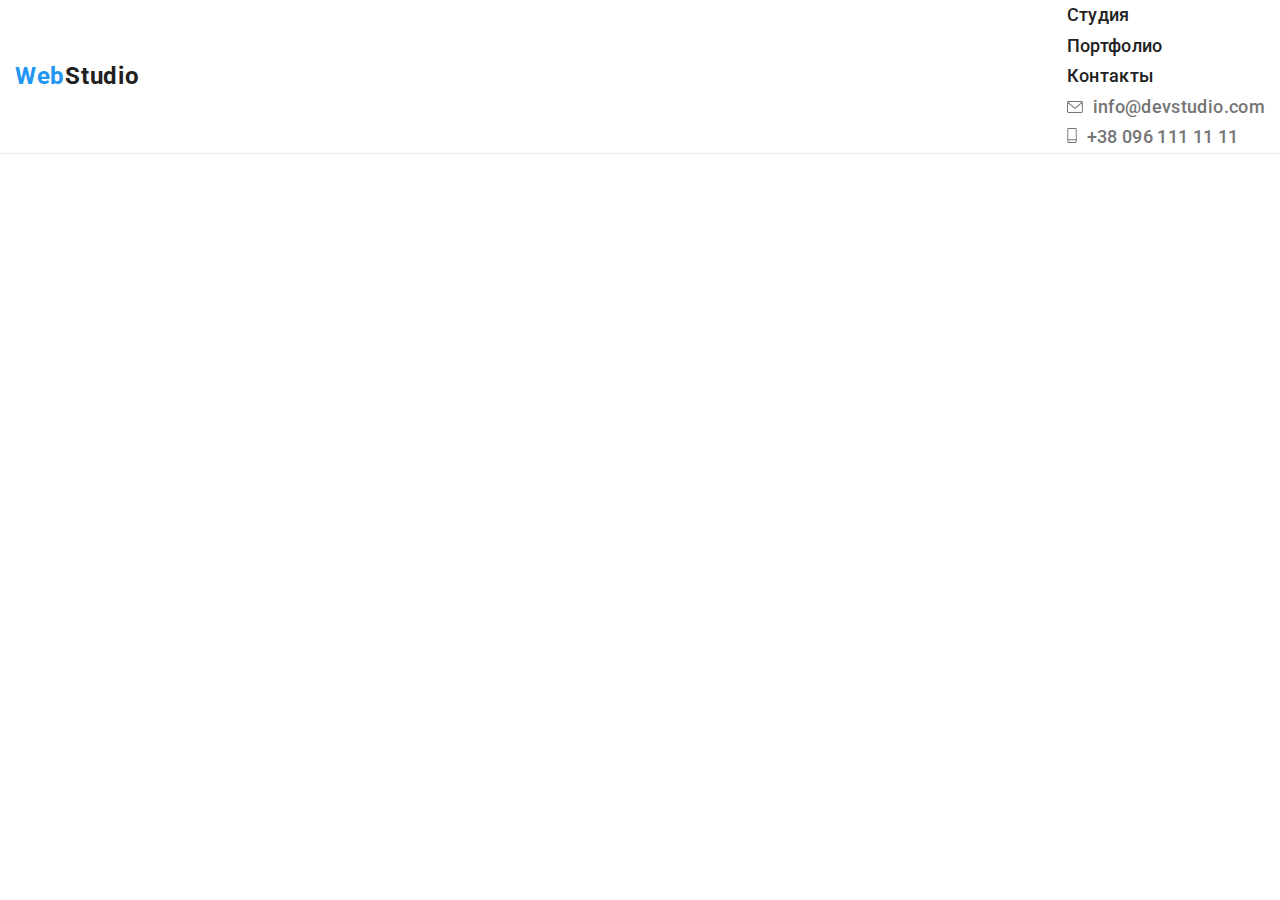
==== index.html @ 2a4f19fd "making mobile menu" ====
<!DOCTYPE html>
<html lang="en">
<head>
    <meta charset="UTF-8">
    <meta name="viewport" content="width=device-width, initial-scale=1.0">
    <link rel="preconnect" href="https://fonts.gstatic.com">
    <link rel="preconnect" href="https://fonts.gstatic.com">
    <link rel="preconnect" href="https://fonts.gstatic.com">
    <link
        href="https://fonts.googleapis.com/css2?family=Raleway:wght@700&family=Roboto:ital,wght@0,400;0,500;0,700;1,900&display=swap"
        rel="stylesheet">
    <link rel="stylesheet" href="./css/main.min.css">
    <title>WebStudio</title>
</head>
<body>
        <!--header-->
        <header class="header">
            <nav class="header-nav">
        
                <div class="container">
                        <a class="logo" href="/"><span>Web</span>Studio</a>
                        <button class="header-button is-open" type="button" aria-expanded="false" aria-controls="menu-container" data-menu-button>
                            <svg class="" width="24px" height="24px" aria-label="Переключатель мобильного меню">
                                <use class="icon-menu" href="./sprite.svg#icon-menu"></use>
                                <use class="icon-close" href="./sprite.svg#icon-close"></use>
                            </svg>
                        </button>
                    <div class="menu-container is-open" id="menu-container" data-menu>
                        <ul class="nav-list">
                            <li class="nav-list-item">
                                <a class="nav-list-link current" href="./index.html">Студия</a>
                            </li>
                            <li class="nav-list-item">
                                <a class="nav-list-link" href="./portfolio.html">Портфолио</a>
                            </li>
                            <li class="nav-list-item">
                                <a class="nav-list-link" href="">Контакты</a>
                            </li>
                        </ul>
            
                        <ul class="nav-contacts">
                            <li class="nav-contacts-item"> 
                                <a class="nav-contacts-link" href="mailto:info@devstudio.com">
                                    <svg class="link-mail" width="16px" height="12px">
                                    <use href="./sprite.svg#icon-mail"></use>
                                    </svg>info@devstudio.com</a>
                            </li>
                            <li class="nav-contacts-item"> 
                                <a class="nav-contacts-link" href="tel:+380961111111">
                                    <svg class="link-phone" width="10" height="15">
                                    <use href="./sprite.svg#icon-telephone"></use>
                                </svg>+38 096 111 11 11</a>
                            </li>
                        </ul>
                    </div>
                </div>
        
            </nav>
        </header>
        
        <main>
        
            <!--hero-->
        
            <section class="hero">
                <div class="wrapper-hero">
                    <h1 class="hero-title">Эффективные решения для вашего бизнеса</h1>
                    <button class="button" href="#" data-modal-open>Заказать услугу</button>
                </div>
            </section>

            <div class="backdrop is-hidden" data-modal>
                <div class="modal">
                    <button class="button-close" data-modal-close>
                        <svg class="icon-close">
                            <use href="./sprite.svg#icon-close"></use>
                        </svg>
                    </button>
                    <form class="form" action="#" autocomplete="off">
                        <h2>Оставьте свои данные, мы вам перезвоним</h2>
                        <div class="inputs">
                            <label class="label-form">
                                <span class="text-form">Имя</span>
                                <input class="input-form" type="text">
                                <svg width="18" height="18">
                                    <use href="./sprite.svg#icon-person-black"></use>
                                </svg>
                            </label>
                            <label class="label-form">
                                <span class="text-form">Телефон</span>
                                <input class="input-form" type="tel">
                                <svg width="18" height="18">
                                    <use href="./sprite.svg#icon-phone-black"></use>
                                </svg>
                            </label>
                            <label class="label-form">
                                <span class="text-form">Почта</span>
                                <input class="input-form" type="mail">
                                <svg width="18" height="18">
                                    <use href="./sprite.svg#icon-email-black"></use>
                                </svg>
                            </label>
                            <label class="label-form">
                                <span class="text-form">Комментарий</span>
                                <textarea class="input-form comment" name="comment" cols="45" rows="5" placeholder="Введите текст"></textarea>

                            </label>
                        </div>
                        <div class="checkbox">
                            <label class="lable-checkbox">
                                <input class="input-checkbox" type="checkbox" value="agree" name="checkbox">
                                <svg width="16" height="15">
                                    <use href="./sprite.svg#icon-border-check"></use>
                                </svg>
                                <span class="checkbox-text">Соглашаюсь с рассылкой и принимаю</span> 
                                <a class="checkbox-link" href=""> Условия договора</a>
                            </label>
                        </div>
                        <button class="button-modal"><span>Отправить</span></button>
                    </form>
                </div>
            </div>
        
            <!--advantages-->
        
            <section class="advantages">
                <div class="container">
                    <!-- <h2>Почему именно мы</h2> -->
                    <ul class="advantages-list">
                        <li class="advantages-item">
                            <div class="wrapper-icons">
                                <svg class="advantages-icon">
                                    <use href="./sprite.svg#icon-antenna"></use>
                                </svg>
                            </div>
                            <h3 class="advantages-title">Внимание к деталям</h3>
                            <p class="advantages-text">Идейные соображения, а также начало повседневной
                                работы по формированию позиции.
                            </p>
                        </li>
                        <li class="advantages-item">
                            <div class="wrapper-icons">
                                <svg class="advantages-icon">
                                    <use href="./sprite.svg#icon-clock"></use>
                                </svg>
                            </div>
                            <h3 class="advantages-title">Пунктуальность</h3>
                            <p class="advantages-text">Задача организации, в особенности же рамки и место
                                обучения кадров влечет за собой.
                            </p>
                        </li>
                        <li class="advantages-item">
                            <div class="wrapper-icons">
                                <svg class="advantages-icon">
                                    <use href="./sprite.svg#icon-diagram"></use>
                                </svg>
                            </div>
                            <h3 class="advantages-title">Планирование</h3>
                            <p class="advantages-text">Равным образом консультация с широким активом в
                                значительной степени обуславливает.
                            </p>
                        </li>
                        <li class="advantages-item">
                            <div class="wrapper-icons">
                                <svg class="advantages-icon">
                                    <use href="./sprite.svg#icon-astronaut"></use>
                                </svg>
                            </div>
                            <h3 class="advantages-title">Современные технологии</h3>
                            <p class="advantages-text">Значимость этих проблем настолько очевидна,
                                что реализация плановых заданий.
                            </p>
                        </li>
                    </ul>
                </div>
            </section>
        
            <!--activity-->
        
            <section class="activity">
                <div class="container">
                    <h2 class="title">Чем мы занимаемся</h2>
                    <ul class="activity-list">
                        <li class="activity-item">
                            <img src="./Images/work1.jpg" alt="" width="370">
                            <div class="activity-text">
                                <p>Десктопные приложения</p>
                            </div>
                        </li>
                        <li class="activity-item">
                            <img src="./Images/work2.jpg" alt="" width="370">
                            <div class="activity-text">
                                <p>Мобильные приложения</p>
                            </div>
                        </li>
                        <li class="activity-item">
                            <img src="./Images/work3.jpg" alt="" width="370">
                            <div class="activity-text">
                                <p>Десктопные приложения</p>
                            </div>
                        </li>
                    </ul>
                </div>
            </section>
        
            <!--team-->
        
            <section class="team">
                <div class="container">
                    <h2 class="title">Наша команда</h2>
                    <ul class="team-list">
                        <li class="team-item">
                            <img src="./Images/specialist1.jpg" alt="" width="270">
                            <h3 class="employee">Игорь Демьяненко</h3>
                            <p class="position">Product Designer</p>
                            <ul class="social-networks">
                                <li class="social-icons-wr">
                                    <a class="social-icons"  href="">
                                        <svg class="social-icon">
                                            <use href="./sprite.svg#icon-instagram"  width="20" height="20"></use>
                                        </svg>
                                    </a>
                                </li>
                                <li class="social-icons-wr">
                                    <a class="social-icons" href="">
                                        <svg class="social-icon">
                                            <use href="./sprite.svg#icon-twitter" width="20" height="20"></use>
                                        </svg>
                                    </a>
                                </li>
                                <li class="social-icons-wr">
                                <a class="social-icons" href="">
                                    <svg class="social-icon">
                                        <use href="./sprite.svg#icon-facebook" width="20" height="20"></use>
                                    </svg>
                                </a>
                                </li>
                                <li class="social-icons-wr">
                                    <a class="social-icons" href="">
                                        <svg class="social-icon">
                                            <use href="./sprite.svg#icon-linkedin" width="20" height="20"></use>
                                        </svg>
                                    </a>
                                </li>
                            </ul>
                        </li>
                        <li class="team-item">
                            <img src="./Images/specialist2.jpg" alt="" width="270">
                            <h3 class="employee">Ольга Репина</h3>
                            <p class="position">Frontend Developer</p>
                            <ul class="social-networks">
                                <li class="social-icons-wr">
                                    <a class="social-icons" href="">
                                        <svg class="social-icon">
                                            <use href="./sprite.svg#icon-instagram" width="20" height="20"></use>
                                        </svg>
                                    </a>
                                </li>
                                <li class="social-icons-wr">
                                    <a class="social-icons" href="">
                                        <svg class="social-icon">
                                            <use href="./sprite.svg#icon-twitter" width="20" height="20"></use>
                                        </svg>
                                    </a>
                                </li>
                                <li class="social-icons-wr">
                                    <a class="social-icons" href="">
                                        <svg class="social-icon">
                                            <use href="./sprite.svg#icon-facebook" width="20" height="20"></use>
                                        </svg>
                                    </a>
                                </li>
                                <li class="social-icons-wr">
                                    <a class="social-icons" href="">
                                        <svg class="social-icon">
                                            <use href="./sprite.svg#icon-linkedin" width="20" height="20"></use>
                                        </svg>
                                    </a>
                                </li>
                            </ul>
                        </li>
                        <li class="team-item">
                            <img src="./Images/specialist3.jpg" alt="" width="270">
                            <h3 class="employee">Николай Тарасов</h3>
                            <p class="position">Marketing</p>
                            <ul class="social-networks">
                                <li class="social-icons-wr">
                                    <a class="social-icons" href="">
                                        <svg class="social-icon">
                                            <use href="./sprite.svg#icon-instagram" width="20" height="20"></use>
                                        </svg>
                                    </a>
                                </li>
                                <li class="social-icons-wr">
                                    <a class="social-icons" href="">
                                        <svg class="social-icon">
                                            <use href="./sprite.svg#icon-twitter" width="20" height="20"></use>
                                        </svg>
                                    </a>
                                </li>
                                <li class="social-icons-wr">
                                    <a class="social-icons" href="">
                                        <svg class="social-icon">
                                            <use href="./sprite.svg#icon-facebook" width="20" height="20"></use>
                                        </svg>
                                    </a>
                                </li>
                                <li class="social-icons-wr">
                                    <a class="social-icons" href="">
                                        <svg class="social-icon">
                                            <use href="./sprite.svg#icon-linkedin" width="20" height="20"></use>
                                        </svg>
                                    </a>
                                </li>
                            </ul>
                        </li>
                        <li class="team-item">
                            <img src="./Images/specialist4.jpg" alt="" width="270">
                            <h3 class="employee">Михаил Ермаков</h3>
                            <p class="position">UI Designer</p>
                            <ul class="social-networks">
                                <li class="social-icons-wr">
                                    <a class="social-icons" href="">
                                        <svg class="social-icon">
                                            <use href="./sprite.svg#icon-instagram" width="20" height="20"></use>
                                        </svg>
                                    </a>
                                </li>
                                <li class="social-icons-wr">
                                    <a class="social-icons" href="">
                                        <svg class="social-icon">
                                            <use href="./sprite.svg#icon-twitter" width="20" height="20"></use>
                                        </svg>
                                    </a>
                                </li>
                                <li class="social-icons-wr">
                                    <a class="social-icons" href="">
                                        <svg class="social-icon">
                                            <use href="./sprite.svg#icon-facebook" width="20" height="20"></use>
                                        </svg>
                                    </a>
                                </li>
                                <li class="social-icons-wr">
                                    <a class="social-icons" href="">
                                        <svg class="social-icon">
                                            <use href="./sprite.svg#icon-linkedin" width="20" height="20"></use>
                                        </svg>
                                    </a>
                                </li>
                            </ul>
                        </li>
                    </ul>
                </div>
            </section>

            <!-- clients -->

            <section class="clients">
                <div class="container">
                    <h2 class="title">Постоянные клиенты</h2>
                    <ul class="clients-list">
                        <li class="clients-wrapper">
                            <a class="clients-icons" href="">
                                <svg class="clients-icon">
                                    <use href="./sprite.svg#icon-client-1"></use>
                                </svg>
                            </a>
                        </li>
                        <li class="clients-wrapper">
                            <a class="clients-icons" href="">
                                <svg class="clients-icon">
                                    <use href="./sprite.svg#icon-client-2"></use>
                                </svg>
                            </a>
                        </li>
                        <li class="clients-wrapper">
                            <a class="clients-icons" href="">
                                <svg class="clients-icon">
                                    <use href="./sprite.svg#icon-client-3"></use>
                                </svg>
                            </a>
                        </li>
                        <li class="clients-wrapper">
                            <a class="clients-icons" href="">
                                <svg class="clients-icon">
                                    <use href="./sprite.svg#icon-client-4"></use>
                                </svg>
                            </a>
                        </li>
                        <li class="clients-wrapper">
                            <a class="clients-icons" href="">
                                <svg class="clients-icon">
                                    <use href="./sprite.svg#icon-client-5"></use>
                                </svg>
                            </a>
                        </li>
                        <li class="clients-wrapper">
                            <a class="clients-icons" href="">
                                <svg class="clients-icon">
                                    <use href="./sprite.svg#icon-client-6"></use>
                                </svg>
                            </a>
                        </li>
                    </ul>
                </div>
            </section>
        </main>
        
        <!--Footer-->
        
        <footer class="footer">
            <div class="container footer-container">
                <div>
                    <a class="logo" href="/"><span>Web</span>Studio</a>
                    <address>
                        <ul>
                            <li class="footer-item">
                                <a class="physical-addr" href="https://goo.gl/maps/uuf63Y5LSHBS14dH9" target="blank">
                                    г. Киев, пр-т Леси Украинки, 26
                                </a>
                            </li>
                            <li class="footer-item">
                                <a class="connection" href="mailto:info@devstudio.com">info@devstudio.com</a>
                            </li>
                            <li class="footer-item">
                                <a class="connection" href="tel:+380961111111">+38 096 111 11 11</a>
                            </li>
                        </ul>
                    </address>
                </div>
                <div class="social-links">
                    <h3 class="ft-icons-title">присоединяйтесь</h3>
                    <ul class="social-networks ft-icons">
                        <li class="social-icons-wr">
                            <a class="social-icons " href="">
                                <svg class="social-icon">
                                    <use href="./sprite.svg#icon-instagram" width="20" height="20"></use>
                                </svg>
                            </a>
                        </li>
                        <li class="social-icons-wr">
                            <a class="social-icons" href="">
                                <svg class="social-icon">
                                    <use href="./sprite.svg#icon-twitter" width="20" height="20"></use>
                                </svg>
                            </a>
                        </li>
                        <li class="social-icons-wr">
                            <a class="social-icons" href="">
                                <svg class="social-icon">
                                    <use href="./sprite.svg#icon-facebook" width="20" height="20"></use>
                                </svg>
                            </a>
                        </li>
                        <li class="social-icons-wr">
                            <a class="social-icons" href="">
                                <svg class="social-icon">
                                    <use href="./sprite.svg#icon-linkedin" width="20" height="20"></use>
                                </svg>
                            </a>
                        </li>
                    </ul>
                </div>
                <div class="send">
                    <h2>Подпишитесь на рассылку</h2>
                    <form class="form-send">
                        <label>
                                <input class="input-send" type="mail" name="input-send" placeholder="E-mail" autocomplete="off">
                        </label>
                        <button class="button-send"><span>Подписаться</span>
                            <svg width="24px" height="24px">
                                <use href="./sprite.svg#icon-send"></use>
                            </svg>
                        </button> 
                    </form>
                </div>
             </div> <!--container -->
        </footer>
<script src="./js/header-menu.js"></script>        
<script src="./js/modal.js"></script>        
</body>
</html>
---- css/main.min.css ----
/*! modern-normalize v1.0.0 | MIT License | https://github.com/sindresorhus/modern-normalize */*,*::before,*::after{-webkit-box-sizing:border-box;box-sizing:border-box}:root{-moz-tab-size:4;-o-tab-size:4;tab-size:4}html{line-height:1.15;-webkit-text-size-adjust:100%}body{margin:0;padding:0}body{font-family:system-ui,-apple-system,"Segoe UI",Roboto,Helvetica,Arial,sans-serif,"Apple Color Emoji","Segoe UI Emoji"}hr{height:0;color:inherit}abbr[title]{-webkit-text-decoration:underline dotted;text-decoration:underline dotted}b,strong{font-weight:bolder}code,kbd,samp,pre{font-family:ui-monospace, SFMono-Regular, Consolas, "Liberation Mono", Menlo, monospace;font-size:1em}small{font-size:80%}sub,sup{font-size:75%;line-height:0;position:relative;vertical-align:baseline}sub{bottom:-0.25em}sup{top:-0.5em}table{text-indent:0;border-color:inherit}button,input,optgroup,select,textarea{font-family:inherit;font-size:100%;line-height:1.15;margin:0}button,select{text-transform:none}button,[type="button"],[type="reset"],[type="submit"]{-webkit-appearance:button}::-moz-focus-inner{border-style:none;padding:0}:-moz-focusring{outline:1px dotted ButtonText}:-moz-ui-invalid{box-shadow:none}legend{padding:0}progress{vertical-align:baseline}::-webkit-inner-spin-button,::-webkit-outer-spin-button{height:auto}[type="search"]{-webkit-appearance:textfield;outline-offset:-2px}::-webkit-search-decoration{-webkit-appearance:none}::-webkit-file-upload-button{-webkit-appearance:button;font:inherit}summary{display:list-item}.container{margin-left:auto;margin-right:auto;padding-left:15px;padding-right:15px}@media screen and (min-width: 480px){.container{width:480px}}a{text-decoration:none}ul{list-style:none;margin:0;padding:0}img{display:block}body{font-family:"Roboto", sans-serif}.header{border-bottom:1px solid #ececec}.header-nav{position:relative;display:-webkit-box;display:-ms-flexbox;display:flex;-webkit-box-align:center;-ms-flex-align:center;align-items:center}.logo{display:inline-block;padding-top:16px;padding-bottom:16px;font-weight:700;font-size:24px;line-height:1.2;letter-spacing:0.03em;color:#212121}.logo span{color:#2196f3}.header .container{display:-webkit-box;display:-ms-flexbox;display:flex;-webkit-box-pack:justify;-ms-flex-pack:justify;justify-content:space-between;-webkit-box-align:center;-ms-flex-align:center;align-items:center;width:100%}@media screen and (max-width: 767px){.header-button{display:-webkit-inline-box;display:-ms-inline-flexbox;display:inline-flex;margin:0 7px 0 0;padding:0;background-color:transparent;border:none}.header-button .icon-close{display:none}.header-button.is-open .icon-close{display:block}.header-button.is-open .icon-menu{display:none}.menu-container{display:none;position:absolute;left:50%;-webkit-transform:translateX(-50%);transform:translateX(-50%);top:100%;width:100%;-webkit-box-shadow:0px 4px 8px rgba(0,0,0,0.04),0px 2px 4px rgba(0,0,0,0.08),0px 1px 3px rgba(0,0,0,0.16);box-shadow:0px 4px 8px rgba(0,0,0,0.04),0px 2px 4px rgba(0,0,0,0.08),0px 1px 3px rgba(0,0,0,0.16)}.menu-container.is-open{display:block}.nav-list{padding-top:60px;padding-bottom:60px}.nav-contacts{padding-bottom:60px}.nav-contacts-item,.nav-list-item{display:-webkit-box;display:-ms-flexbox;display:flex;-webkit-box-pack:center;-ms-flex-pack:center;justify-content:center}.nav-list-item:not(:last-child){padding-bottom:40px}.nav-contacts-item:not(:last-child){padding-bottom:16px}.current::after{content:"";width:100%;height:4px;background-color:#2196f3;border-radius:2px}}@media screen and (min-width: 768px){.header-button{display:none}}.nav-list-link{font-weight:500;font-size:18px;line-height:1.7;letter-spacing:0.02em;color:#212121;-webkit-transition:color 250ms cubic-bezier(0.4, 0, 0.2, 1);transition:color 250ms cubic-bezier(0.4, 0, 0.2, 1)}.nav-contacts-link{font-weight:500;font-size:18px;line-height:1.7;letter-spacing:0.02em;color:#757575;-webkit-transition:color 250ms cubic-bezier(0.4, 0, 0.2, 1);transition:color 250ms cubic-bezier(0.4, 0, 0.2, 1)}.link-mail,.link-phone{margin-right:10px;fill:currentColor}.nav-list-item{position:relative}.nav-list-item:hover .nav-list-link,.nav-list-item:focus .nav-list-link{color:#2196f3}.nav-contacts-item:hover .nav-contacts-link,.nav-contacts-item:focus .nav-contacts-link{color:#2196f3}main{display:none}footer{display:none}
/*# sourceMappingURL=main.min.css.map */
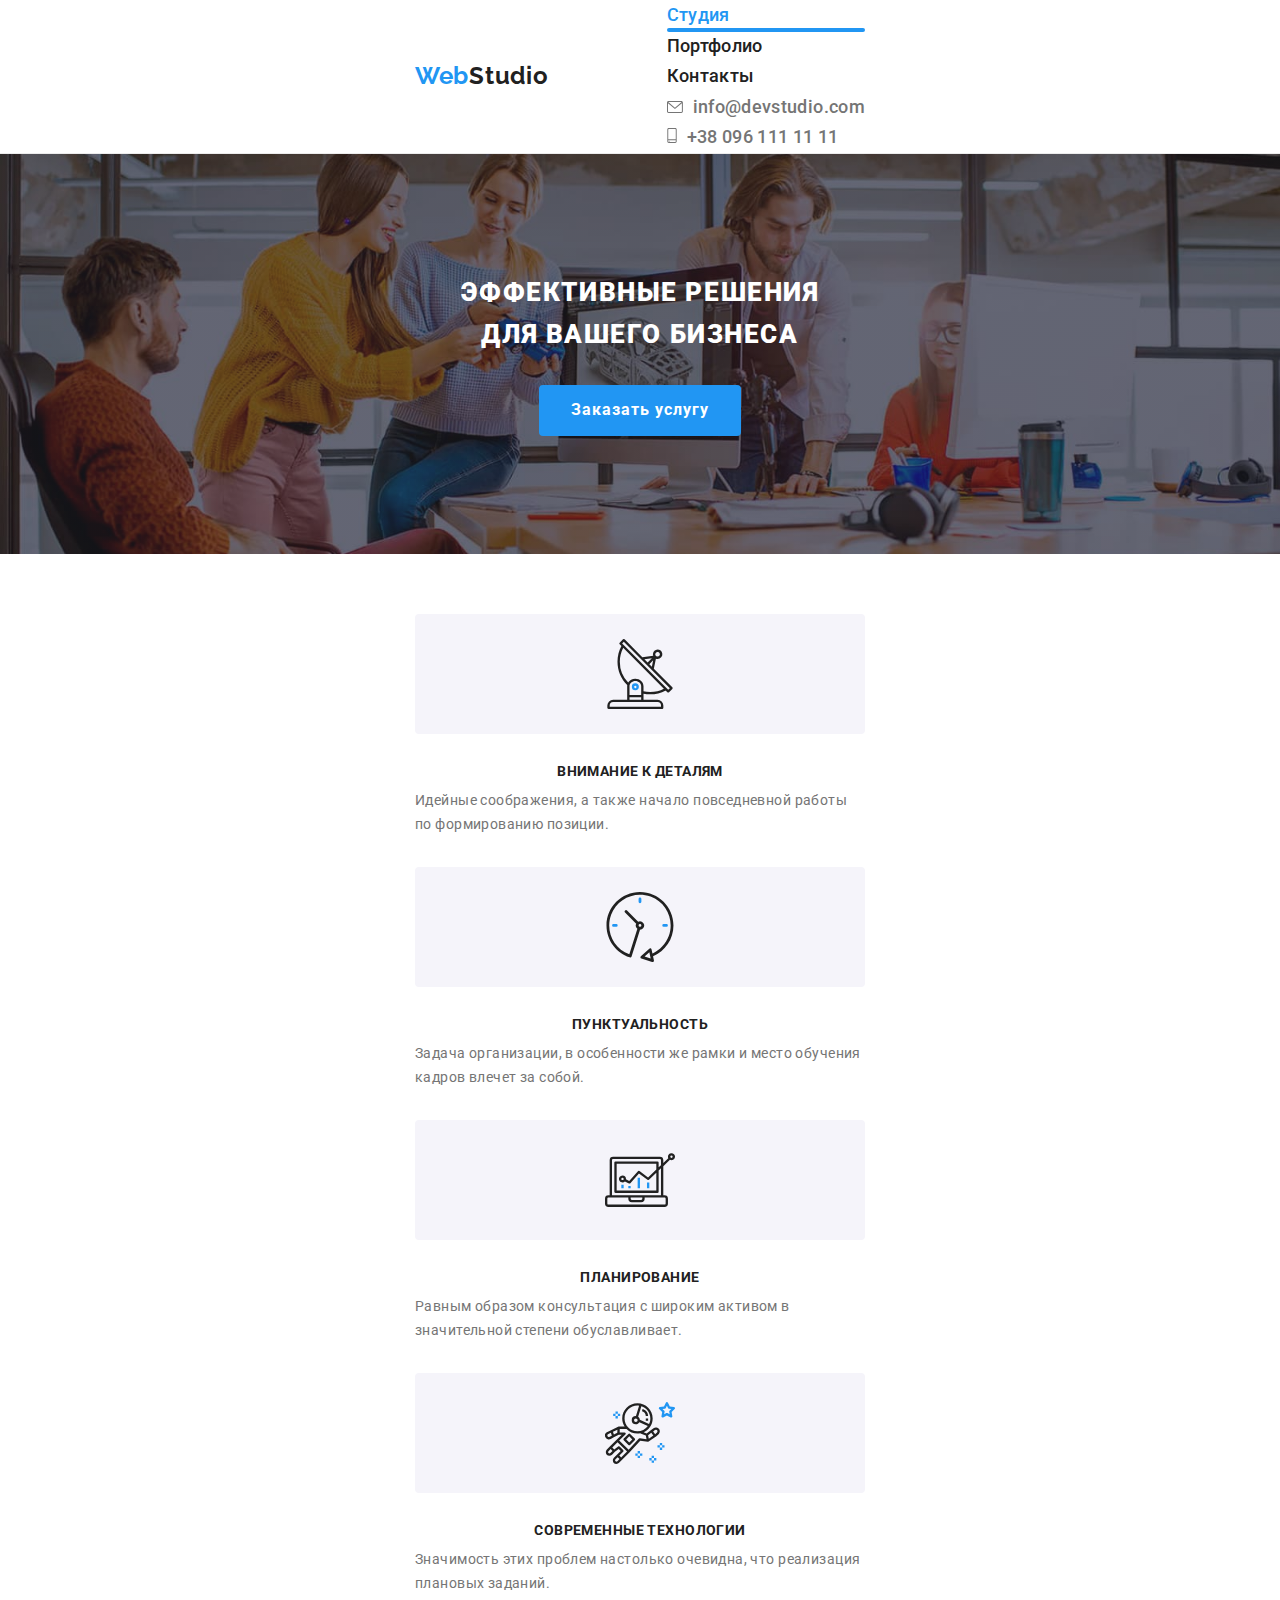
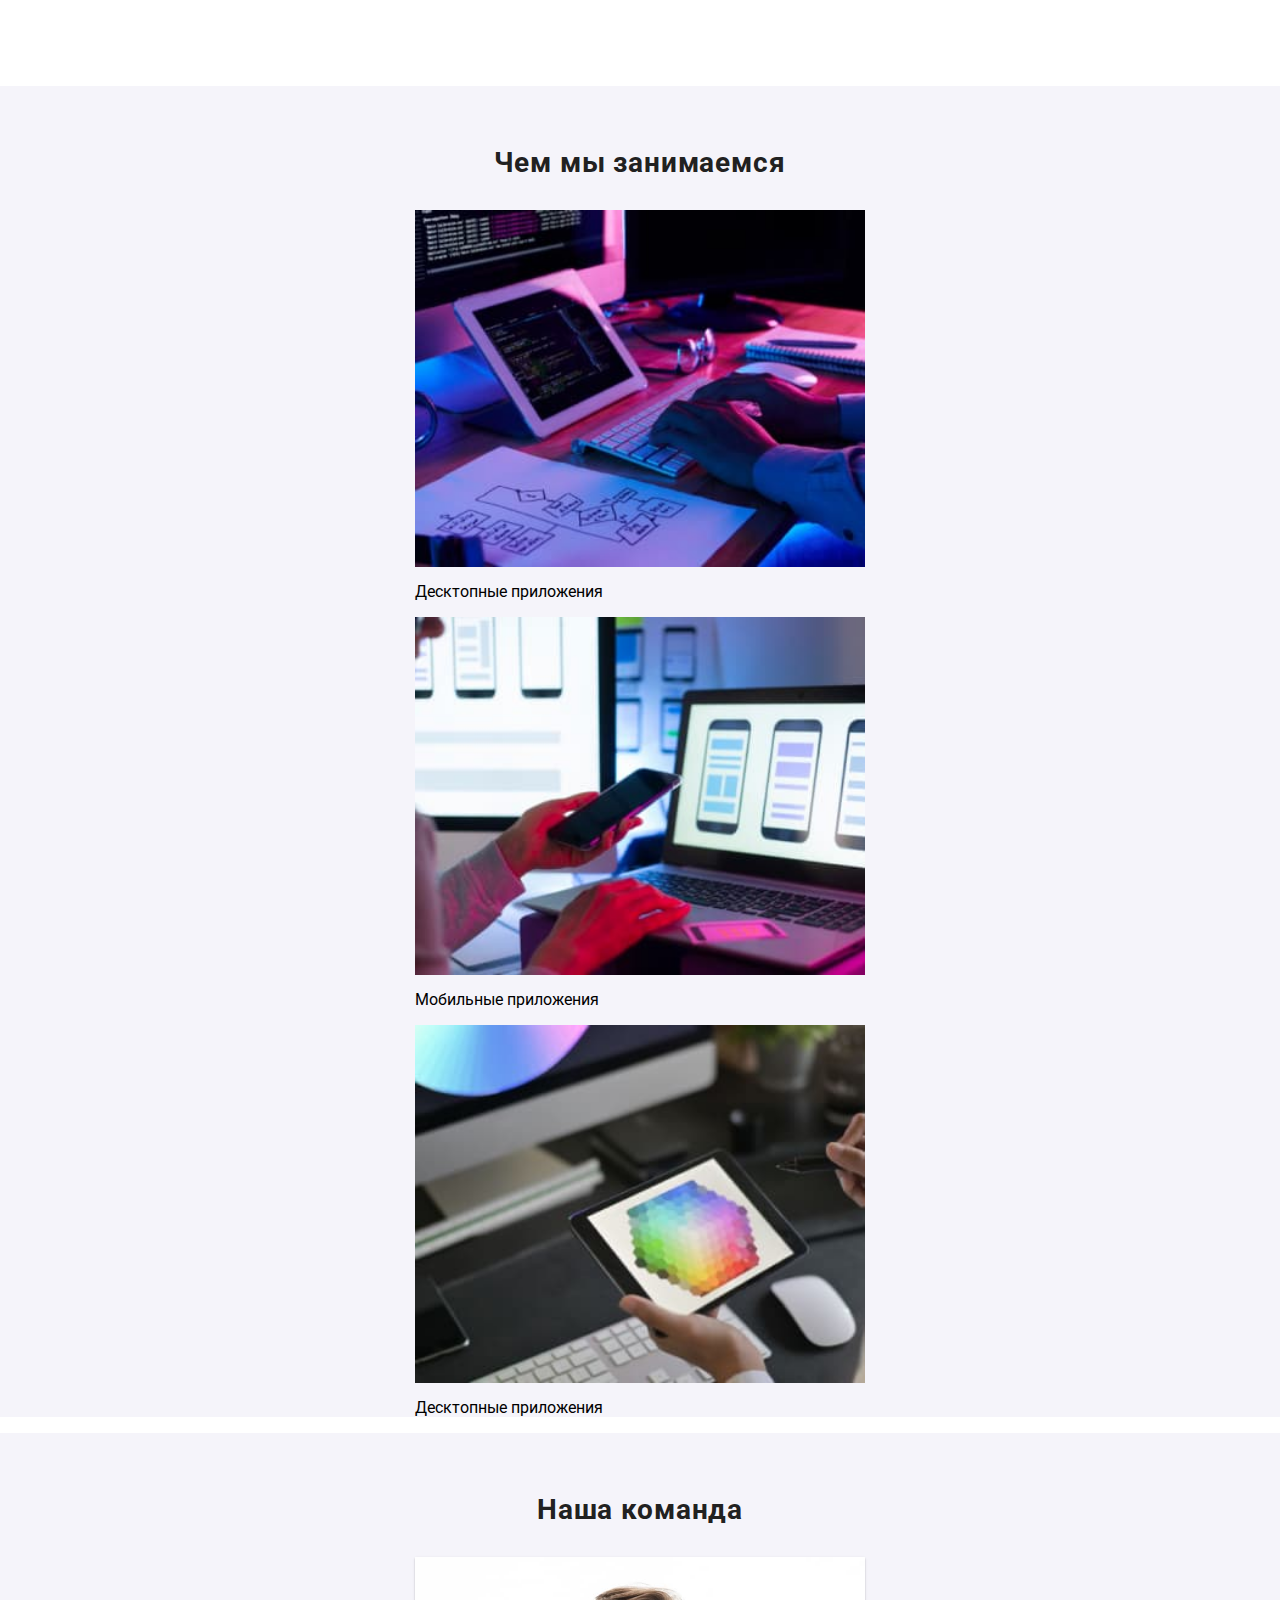
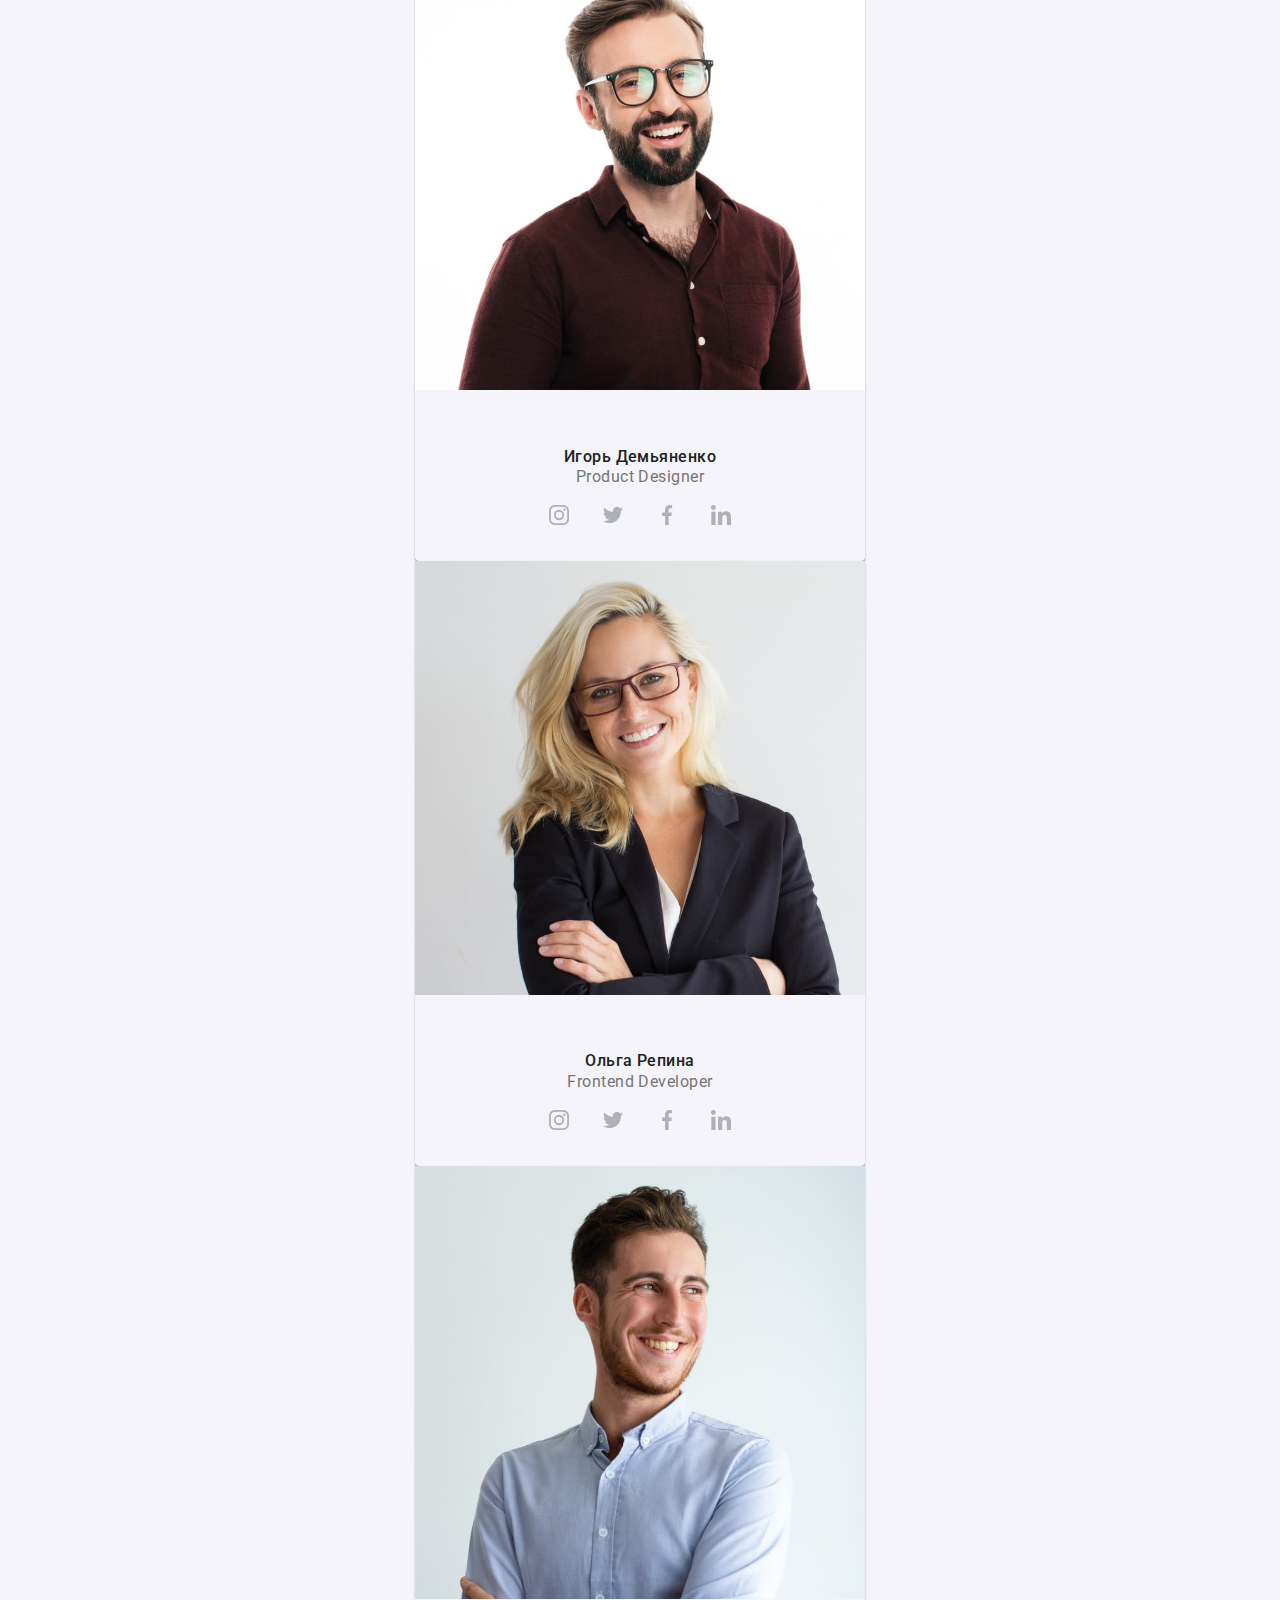
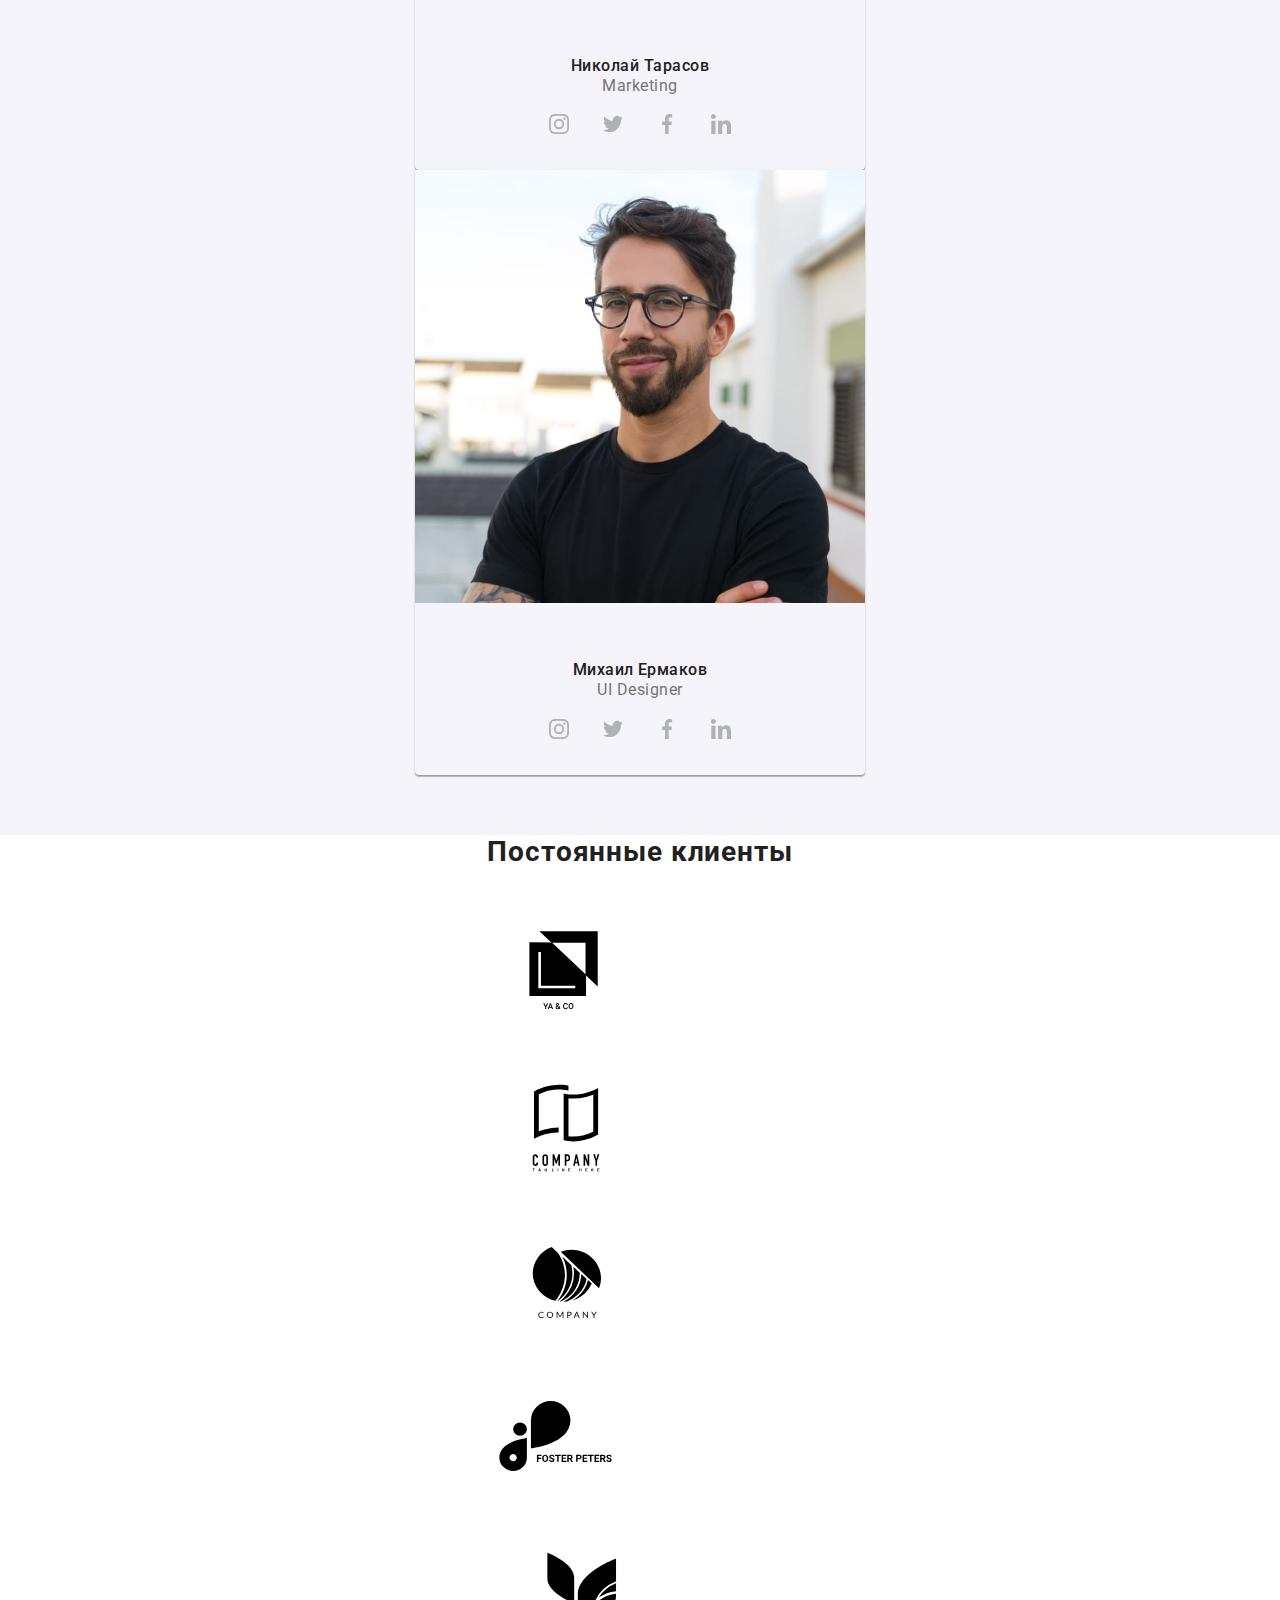
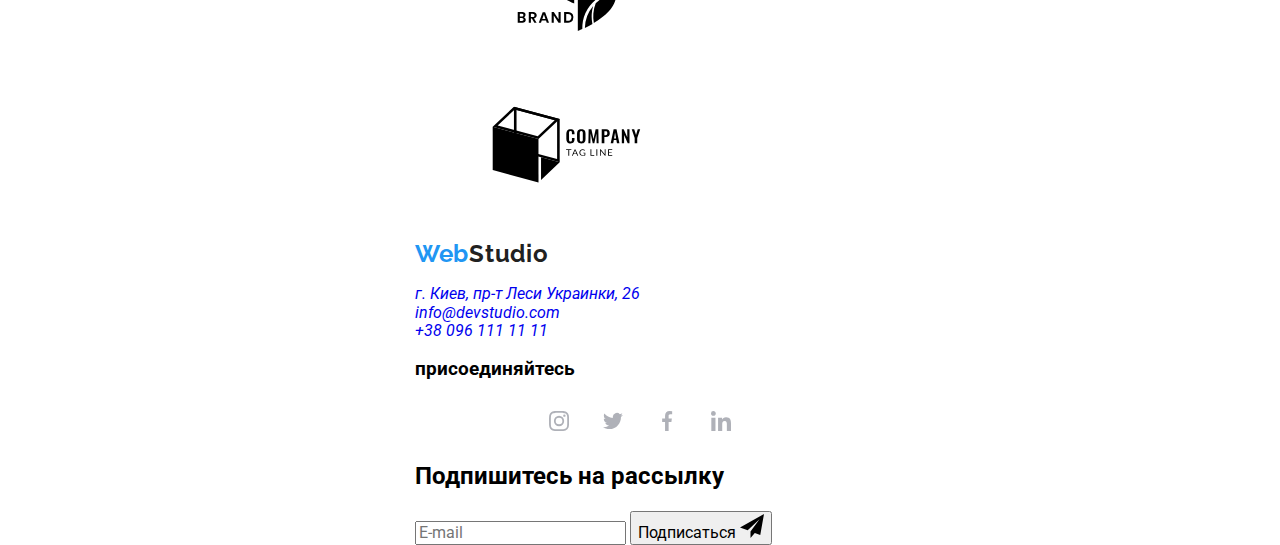
==== commit a3fda9c7: "making mobile version" ====
--- a/index.html
+++ b/index.html
@@ -15,47 +15,49 @@
 <body>
         <!--header-->
         <header class="header">
-            <nav class="header-nav">
-        
+            
                 <div class="container">
+                    <nav class="header-nav">
+
                         <a class="logo" href="/"><span>Web</span>Studio</a>
-                        <button class="header-button is-open" type="button" aria-expanded="false" aria-controls="menu-container" data-menu-button>
+                        <button class="header-button" type="button" aria-expanded="false" aria-controls="menu-container" data-menu-button>
                             <svg class="" width="24px" height="24px" aria-label="Переключатель мобильного меню">
                                 <use class="icon-menu" href="./sprite.svg#icon-menu"></use>
                                 <use class="icon-close" href="./sprite.svg#icon-close"></use>
                             </svg>
                         </button>
-                    <div class="menu-container is-open" id="menu-container" data-menu>
-                        <ul class="nav-list">
-                            <li class="nav-list-item">
-                                <a class="nav-list-link current" href="./index.html">Студия</a>
-                            </li>
-                            <li class="nav-list-item">
-                                <a class="nav-list-link" href="./portfolio.html">Портфолио</a>
-                            </li>
-                            <li class="nav-list-item">
-                                <a class="nav-list-link" href="">Контакты</a>
-                            </li>
-                        </ul>
-            
-                        <ul class="nav-contacts">
-                            <li class="nav-contacts-item"> 
-                                <a class="nav-contacts-link" href="mailto:info@devstudio.com">
-                                    <svg class="link-mail" width="16px" height="12px">
-                                    <use href="./sprite.svg#icon-mail"></use>
-                                    </svg>info@devstudio.com</a>
-                            </li>
-                            <li class="nav-contacts-item"> 
-                                <a class="nav-contacts-link" href="tel:+380961111111">
-                                    <svg class="link-phone" width="10" height="15">
-                                    <use href="./sprite.svg#icon-telephone"></use>
-                                </svg>+38 096 111 11 11</a>
-                            </li>
-                        </ul>
-                    </div>
-                </div>
-        
-            </nav>
+
+                        <div class="menu-container" id="menu-container" data-menu>
+                            <ul class="nav-list">
+                                <li class="nav-list-item">
+                                    <a class="nav-list-link current" href="./index.html">Студия</a>
+                                </li>
+                                <li class="nav-list-item">
+                                    <a class="nav-list-link" href="./portfolio.html">Портфолио</a>
+                                </li>
+                                <li class="nav-list-item">
+                                    <a class="nav-list-link" href="">Контакты</a>
+                                </li>
+                            </ul>
+                
+                            <ul class="nav-contacts">
+                                <li class="nav-contacts-item"> 
+                                    <a class="nav-contacts-link" href="mailto:info@devstudio.com">
+                                        <svg class="link-mail" width="16px" height="12px">
+                                        <use href="./sprite.svg#icon-mail"></use>
+                                        </svg>info@devstudio.com</a>
+                                </li>
+                                <li class="nav-contacts-item"> 
+                                    <a class="nav-contacts-link" href="tel:+380961111111">
+                                        <svg class="link-phone" width="10" height="15">
+                                        <use href="./sprite.svg#icon-telephone"></use>
+                                    </svg>+38 096 111 11 11</a>
+                                </li>
+                            </ul>
+                        </div>
+                    </nav>
+                </div> <!--container-->
+        
         </header>
         
         <main>
@@ -112,8 +114,8 @@
                                 <svg width="16" height="15">
                                     <use href="./sprite.svg#icon-border-check"></use>
                                 </svg>
-                                <span class="checkbox-text">Соглашаюсь с рассылкой и принимаю</span> 
-                                <a class="checkbox-link" href=""> Условия договора</a>
+                                <span class="checkbox-text">Соглашаюсь с рассылкой и принимаю
+                                <a class="checkbox-link" href=""> Условия договора</a></span>
                             </label>
                         </div>
                         <button class="button-modal"><span>Отправить</span></button>
@@ -128,7 +130,7 @@
                     <!-- <h2>Почему именно мы</h2> -->
                     <ul class="advantages-list">
                         <li class="advantages-item">
-                            <div class="wrapper-icons">
+                            <div class="advantages-wrapper-icons">
                                 <svg class="advantages-icon">
                                     <use href="./sprite.svg#icon-antenna"></use>
                                 </svg>
@@ -139,7 +141,7 @@
                             </p>
                         </li>
                         <li class="advantages-item">
-                            <div class="wrapper-icons">
+                            <div class="advantages-wrapper-icons">
                                 <svg class="advantages-icon">
                                     <use href="./sprite.svg#icon-clock"></use>
                                 </svg>
@@ -150,7 +152,7 @@
                             </p>
                         </li>
                         <li class="advantages-item">
-                            <div class="wrapper-icons">
+                            <div class="advantages-wrapper-icons">
                                 <svg class="advantages-icon">
                                     <use href="./sprite.svg#icon-diagram"></use>
                                 </svg>
@@ -161,7 +163,7 @@
                             </p>
                         </li>
                         <li class="advantages-item">
-                            <div class="wrapper-icons">
+                            <div class="advantages-wrapper-icons">
                                 <svg class="advantages-icon">
                                     <use href="./sprite.svg#icon-astronaut"></use>
                                 </svg>
@@ -179,7 +181,7 @@
         
             <section class="activity">
                 <div class="container">
-                    <h2 class="title">Чем мы занимаемся</h2>
+                    <h2 class="section-title">Чем мы занимаемся</h2>
                     <ul class="activity-list">
                         <li class="activity-item">
                             <img src="./Images/work1.jpg" alt="" width="370">
@@ -207,12 +209,14 @@
         
             <section class="team">
                 <div class="container">
-                    <h2 class="title">Наша команда</h2>
+                    <h2 class="section-title">Наша команда</h2>
                     <ul class="team-list">
                         <li class="team-item">
-                            <img src="./Images/specialist1.jpg" alt="" width="270">
-                            <h3 class="employee">Игорь Демьяненко</h3>
-                            <p class="position">Product Designer</p>
+                            <div class="team-thumb">
+                                <img class="team-photo" src="./Images/specialist1.jpg" alt="Игорь Демьяненко">
+                            </div>
+                            <h3 class="team-employee">Игорь Демьяненко</h3>
+                            <p class="team-position">Product Designer</p>
                             <ul class="social-networks">
                                 <li class="social-icons-wr">
                                     <a class="social-icons"  href="">
@@ -245,9 +249,11 @@
                             </ul>
                         </li>
                         <li class="team-item">
-                            <img src="./Images/specialist2.jpg" alt="" width="270">
-                            <h3 class="employee">Ольга Репина</h3>
-                            <p class="position">Frontend Developer</p>
+                            <div class="team-thumb">
+                                <img class="team-photo" src="./Images/specialist2.jpg" alt="Ольга Репина">
+                            </div>
+                            <h3 class="team-employee">Ольга Репина</h3>
+                            <p class="team-position">Frontend Developer</p>
                             <ul class="social-networks">
                                 <li class="social-icons-wr">
                                     <a class="social-icons" href="">
@@ -280,9 +286,11 @@
                             </ul>
                         </li>
                         <li class="team-item">
-                            <img src="./Images/specialist3.jpg" alt="" width="270">
-                            <h3 class="employee">Николай Тарасов</h3>
-                            <p class="position">Marketing</p>
+                            <div class="team-thumb">
+                                <img class="team-photo" src="./Images/specialist3.jpg" alt="Николай Тарасов">
+                            </div>
+                            <h3 class="team-employee">Николай Тарасов</h3>
+                            <p class="team-position">Marketing</p>
                             <ul class="social-networks">
                                 <li class="social-icons-wr">
                                     <a class="social-icons" href="">
@@ -315,9 +323,11 @@
                             </ul>
                         </li>
                         <li class="team-item">
-                            <img src="./Images/specialist4.jpg" alt="" width="270">
-                            <h3 class="employee">Михаил Ермаков</h3>
-                            <p class="position">UI Designer</p>
+                            <div class="team-thumb">
+                                <img class="team-photo" src="./Images/specialist4.jpg" alt="Михаил Ермаков">
+                            </div>
+                            <h3 class="team-employee">Михаил Ермаков</h3>
+                            <p class="team-position">UI Designer</p>
                             <ul class="social-networks">
                                 <li class="social-icons-wr">
                                     <a class="social-icons" href="">
@@ -357,7 +367,7 @@
 
             <section class="clients">
                 <div class="container">
-                    <h2 class="title">Постоянные клиенты</h2>
+                    <h2 class="section-title">Постоянные клиенты</h2>
                     <ul class="clients-list">
                         <li class="clients-wrapper">
                             <a class="clients-icons" href="">
--- a/css/main.min.css
+++ b/css/main.min.css
@@ -1,3 +1,3 @@
 /*! modern-normalize v1.0.0 | MIT License | https://github.com/sindresorhus/modern-normalize */*,*::before,*::after{-webkit-box-sizing:border-box;box-sizing:border-box}:root{-moz-tab-size:4;-o-tab-size:4;tab-size:4}html{line-height:1.15;-webkit-text-size-adjust:100%}body{margin:0;padding:0}body{font-family:system-ui,-apple-system,"Segoe UI",Roboto,Helvetica,Arial,sans-serif,"Apple Color Emoji","Segoe UI Emoji"}hr{height:0;color:inherit}abbr[title]{-webkit-text-decoration:underline dotted;text-decoration:underline dotted}b,strong{font-weight:bolder}code,kbd,samp,pre{font-family:ui-monospace, SFMono-Regular, Consolas, "Liberation Mono", Menlo,- monospace;font-size:1em}small{font-size:80%}sub,sup{font-size:75%;line-height:0;position:relative;vertical-align:baseline}sub{bottom:-0.25em}sup{top:-0.5em}table{text-indent:0;border-color:inherit}button,input,optgroup,select,textarea{font-family:inherit;font-size:100%;line-height:1.15;margin:0}button,select{text-transform:none}button,[type="button"],[type="reset"],[type="submit"]{-webkit-appearance:button}::-moz-focus-inner{border-style:none;padding:0}:-moz-focusring{outline:1px dotted ButtonText}:-moz-ui-invalid{box-shadow:none}legend{padding:0}progress{vertical-align:baseline}::-webkit-inner-spin-button,::-webkit-outer-spin-button{height:auto}[type="search"]{-webkit-appearance:textfield;outline-offset:-2px}::-webkit-search-decoration{-webkit-appearance:none}::-webkit-file-upload-button{-webkit-appearance:button;font:inherit}summary{display:list-item}.container{margin-left:auto;margin-right:auto;padding-left:15px;padding-right:15px}@media screen and (min-width: 480px){.container{width:480px}}a{text-decoration:none}ul{list-style:none;margin:0;padding:0}img{display:block}body{font-family:"Roboto", sans-serif}.header{border-bottom:1px solid #ececec}.header-nav{position:relative;display:-webkit-box;display:-ms-flexbox;display:flex;-webkit-box-align:center;-ms-flex-align:center;align-items:center}.logo{display:inline-block;padding-top:16px;padding-bottom:16px;font-weight:700;font-size:24px;line-height:1.2;letter-spacing:0.03em;color:#212121}.logo span{color:#2196f3}.header .container{display:-webkit-box;display:-ms-flexbox;display:flex;-webkit-box-pack:justify;-ms-flex-pack:justify;justify-content:space-between;-webkit-box-align:center;-ms-flex-align:center;align-items:center;width:100%}@media screen and (max-width: 767px){.header-button{display:-webkit-inline-box;display:-ms-inline-flexbox;display:inline-flex;margin:0 7px 0 0;padding:0;background-color:transparent;border:none}.header-button .icon-close{display:none}.header-button.is-open .icon-close{display:block}.header-button.is-open .icon-menu{display:none}.menu-container{display:none;position:absolute;left:50%;-webkit-transform:translateX(-50%);transform:translateX(-50%);top:100%;width:100%;-webkit-box-shadow:0px 4px 8px rgba(0,0,0,0.04),0px 2px 4px rgba(0,0,0,0.08),0px 1px 3px rgba(0,0,0,0.16);box-shadow:0px 4px 8px rgba(0,0,0,0.04),0px 2px 4px rgba(0,0,0,0.08),0px 1px 3px rgba(0,0,0,0.16)}.menu-container.is-open{display:block}.nav-list{padding-top:60px;padding-bottom:60px}.nav-contacts{padding-bottom:60px}.nav-contacts-item,.nav-list-item{display:-webkit-box;display:-ms-flexbox;display:flex;-webkit-box-pack:center;-ms-flex-pack:center;justify-content:center}.nav-list-item:not(:last-child){padding-bottom:40px}.nav-contacts-item:not(:last-child){padding-bottom:16px}.current::after{content:"";width:100%;height:4px;background-color:#2196f3;border-radius:2px}}@media screen and (min-width: 768px){.header-button{display:none}}.nav-list-link{font-weight:500;font-size:18px;line-height:1.7;letter-spacing:0.02em;color:#212121;-webkit-transition:color 250ms cubic-bezier(0.4, 0, 0.2, 1);transition:color 250ms cubic-bezier(0.4, 0, 0.2, 1)}.nav-contacts-link{font-weight:500;font-size:18px;line-height:1.7;letter-spacing:0.02em;color:#757575;-webkit-transition:color 250ms cubic-bezier(0.4, 0, 0.2, 1);transition:color 250ms cubic-bezier(0.4, 0, 0.2, 1)}.link-mail,.link-phone{margin-right:10px;fill:currentColor}.nav-list-item{position:relative}.nav-list-item:hover .nav-list-link,.nav-list-item:focus .nav-list-link{color:#2196f3}.nav-contacts-item:hover .nav-contacts-link,.nav-contacts-item:focus .nav-contacts-link{color:#2196f3}main{display:none}footer{display:none}
+ monospace;font-size:1em}small{font-size:80%}sub,sup{font-size:75%;line-height:0;position:relative;vertical-align:baseline}sub{bottom:-0.25em}sup{top:-0.5em}table{text-indent:0;border-color:inherit}button,input,optgroup,select,textarea{font-family:inherit;font-size:100%;line-height:1.15;margin:0}button,select{text-transform:none}button,[type="button"],[type="reset"],[type="submit"]{-webkit-appearance:button}::-moz-focus-inner{border-style:none;padding:0}:-moz-focusring{outline:1px dotted ButtonText}:-moz-ui-invalid{box-shadow:none}legend{padding:0}progress{vertical-align:baseline}::-webkit-inner-spin-button,::-webkit-outer-spin-button{height:auto}[type="search"]{-webkit-appearance:textfield;outline-offset:-2px}::-webkit-search-decoration{-webkit-appearance:none}::-webkit-file-upload-button{-webkit-appearance:button;font:inherit}summary{display:list-item}.container{margin-left:auto;margin-right:auto;padding-left:15px;padding-right:15px}@media screen and (min-width: 480px){.container{width:480px}}a{text-decoration:none}ul{list-style:none;margin:0;padding:0}img{display:block;width:100%;height:auto}body{font-family:"Roboto", sans-serif}body.modal-open{overflow:hidden}.section-title{margin-top:0;margin-bottom:30px;text-align:center;font-weight:700;font-size:28px;line-height:1.2;letter-spacing:0.03em;color:#212121}header{position:relative;border-bottom:1px solid #ececec}.header-nav{display:-webkit-box;display:-ms-flexbox;display:flex;-webkit-box-pack:justify;-ms-flex-pack:justify;justify-content:space-between;-webkit-box-align:center;-ms-flex-align:center;align-items:center}.logo{display:inline-block;padding-top:16px;padding-bottom:16px;font-family:"Raleway", sans-serif;font-weight:700;font-size:24px;line-height:1.2;letter-spacing:0.03em;color:#212121}.logo span{color:#2196f3}@media screen and (max-width: 767px){.header-button{display:-webkit-inline-box;display:-ms-inline-flexbox;display:inline-flex;margin:0 7px 0 0;padding:0;background-color:transparent;border:none}.header-button .icon-close{display:none}.header-button.is-open .icon-close{display:block}.header-button.is-open .icon-menu{display:none}.menu-container{display:none;position:absolute;left:0;top:100%;width:100%;background-color:#fff;-webkit-box-shadow:0px 4px 8px rgba(0,0,0,0.04),0px 2px 4px rgba(0,0,0,0.08),0px 1px 3px rgba(0,0,0,0.16);box-shadow:0px 4px 8px rgba(0,0,0,0.04),0px 2px 4px rgba(0,0,0,0.08),0px 1px 3px rgba(0,0,0,0.16)}.menu-container.is-open{display:block}.nav-list{padding-top:60px;padding-bottom:60px}.nav-contacts{padding-bottom:60px}.nav-contacts-item,.nav-list-item{display:-webkit-box;display:-ms-flexbox;display:flex;-webkit-box-pack:center;-ms-flex-pack:center;justify-content:center}.nav-list-item:not(:first-child){padding-top:40px}.nav-contacts-item:not(:last-child){padding-bottom:16px}.nav-list-link{position:relative}.current::after{position:absolute;bottom:-8px;left:0;content:""}}@media screen and (min-width: 768px){.header-button{display:none}}.nav-list-item{position:relative}.nav-list-link{font-weight:500;font-size:18px;line-height:1.7;letter-spacing:0.02em;color:#212121;-webkit-transition:color 250ms cubic-bezier(0.4, 0, 0.2, 1);transition:color 250ms cubic-bezier(0.4, 0, 0.2, 1)}.nav-list-link:hover,.nav-list-link:focus{color:#2196f3}.nav-contacts-link{font-weight:500;font-size:18px;line-height:1.7;letter-spacing:0.02em;color:#757575;-webkit-transition:color 250ms cubic-bezier(0.4, 0, 0.2, 1);transition:color 250ms cubic-bezier(0.4, 0, 0.2, 1)}.nav-contacts-link:hover,.nav-contacts-link:focus{color:#2196f3}.link-mail,.link-phone{margin-right:10px;fill:currentColor}.current{color:#2196f3}.current::after{position:absolute;left:0;content:"";width:100%;height:4px;background-color:#2196f3;border-radius:2px}@media screen and (min-width: 768px){.current::after{bottom:-1px}}.hero{margin-right:auto;margin-left:auto;padding-top:118px;padding-bottom:118px;height:400px;max-width:1600px;background-color:#2f303a;background-image:-webkit-gradient(linear, left top, right top, from(rgba(47,48,58,0.4)), to(rgba(47,48,58,0.4))),url(../Images/hero.jpg);background-image:linear-gradient(to right, rgba(47,48,58,0.4), rgba(47,48,58,0.4)),url(../Images/hero.jpg);background-size:cover;background-position:center}.wrapper-hero{margin-left:auto;margin-right:auto;max-width:360px;text-align:center}.hero-title{margin-top:0;margin-bottom:30px;font-weight:900;font-size:26px;line-height:1.6;letter-spacing:0.06em;text-transform:uppercase;color:#fff}.hero .button{display:inline-block;margin-left:auto;margin-right:auto;padding:10px 32px;border-radius:4px;border:none;font-weight:700;font-size:16px;line-height:1.9;letter-spacing:0.06em;color:#fff;background-color:#2196f3}.hero .button:hover,.hero .button:focus{cursor:pointer}.backdrop{position:fixed;top:0;left:0;width:100%;height:100%;background:rgba(0,0,0,0.2);-webkit-transition-property:opacity;transition-property:opacity;-webkit-transition-duration:250ms;transition-duration:250ms;-webkit-transition-timing-function:cubic-bezier(0.4, 0, 0.2, 1);transition-timing-function:cubic-bezier(0.4, 0, 0.2, 1);overflow-y:scroll;padding:94px 15px}.modal{position:relative;padding:40px;background:#fff;-webkit-box-shadow:0px 1px 3px rgba(0,0,0,0.12),0px 1px 1px rgba(0,0,0,0.14),0px 2px 1px rgba(0,0,0,0.2);box-shadow:0px 1px 3px rgba(0,0,0,0.12),0px 1px 1px rgba(0,0,0,0.14),0px 2px 1px rgba(0,0,0,0.2);border-radius:4px}@media screen and (min-width: 480px){.modal{position:absolute;top:50%;left:50%;-webkit-transform:translate(-50%, -50%);transform:translate(-50%, -50%);padding:40px;max-width:450px;overflow-y:scroll}}@media screen and (min-width: 768px){.modal{overflow-y:scroll}}.is-hidden{opacity:0;pointer-events:none}.button-close{position:absolute;top:8px;right:8px;width:30px;height:30px;padding:0;display:-webkit-box;display:-ms-flexbox;display:flex;-webkit-box-pack:center;-ms-flex-pack:center;justify-content:center;-webkit-box-align:center;-ms-flex-align:center;align-items:center;background-color:#fff;border-radius:50%;border:1px solid rgba(0,0,0,0.1)}.icon-close{width:18px;height:18px;background-color:#fff}.button-close:hover .icon-close,.button-close:focus .icon-close{fill:#2196f3}.inputs{margin-bottom:20px}.form{display:-webkit-box;display:-ms-flexbox;display:flex;-webkit-box-orient:vertical;-webkit-box-direction:normal;-ms-flex-direction:column;flex-direction:column}.form h2{margin-bottom:12px;font-weight:700;font-size:20px;line-height:1.5;text-align:center;letter-spacing:0.03em;color:#212121}.label-form{position:relative;display:-webkit-box;display:-ms-flexbox;display:flex;-webkit-box-orient:vertical;-webkit-box-direction:normal;-ms-flex-direction:column;flex-direction:column}.label-form:not(:last-child){margin-bottom:10px}.text-form{margin-bottom:4px;font-weight:500;font-size:12px;line-height:1.2;letter-spacing:0.01em;color:#757575}.input-form{padding-top:12px;padding-bottom:12px;padding-left:42px;border:1px solid rgba(33,33,33,0.2);-webkit-box-sizing:border-box;box-sizing:border-box;border-radius:4px;cursor:pointer;font-size:16px;-webkit-transition-duration:250ms;transition-duration:250ms;-webkit-transition-timing-function:cubic-bezier(0.4, 0, 0.2, 1);transition-timing-function:cubic-bezier(0.4, 0, 0.2, 1)}.input-form:focus{border-color:#2196f3;outline:none;cursor:pointer;-webkit-transition-duration:250ms;transition-duration:250ms;-webkit-transition-timing-function:cubic-bezier(0.4, 0, 0.2, 1);transition-timing-function:cubic-bezier(0.4, 0, 0.2, 1)}.input-form:focus ~ svg{fill:#2196f3;cursor:pointer;-webkit-transition-duration:250ms;transition-duration:250ms;-webkit-transition-timing-function:cubic-bezier(0.4, 0, 0.2, 1);transition-timing-function:cubic-bezier(0.4, 0, 0.2, 1)}.label-form svg{position:absolute;bottom:14px;left:15px;fill:#212121}.comment{padding:12px 16px;max-width:370px;max-height:120px;resize:none}.checkbox{-ms-flex-item-align:center;-ms-grid-row-align:center;align-self:center;margin-bottom:30px}.lable-checkbox{display:-webkit-box;display:-ms-flexbox;display:flex;-webkit-box-align:center;-ms-flex-align:center;align-items:center}.input-checkbox{-webkit-appearance:none;-moz-appearance:none;appearance:none;cursor:pointer}.input-checkbox svg{display:inline-block;-webkit-transition-duration:250ms;transition-duration:250ms;-webkit-transition-timing-function:cubic-bezier(0.4, 0, 0.2, 1);transition-timing-function:cubic-bezier(0.4, 0, 0.2, 1)}.input-checkbox:checked+svg{background-image:url(../Images/Icons/icon-check.svg);background-color:#2196f3;background-size:contain;background-origin:border-box;fill:transparent;border-radius:2px;-webkit-transition-duration:250ms;transition-duration:250ms;-webkit-transition-timing-function:cubic-bezier(0.4, 0, 0.2, 1);transition-timing-function:cubic-bezier(0.4, 0, 0.2, 1)}.checkbox-text{margin-left:8px;font-weight:400;font-size:12px;line-height:1.2x;letter-spacing:0.03em;color:#757575}.checkbox-link{font-weight:400;font-size:12px;line-height:1.2x;letter-spacing:0.03em;color:#2196f3;text-decoration:underline}.button-modal{display:-webkit-box;display:-ms-flexbox;display:flex;-webkit-box-align:center;-ms-flex-align:center;align-items:center;-webkit-box-pack:center;-ms-flex-pack:center;justify-content:center;margin:0 auto;padding:10px 0;width:200px;height:50px;background-color:#2196f3;-webkit-box-shadow:0px 4px 4px rgba(0,0,0,0.15);box-shadow:0px 4px 4px rgba(0,0,0,0.15);border-radius:4px;border:none;cursor:pointer}.button-modal span{font-weight:700;font-size:16px;line-height:1.9px;letter-spacing:0.06em;color:#fff}.button-modal:focus,.button-modal:hover{background-color:#188ce8}.advantages{padding-top:60px;padding-bottom:60px}.advantages-item{margin-bottom:30px}.advantages-wrapper-icons{display:-webkit-box;display:-ms-flexbox;display:flex;-webkit-box-pack:center;-ms-flex-pack:center;justify-content:center;-webkit-box-align:center;-ms-flex-align:center;align-items:center;margin-bottom:30px;height:120px;border-radius:4px;background-color:#f5f4fa}.advantages-icon{display:inline-block;height:70px;width:70px}.advantages-title{margin-top:0;margin-bottom:10px;text-align:center;font-weight:700;font-size:14px;line-height:1.1;letter-spacing:0.03em;text-transform:uppercase;color:#212121}.advantages-text{margin-top:0;margin-bottom:0;font-weight:normal;font-size:14px;line-height:1.7;letter-spacing:0.03em;color:#757575}@media screen and (max-width: 767px){.activity{display:none}}.activity{padding-top:60px;background-color:#f5f4fa}.team{padding-top:60px;padding-bottom:60px;background-color:#f5f4fa}.team-item{padding-bottom:24px;-webkit-box-shadow:0px 1px 3px rgba(0,0,0,0.12),0px 1px 1px rgba(0,0,0,0.14),0px 2px 1px rgba(0,0,0,0.2);box-shadow:0px 1px 3px rgba(0,0,0,0.12),0px 1px 1px rgba(0,0,0,0.14),0px 2px 1px rgba(0,0,0,0.2);border-radius:0px 0px 4px 4px}@media screen and (max-width: 767px){.team-item:not(:last-child){margin-bottom:30px}}.team-thumb{margin-bottom:30px;max-width:450px;height:460px}.team-employee{margin-top:0;margin-bottom:10px;text-align:center;font-weight:500;font-size:16px;line-height:1.2;letter-spacing:0.03em;color:#212121}.team-position{margin-top:0;margin-bottom:16px;text-align:center;font-weight:400;font-size:16px;line-height:1.2px;letter-spacing:0.03em;color:#757575}.social-networks{display:-webkit-box;display:-ms-flexbox;display:flex;-webkit-box-pack:center;-ms-flex-pack:center;justify-content:center}.social-icons{display:-webkit-box;display:-ms-flexbox;display:flex;-webkit-box-pack:center;-ms-flex-pack:center;justify-content:center;-webkit-box-align:center;-ms-flex-align:center;align-items:center;width:44px;height:44px;border-radius:50%;color:#afb1b8;-webkit-transition:background-color 250ms cubic-bezier(0.4, 0, 0.2, 1),color 250ms cubic-bezier(0.4, 0, 0.2, 1);transition:background-color 250ms cubic-bezier(0.4, 0, 0.2, 1),color 250ms cubic-bezier(0.4, 0, 0.2, 1)}.social-icons:hover,.social-icons:focus{background-color:#2196f3;color:#fff}.social-icons-wr:not(:last-child){margin-right:10px}.social-icon{width:20px;height:20px;fill:currentColor}
 /*# sourceMappingURL=main.min.css.map */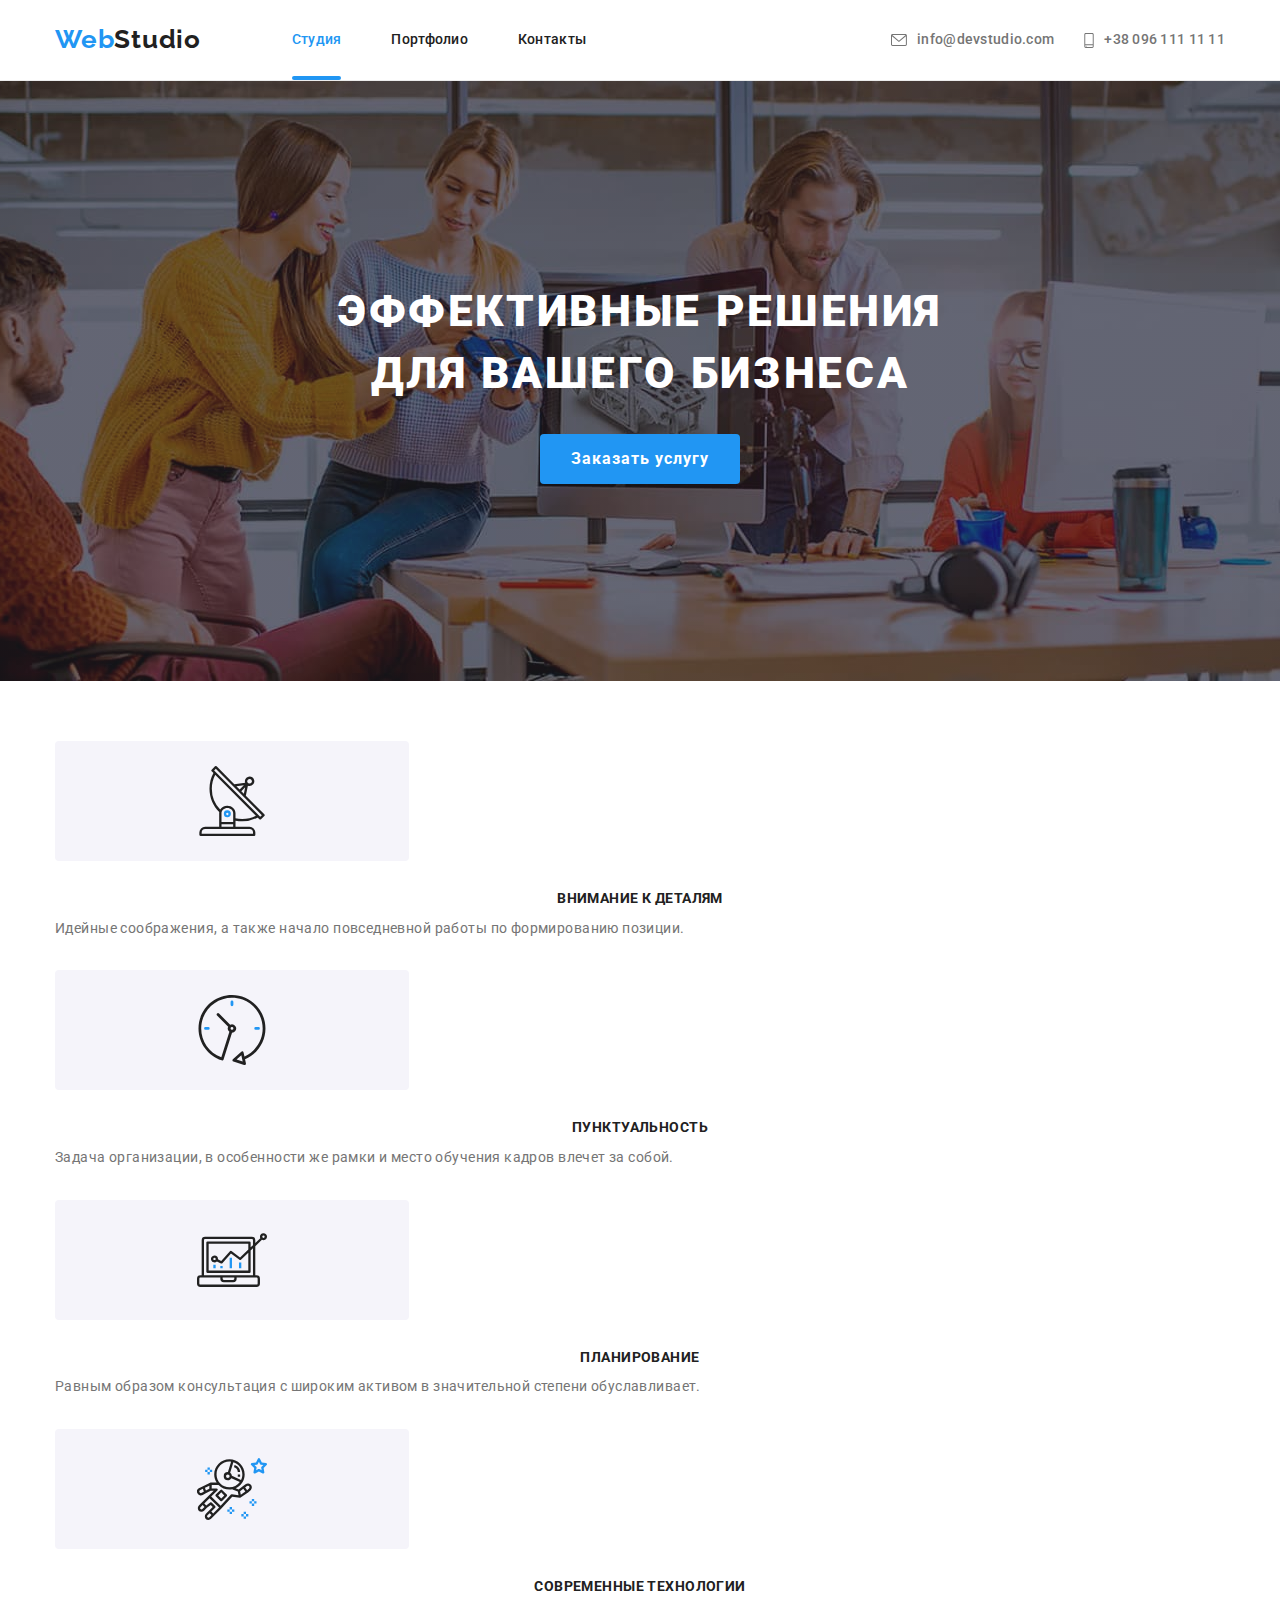
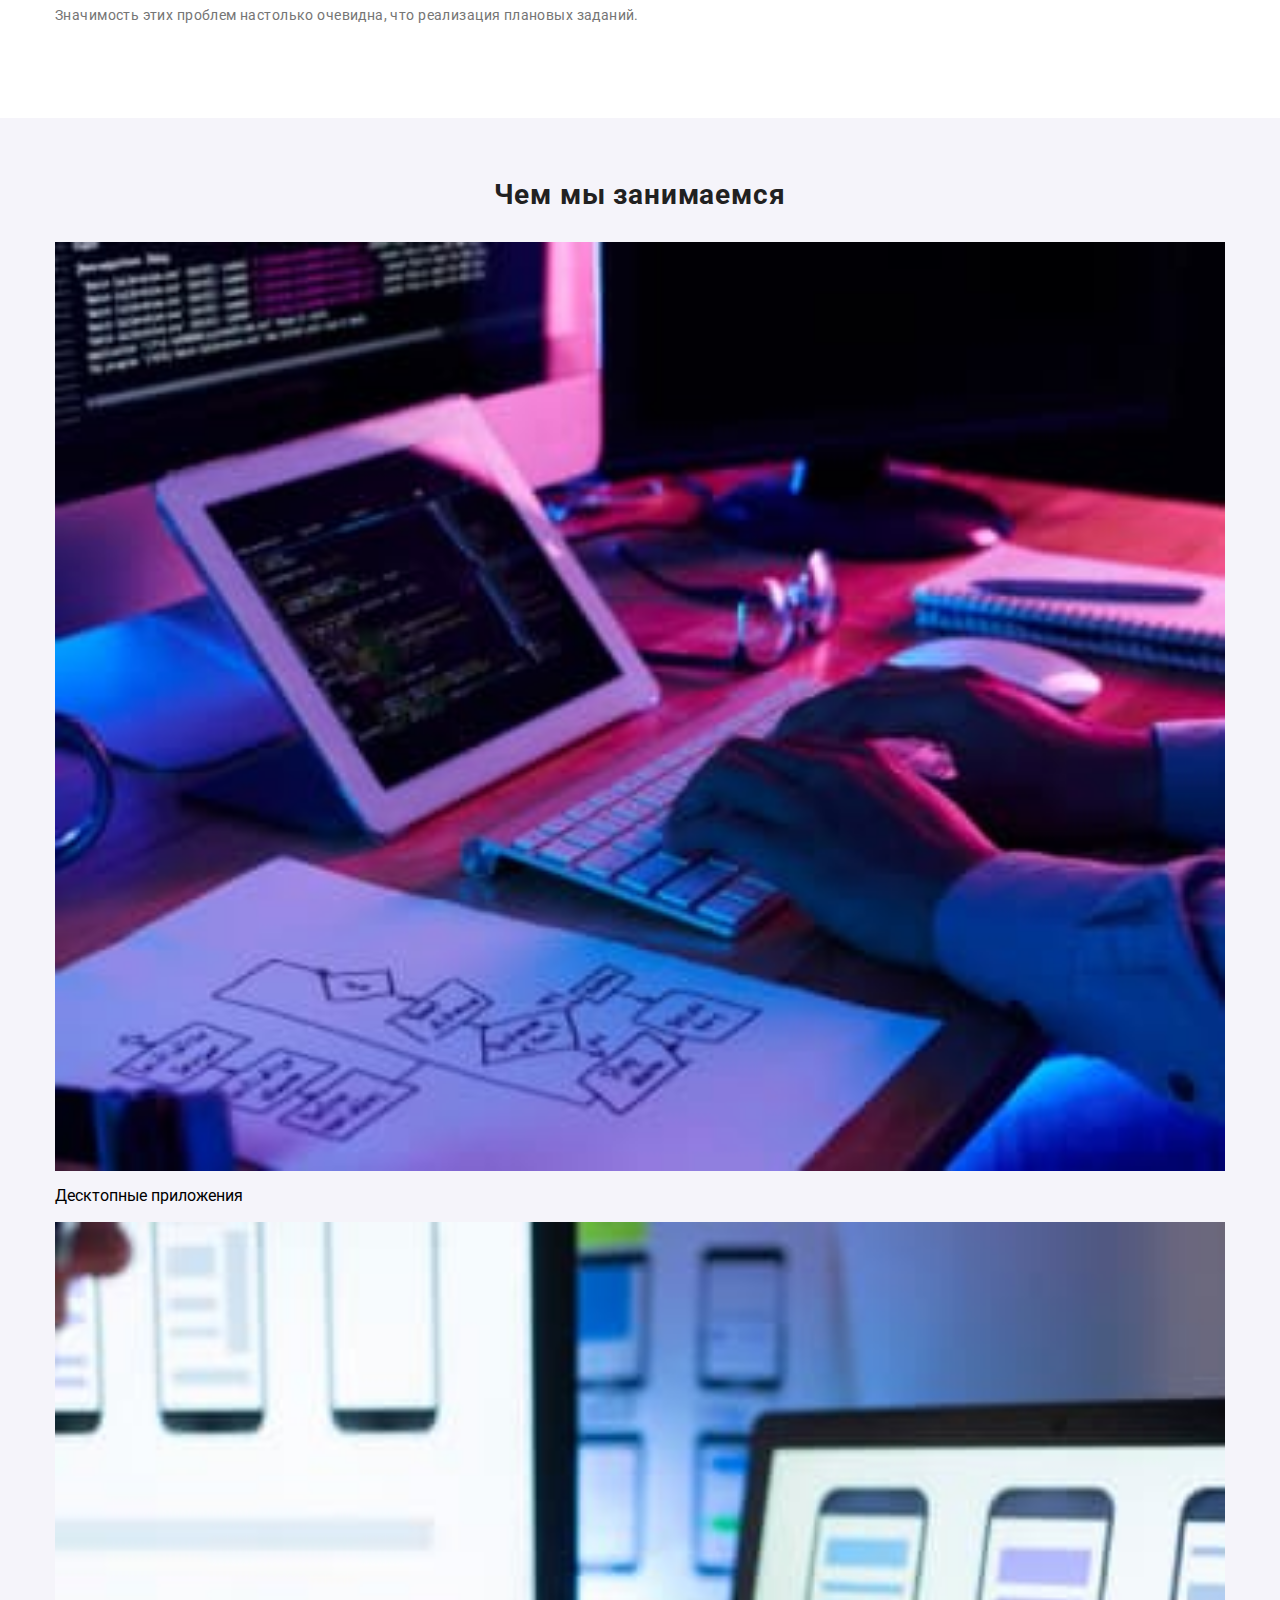
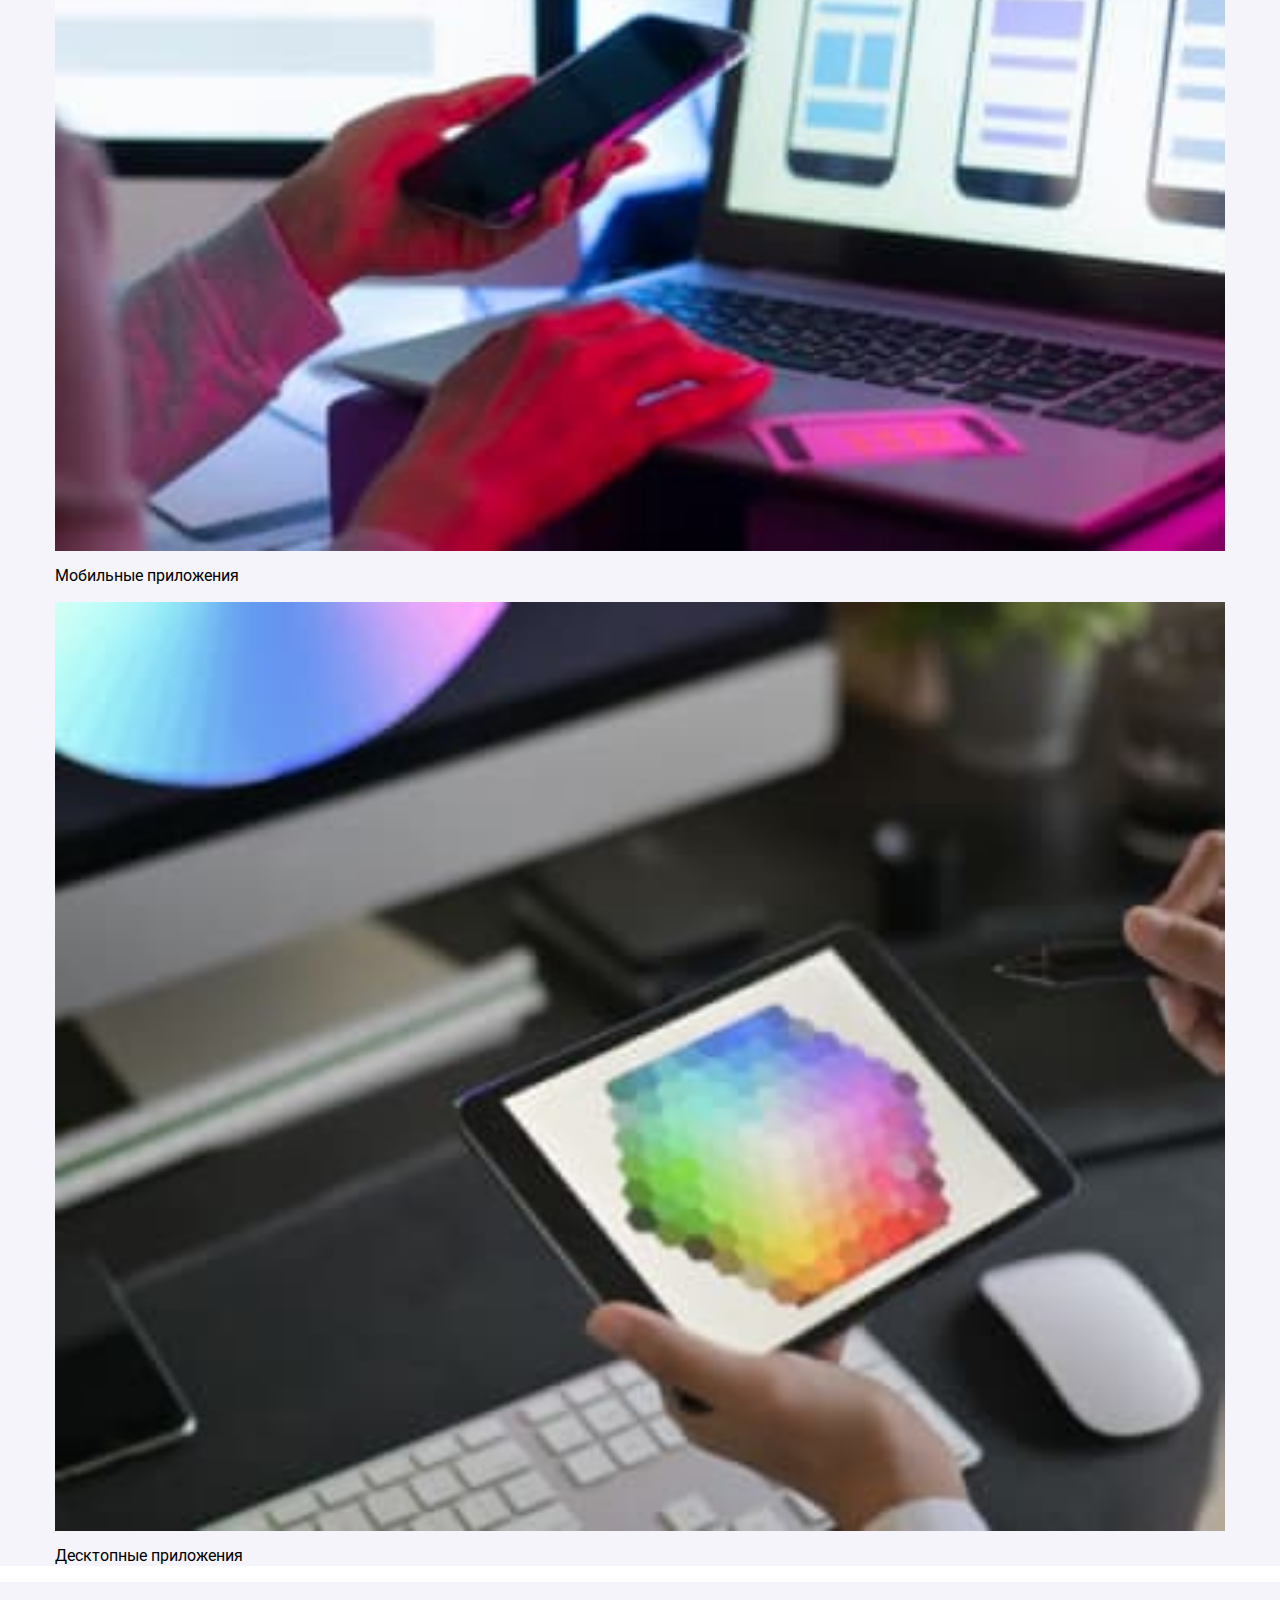
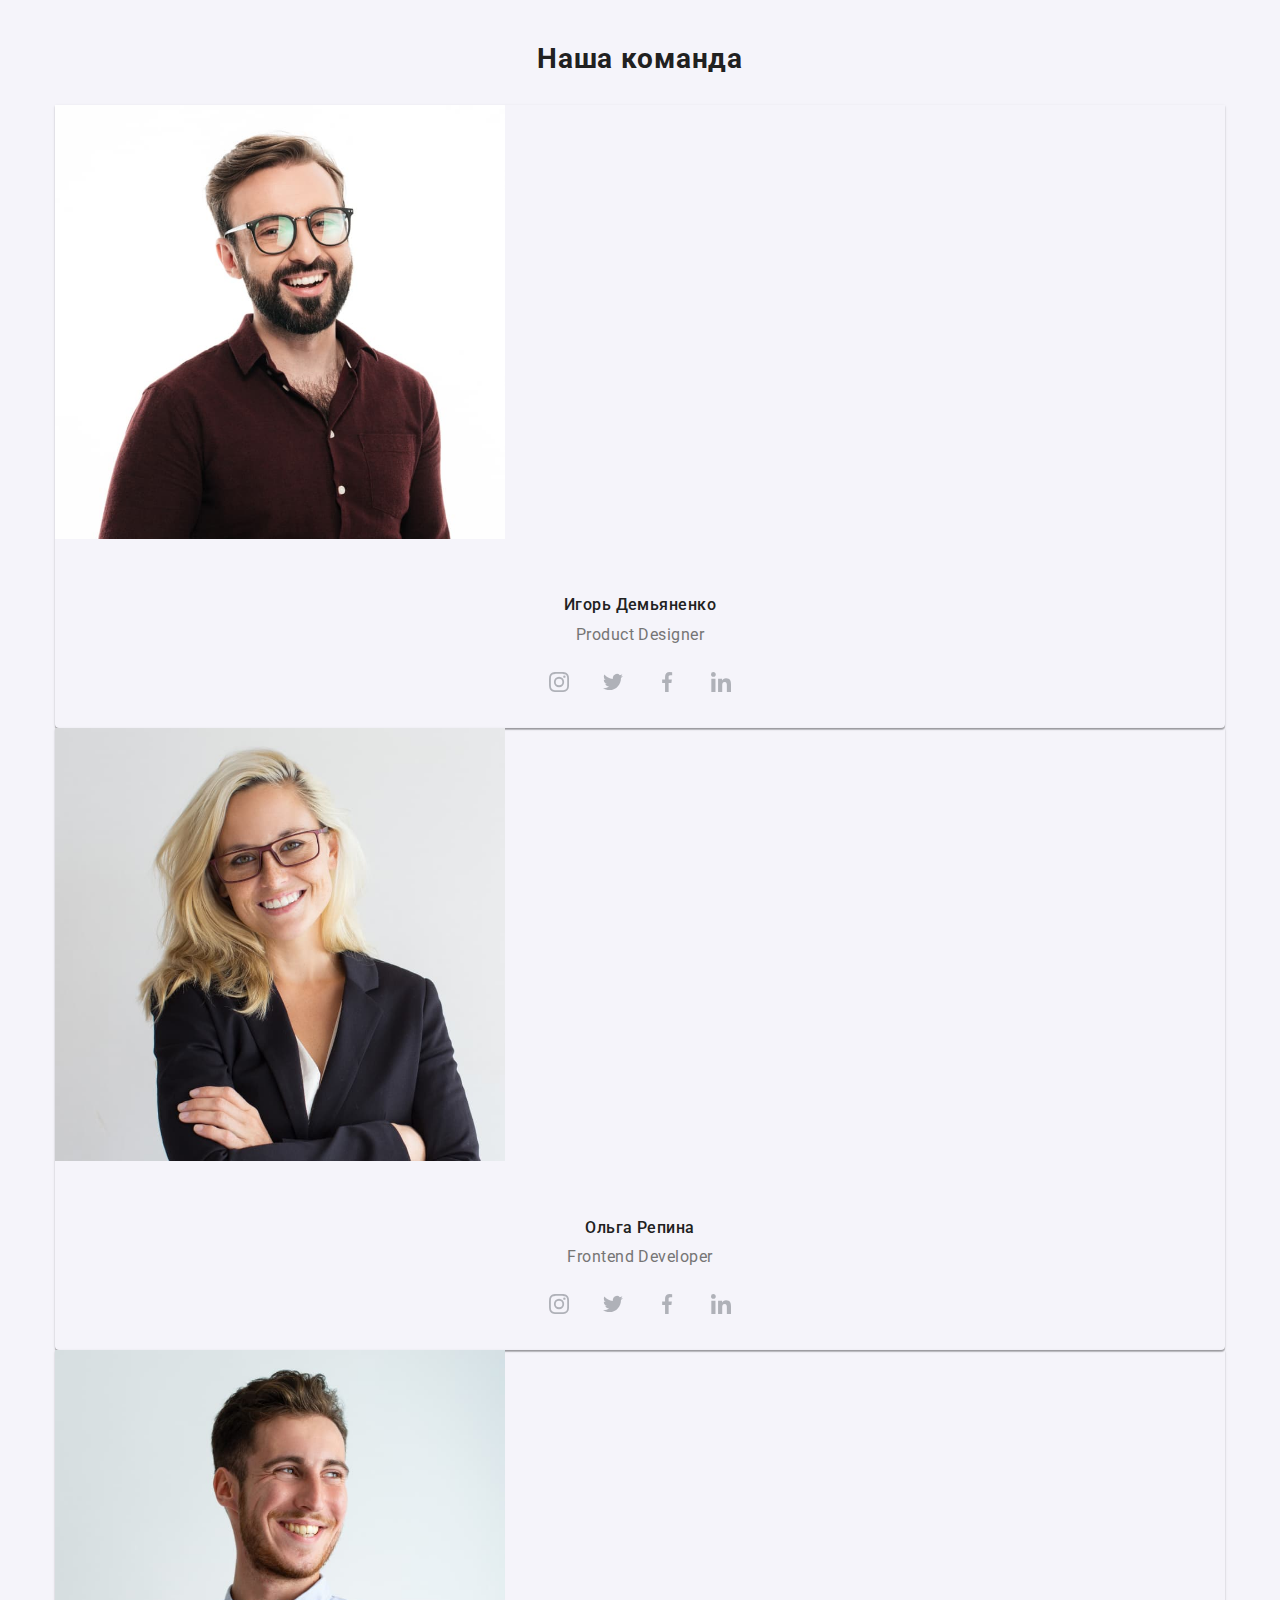
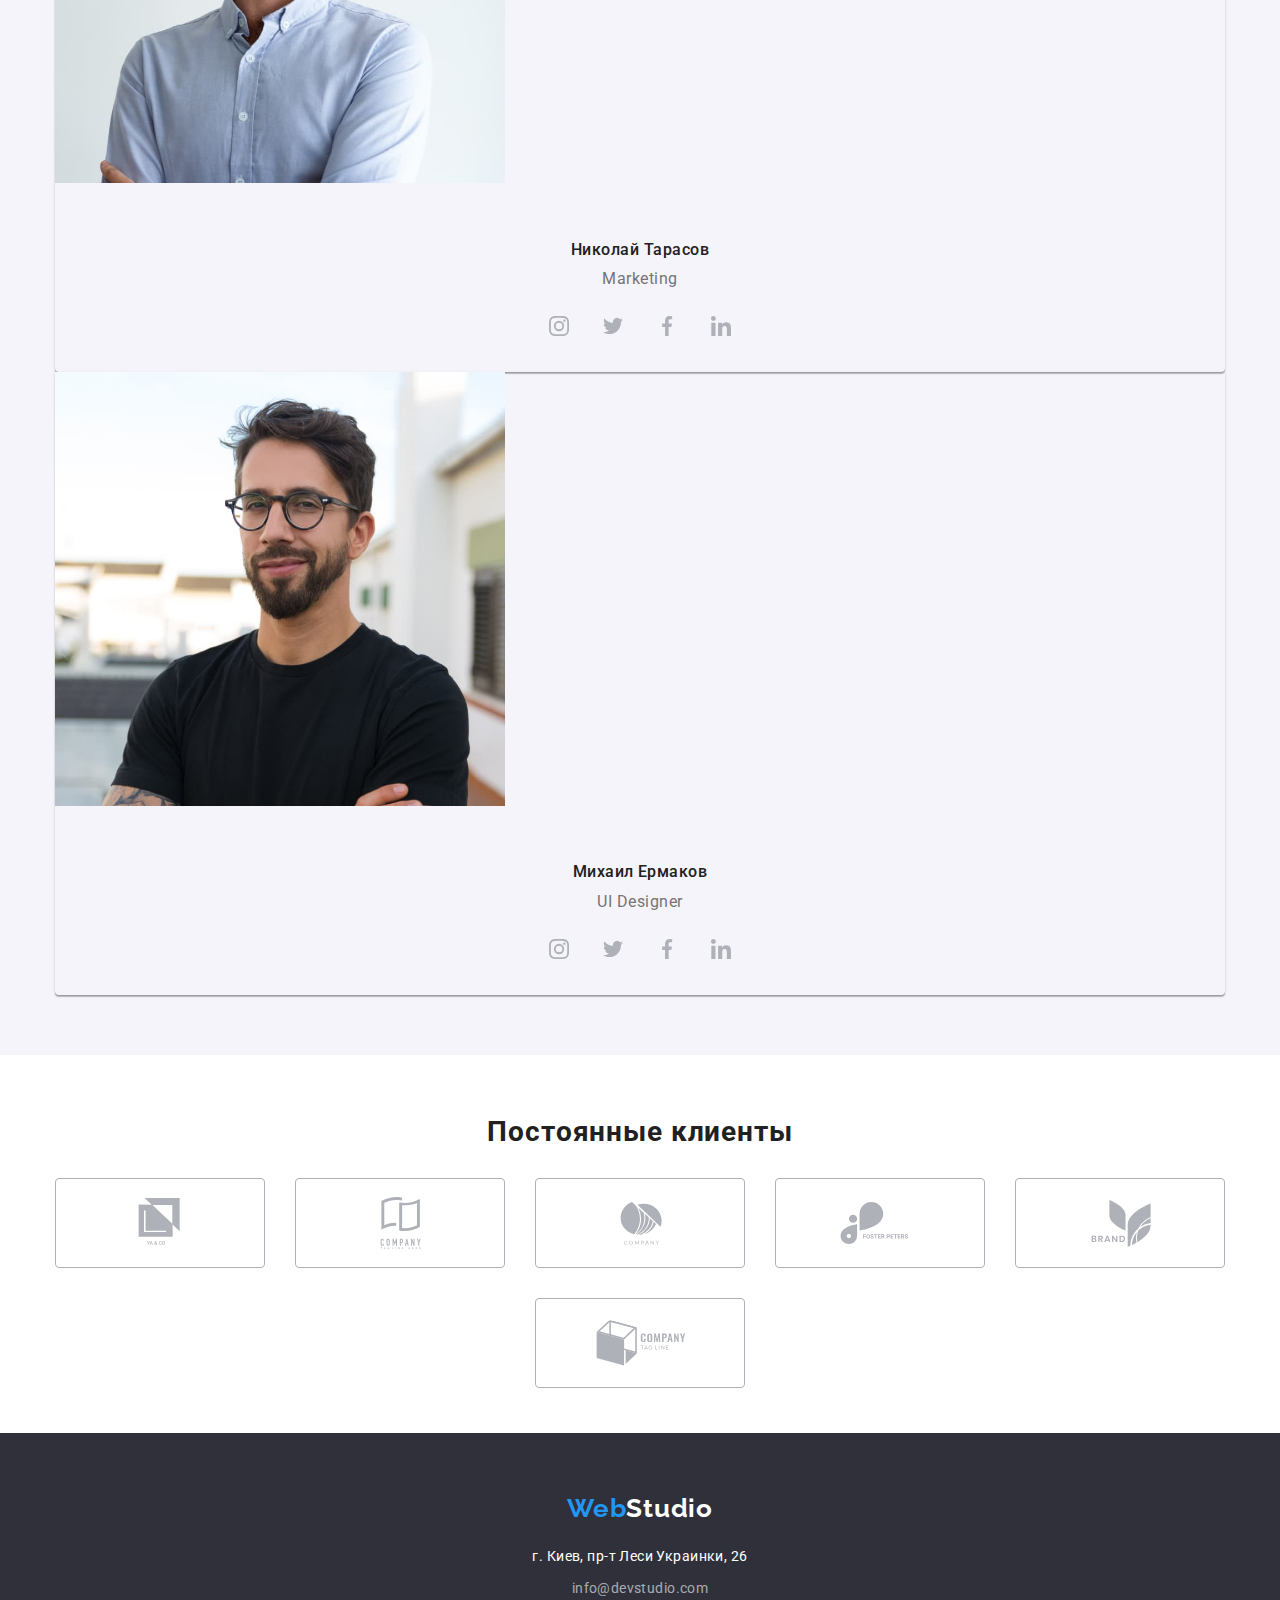
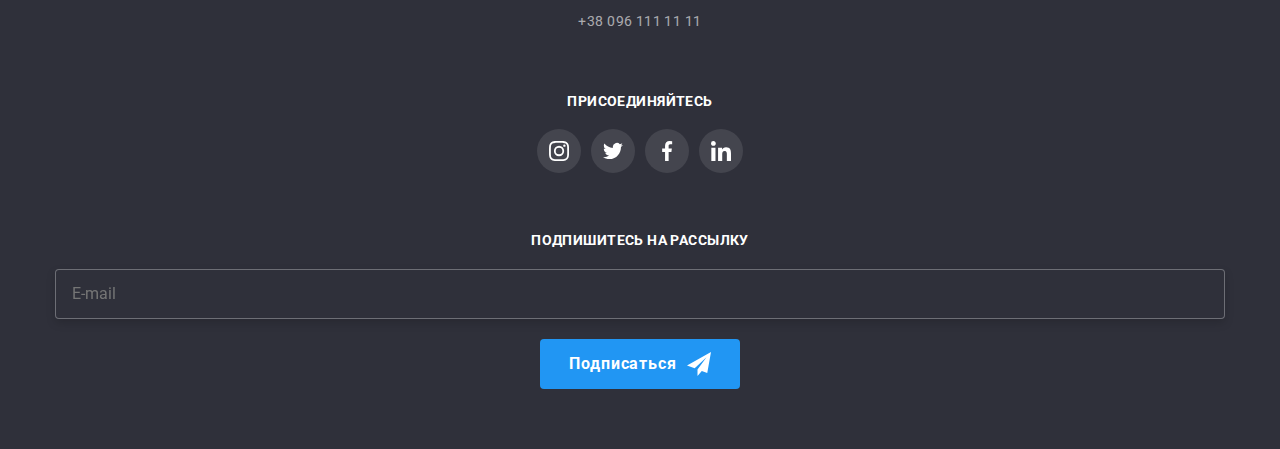
==== commit 9d9965de: "making tablet and desktop" ====
--- a/index.html
+++ b/index.html
@@ -67,7 +67,7 @@
             <section class="hero">
                 <div class="wrapper-hero">
                     <h1 class="hero-title">Эффективные решения для вашего бизнеса</h1>
-                    <button class="button" href="#" data-modal-open>Заказать услугу</button>
+                    <button class="main-button" href="#" data-modal-open>Заказать услугу</button>
                 </div>
             </section>
 
@@ -118,7 +118,7 @@
                                 <a class="checkbox-link" href=""> Условия договора</a></span>
                             </label>
                         </div>
-                        <button class="button-modal"><span>Отправить</span></button>
+                        <button class="main-button">Отправить</button>
                     </form>
                 </div>
             </div>
@@ -424,21 +424,21 @@
                     <a class="logo" href="/"><span>Web</span>Studio</a>
                     <address>
                         <ul>
-                            <li class="footer-item">
+                            <li class="footer-addr-item">
                                 <a class="physical-addr" href="https://goo.gl/maps/uuf63Y5LSHBS14dH9" target="blank">
                                     г. Киев, пр-т Леси Украинки, 26
                                 </a>
                             </li>
-                            <li class="footer-item">
+                            <li class="footer-addr-item">
                                 <a class="connection" href="mailto:info@devstudio.com">info@devstudio.com</a>
                             </li>
-                            <li class="footer-item">
+                            <li class="footer-addr-item">
                                 <a class="connection" href="tel:+380961111111">+38 096 111 11 11</a>
                             </li>
                         </ul>
                     </address>
                 </div>
-                <div class="social-links">
+                <div class="ft-social-links">
                     <h3 class="ft-icons-title">присоединяйтесь</h3>
                     <ul class="social-networks ft-icons">
                         <li class="social-icons-wr">
@@ -477,7 +477,7 @@
                         <label>
                                 <input class="input-send" type="mail" name="input-send" placeholder="E-mail" autocomplete="off">
                         </label>
-                        <button class="button-send"><span>Подписаться</span>
+                        <button class="main-button"><span>Подписаться</span>
                             <svg width="24px" height="24px">
                                 <use href="./sprite.svg#icon-send"></use>
                             </svg>
--- a/css/main.min.css
+++ b/css/main.min.css
@@ -1,3 +1,3 @@
 /*! modern-normalize v1.0.0 | MIT License | https://github.com/sindresorhus/modern-normalize */*,*::before,*::after{-webkit-box-sizing:border-box;box-sizing:border-box}:root{-moz-tab-size:4;-o-tab-size:4;tab-size:4}html{line-height:1.15;-webkit-text-size-adjust:100%}body{margin:0;padding:0}body{font-family:system-ui,-apple-system,"Segoe UI",Roboto,Helvetica,Arial,sans-serif,"Apple Color Emoji","Segoe UI Emoji"}hr{height:0;color:inherit}abbr[title]{-webkit-text-decoration:underline dotted;text-decoration:underline dotted}b,strong{font-weight:bolder}code,kbd,samp,pre{font-family:ui-monospace, SFMono-Regular, Consolas, "Liberation Mono", Menlo,- monospace;font-size:1em}small{font-size:80%}sub,sup{font-size:75%;line-height:0;position:relative;vertical-align:baseline}sub{bottom:-0.25em}sup{top:-0.5em}table{text-indent:0;border-color:inherit}button,input,optgroup,select,textarea{font-family:inherit;font-size:100%;line-height:1.15;margin:0}button,select{text-transform:none}button,[type="button"],[type="reset"],[type="submit"]{-webkit-appearance:button}::-moz-focus-inner{border-style:none;padding:0}:-moz-focusring{outline:1px dotted ButtonText}:-moz-ui-invalid{box-shadow:none}legend{padding:0}progress{vertical-align:baseline}::-webkit-inner-spin-button,::-webkit-outer-spin-button{height:auto}[type="search"]{-webkit-appearance:textfield;outline-offset:-2px}::-webkit-search-decoration{-webkit-appearance:none}::-webkit-file-upload-button{-webkit-appearance:button;font:inherit}summary{display:list-item}.container{margin-left:auto;margin-right:auto;padding-left:15px;padding-right:15px}@media screen and (min-width: 480px){.container{width:480px}}a{text-decoration:none}ul{list-style:none;margin:0;padding:0}img{display:block;width:100%;height:auto}body{font-family:"Roboto", sans-serif}body.modal-open{overflow:hidden}.section-title{margin-top:0;margin-bottom:30px;text-align:center;font-weight:700;font-size:28px;line-height:1.2;letter-spacing:0.03em;color:#212121}header{position:relative;border-bottom:1px solid #ececec}.header-nav{display:-webkit-box;display:-ms-flexbox;display:flex;-webkit-box-pack:justify;-ms-flex-pack:justify;justify-content:space-between;-webkit-box-align:center;-ms-flex-align:center;align-items:center}.logo{display:inline-block;padding-top:16px;padding-bottom:16px;font-family:"Raleway", sans-serif;font-weight:700;font-size:24px;line-height:1.2;letter-spacing:0.03em;color:#212121}.logo span{color:#2196f3}@media screen and (max-width: 767px){.header-button{display:-webkit-inline-box;display:-ms-inline-flexbox;display:inline-flex;margin:0 7px 0 0;padding:0;background-color:transparent;border:none}.header-button .icon-close{display:none}.header-button.is-open .icon-close{display:block}.header-button.is-open .icon-menu{display:none}.menu-container{display:none;position:absolute;left:0;top:100%;width:100%;background-color:#fff;-webkit-box-shadow:0px 4px 8px rgba(0,0,0,0.04),0px 2px 4px rgba(0,0,0,0.08),0px 1px 3px rgba(0,0,0,0.16);box-shadow:0px 4px 8px rgba(0,0,0,0.04),0px 2px 4px rgba(0,0,0,0.08),0px 1px 3px rgba(0,0,0,0.16)}.menu-container.is-open{display:block}.nav-list{padding-top:60px;padding-bottom:60px}.nav-contacts{padding-bottom:60px}.nav-contacts-item,.nav-list-item{display:-webkit-box;display:-ms-flexbox;display:flex;-webkit-box-pack:center;-ms-flex-pack:center;justify-content:center}.nav-list-item:not(:first-child){padding-top:40px}.nav-contacts-item:not(:last-child){padding-bottom:16px}.nav-list-link{position:relative}.current::after{position:absolute;bottom:-8px;left:0;content:""}}@media screen and (min-width: 768px){.header-button{display:none}}.nav-list-item{position:relative}.nav-list-link{font-weight:500;font-size:18px;line-height:1.7;letter-spacing:0.02em;color:#212121;-webkit-transition:color 250ms cubic-bezier(0.4, 0, 0.2, 1);transition:color 250ms cubic-bezier(0.4, 0, 0.2, 1)}.nav-list-link:hover,.nav-list-link:focus{color:#2196f3}.nav-contacts-link{font-weight:500;font-size:18px;line-height:1.7;letter-spacing:0.02em;color:#757575;-webkit-transition:color 250ms cubic-bezier(0.4, 0, 0.2, 1);transition:color 250ms cubic-bezier(0.4, 0, 0.2, 1)}.nav-contacts-link:hover,.nav-contacts-link:focus{color:#2196f3}.link-mail,.link-phone{margin-right:10px;fill:currentColor}.current{color:#2196f3}.current::after{position:absolute;left:0;content:"";width:100%;height:4px;background-color:#2196f3;border-radius:2px}@media screen and (min-width: 768px){.current::after{bottom:-1px}}.hero{margin-right:auto;margin-left:auto;padding-top:118px;padding-bottom:118px;height:400px;max-width:1600px;background-color:#2f303a;background-image:-webkit-gradient(linear, left top, right top, from(rgba(47,48,58,0.4)), to(rgba(47,48,58,0.4))),url(../Images/hero.jpg);background-image:linear-gradient(to right, rgba(47,48,58,0.4), rgba(47,48,58,0.4)),url(../Images/hero.jpg);background-size:cover;background-position:center}.wrapper-hero{margin-left:auto;margin-right:auto;max-width:360px;text-align:center}.hero-title{margin-top:0;margin-bottom:30px;font-weight:900;font-size:26px;line-height:1.6;letter-spacing:0.06em;text-transform:uppercase;color:#fff}.hero .button{display:inline-block;margin-left:auto;margin-right:auto;padding:10px 32px;border-radius:4px;border:none;font-weight:700;font-size:16px;line-height:1.9;letter-spacing:0.06em;color:#fff;background-color:#2196f3}.hero .button:hover,.hero .button:focus{cursor:pointer}.backdrop{position:fixed;top:0;left:0;width:100%;height:100%;background:rgba(0,0,0,0.2);-webkit-transition-property:opacity;transition-property:opacity;-webkit-transition-duration:250ms;transition-duration:250ms;-webkit-transition-timing-function:cubic-bezier(0.4, 0, 0.2, 1);transition-timing-function:cubic-bezier(0.4, 0, 0.2, 1);overflow-y:scroll;padding:94px 15px}.modal{position:relative;padding:40px;background:#fff;-webkit-box-shadow:0px 1px 3px rgba(0,0,0,0.12),0px 1px 1px rgba(0,0,0,0.14),0px 2px 1px rgba(0,0,0,0.2);box-shadow:0px 1px 3px rgba(0,0,0,0.12),0px 1px 1px rgba(0,0,0,0.14),0px 2px 1px rgba(0,0,0,0.2);border-radius:4px}@media screen and (min-width: 480px){.modal{position:absolute;top:50%;left:50%;-webkit-transform:translate(-50%, -50%);transform:translate(-50%, -50%);padding:40px;max-width:450px;overflow-y:scroll}}@media screen and (min-width: 768px){.modal{overflow-y:scroll}}.is-hidden{opacity:0;pointer-events:none}.button-close{position:absolute;top:8px;right:8px;width:30px;height:30px;padding:0;display:-webkit-box;display:-ms-flexbox;display:flex;-webkit-box-pack:center;-ms-flex-pack:center;justify-content:center;-webkit-box-align:center;-ms-flex-align:center;align-items:center;background-color:#fff;border-radius:50%;border:1px solid rgba(0,0,0,0.1)}.icon-close{width:18px;height:18px;background-color:#fff}.button-close:hover .icon-close,.button-close:focus .icon-close{fill:#2196f3}.inputs{margin-bottom:20px}.form{display:-webkit-box;display:-ms-flexbox;display:flex;-webkit-box-orient:vertical;-webkit-box-direction:normal;-ms-flex-direction:column;flex-direction:column}.form h2{margin-bottom:12px;font-weight:700;font-size:20px;line-height:1.5;text-align:center;letter-spacing:0.03em;color:#212121}.label-form{position:relative;display:-webkit-box;display:-ms-flexbox;display:flex;-webkit-box-orient:vertical;-webkit-box-direction:normal;-ms-flex-direction:column;flex-direction:column}.label-form:not(:last-child){margin-bottom:10px}.text-form{margin-bottom:4px;font-weight:500;font-size:12px;line-height:1.2;letter-spacing:0.01em;color:#757575}.input-form{padding-top:12px;padding-bottom:12px;padding-left:42px;border:1px solid rgba(33,33,33,0.2);-webkit-box-sizing:border-box;box-sizing:border-box;border-radius:4px;cursor:pointer;font-size:16px;-webkit-transition-duration:250ms;transition-duration:250ms;-webkit-transition-timing-function:cubic-bezier(0.4, 0, 0.2, 1);transition-timing-function:cubic-bezier(0.4, 0, 0.2, 1)}.input-form:focus{border-color:#2196f3;outline:none;cursor:pointer;-webkit-transition-duration:250ms;transition-duration:250ms;-webkit-transition-timing-function:cubic-bezier(0.4, 0, 0.2, 1);transition-timing-function:cubic-bezier(0.4, 0, 0.2, 1)}.input-form:focus ~ svg{fill:#2196f3;cursor:pointer;-webkit-transition-duration:250ms;transition-duration:250ms;-webkit-transition-timing-function:cubic-bezier(0.4, 0, 0.2, 1);transition-timing-function:cubic-bezier(0.4, 0, 0.2, 1)}.label-form svg{position:absolute;bottom:14px;left:15px;fill:#212121}.comment{padding:12px 16px;max-width:370px;max-height:120px;resize:none}.checkbox{-ms-flex-item-align:center;-ms-grid-row-align:center;align-self:center;margin-bottom:30px}.lable-checkbox{display:-webkit-box;display:-ms-flexbox;display:flex;-webkit-box-align:center;-ms-flex-align:center;align-items:center}.input-checkbox{-webkit-appearance:none;-moz-appearance:none;appearance:none;cursor:pointer}.input-checkbox svg{display:inline-block;-webkit-transition-duration:250ms;transition-duration:250ms;-webkit-transition-timing-function:cubic-bezier(0.4, 0, 0.2, 1);transition-timing-function:cubic-bezier(0.4, 0, 0.2, 1)}.input-checkbox:checked+svg{background-image:url(../Images/Icons/icon-check.svg);background-color:#2196f3;background-size:contain;background-origin:border-box;fill:transparent;border-radius:2px;-webkit-transition-duration:250ms;transition-duration:250ms;-webkit-transition-timing-function:cubic-bezier(0.4, 0, 0.2, 1);transition-timing-function:cubic-bezier(0.4, 0, 0.2, 1)}.checkbox-text{margin-left:8px;font-weight:400;font-size:12px;line-height:1.2x;letter-spacing:0.03em;color:#757575}.checkbox-link{font-weight:400;font-size:12px;line-height:1.2x;letter-spacing:0.03em;color:#2196f3;text-decoration:underline}.button-modal{display:-webkit-box;display:-ms-flexbox;display:flex;-webkit-box-align:center;-ms-flex-align:center;align-items:center;-webkit-box-pack:center;-ms-flex-pack:center;justify-content:center;margin:0 auto;padding:10px 0;width:200px;height:50px;background-color:#2196f3;-webkit-box-shadow:0px 4px 4px rgba(0,0,0,0.15);box-shadow:0px 4px 4px rgba(0,0,0,0.15);border-radius:4px;border:none;cursor:pointer}.button-modal span{font-weight:700;font-size:16px;line-height:1.9px;letter-spacing:0.06em;color:#fff}.button-modal:focus,.button-modal:hover{background-color:#188ce8}.advantages{padding-top:60px;padding-bottom:60px}.advantages-item{margin-bottom:30px}.advantages-wrapper-icons{display:-webkit-box;display:-ms-flexbox;display:flex;-webkit-box-pack:center;-ms-flex-pack:center;justify-content:center;-webkit-box-align:center;-ms-flex-align:center;align-items:center;margin-bottom:30px;height:120px;border-radius:4px;background-color:#f5f4fa}.advantages-icon{display:inline-block;height:70px;width:70px}.advantages-title{margin-top:0;margin-bottom:10px;text-align:center;font-weight:700;font-size:14px;line-height:1.1;letter-spacing:0.03em;text-transform:uppercase;color:#212121}.advantages-text{margin-top:0;margin-bottom:0;font-weight:normal;font-size:14px;line-height:1.7;letter-spacing:0.03em;color:#757575}@media screen and (max-width: 767px){.activity{display:none}}.activity{padding-top:60px;background-color:#f5f4fa}.team{padding-top:60px;padding-bottom:60px;background-color:#f5f4fa}.team-item{padding-bottom:24px;-webkit-box-shadow:0px 1px 3px rgba(0,0,0,0.12),0px 1px 1px rgba(0,0,0,0.14),0px 2px 1px rgba(0,0,0,0.2);box-shadow:0px 1px 3px rgba(0,0,0,0.12),0px 1px 1px rgba(0,0,0,0.14),0px 2px 1px rgba(0,0,0,0.2);border-radius:0px 0px 4px 4px}@media screen and (max-width: 767px){.team-item:not(:last-child){margin-bottom:30px}}.team-thumb{margin-bottom:30px;max-width:450px;height:460px}.team-employee{margin-top:0;margin-bottom:10px;text-align:center;font-weight:500;font-size:16px;line-height:1.2;letter-spacing:0.03em;color:#212121}.team-position{margin-top:0;margin-bottom:16px;text-align:center;font-weight:400;font-size:16px;line-height:1.2px;letter-spacing:0.03em;color:#757575}.social-networks{display:-webkit-box;display:-ms-flexbox;display:flex;-webkit-box-pack:center;-ms-flex-pack:center;justify-content:center}.social-icons{display:-webkit-box;display:-ms-flexbox;display:flex;-webkit-box-pack:center;-ms-flex-pack:center;justify-content:center;-webkit-box-align:center;-ms-flex-align:center;align-items:center;width:44px;height:44px;border-radius:50%;color:#afb1b8;-webkit-transition:background-color 250ms cubic-bezier(0.4, 0, 0.2, 1),color 250ms cubic-bezier(0.4, 0, 0.2, 1);transition:background-color 250ms cubic-bezier(0.4, 0, 0.2, 1),color 250ms cubic-bezier(0.4, 0, 0.2, 1)}.social-icons:hover,.social-icons:focus{background-color:#2196f3;color:#fff}.social-icons-wr:not(:last-child){margin-right:10px}.social-icon{width:20px;height:20px;fill:currentColor}
+ monospace;font-size:1em}small{font-size:80%}sub,sup{font-size:75%;line-height:0;position:relative;vertical-align:baseline}sub{bottom:-0.25em}sup{top:-0.5em}table{text-indent:0;border-color:inherit}button,input,optgroup,select,textarea{font-family:inherit;font-size:100%;line-height:1.15;margin:0}button,select{text-transform:none}button,[type="button"],[type="reset"],[type="submit"]{-webkit-appearance:button}::-moz-focus-inner{border-style:none;padding:0}:-moz-focusring{outline:1px dotted ButtonText}:-moz-ui-invalid{box-shadow:none}legend{padding:0}progress{vertical-align:baseline}::-webkit-inner-spin-button,::-webkit-outer-spin-button{height:auto}[type="search"]{-webkit-appearance:textfield;outline-offset:-2px}::-webkit-search-decoration{-webkit-appearance:none}::-webkit-file-upload-button{-webkit-appearance:button;font:inherit}summary{display:list-item}.container{margin-left:auto;margin-right:auto;padding-left:15px;padding-right:15px}@media screen and (min-width: 480px){.container{width:480px}}@media screen and (min-width: 768px){.container{width:768px}}@media screen and (min-width: 1200px){.container{width:1200px}}a{text-decoration:none}ul{list-style:none;margin:0;padding:0}img{display:block;width:100%;height:auto}body{font-family:"Roboto", sans-serif}body.modal-open{overflow:hidden}.section-title{margin-top:0;margin-bottom:30px;text-align:center;font-weight:700;font-size:28px;line-height:1.2;letter-spacing:0.03em;color:#212121}.main-button{display:inline-block;width:200px;height:50px;border-radius:4px;border:none;font-weight:700;font-size:16px;line-height:1.9;letter-spacing:0.06em;color:#fff;background-color:#2196f3;cursor:pointer}.main-button:focus,.main-button:hover{background-color:#188ce8}header{position:relative;border-bottom:1px solid #ececec}.header-nav{display:-webkit-box;display:-ms-flexbox;display:flex;-webkit-box-pack:justify;-ms-flex-pack:justify;justify-content:space-between;-webkit-box-align:center;-ms-flex-align:center;align-items:center}.logo{display:inline-block;font-family:"Raleway", sans-serif;font-weight:700;font-size:24px;line-height:1.2;letter-spacing:0.03em;color:#212121}.logo span{color:#2196f3}@media screen and (max-width: 767px){.header{height:60px}.logo{padding-top:16px;padding-bottom:16px}.header-button{display:-webkit-inline-box;display:-ms-inline-flexbox;display:inline-flex;margin:0 7px 0 0;padding:0;background-color:transparent;border:none}.header-button .icon-close{display:none}.header-button.is-open .icon-close{display:block}.header-button.is-open .icon-menu{display:none}.menu-container{display:none;position:absolute;left:0;top:100%;width:100%;background-color:#fff;-webkit-box-shadow:0px 4px 8px rgba(0,0,0,0.04),0px 2px 4px rgba(0,0,0,0.08),0px 1px 3px rgba(0,0,0,0.16);box-shadow:0px 4px 8px rgba(0,0,0,0.04),0px 2px 4px rgba(0,0,0,0.08),0px 1px 3px rgba(0,0,0,0.16)}.menu-container.is-open{display:block}.nav-list{padding-top:60px;padding-bottom:60px}.nav-contacts{padding-bottom:60px}.nav-contacts-item,.nav-list-item{display:-webkit-box;display:-ms-flexbox;display:flex;-webkit-box-pack:center;-ms-flex-pack:center;justify-content:center}.nav-list-item:not(:first-child){padding-top:40px}.nav-contacts-item:not(:last-child){padding-bottom:16px}.nav-list-link{position:relative}.current::after{position:absolute;bottom:-8px;left:0;content:""}}@media screen and (min-width: 768px){.logo{padding-top:26px;padding-bottom:26px}.header-button{display:none}.menu-container{display:-webkit-box;display:-ms-flexbox;display:flex}.nav-list{display:-webkit-box;display:-ms-flexbox;display:flex;-webkit-box-align:center;-ms-flex-align:center;align-items:center;margin-right:84px}}@media screen and (min-width: 1200px){.logo{padding-top:24px;padding-bottom:25px;font-size:26px}.nav-list{margin-right:305px}.nav-contacts{display:-webkit-box;display:-ms-flexbox;display:flex}.nav-contacts-item:not(:last-child){margin-right:30px}}.nav-list-item{position:relative}@media screen and (min-width: 768px){.nav-list-item:not(:last-child){margin-right:50px}}.nav-list-link{position:relative;font-weight:500;font-size:18px;line-height:1.7;letter-spacing:0.02em;color:#212121;-webkit-transition:color 250ms cubic-bezier(0.4, 0, 0.2, 1);transition:color 250ms cubic-bezier(0.4, 0, 0.2, 1)}.nav-list-link:hover,.nav-list-link:focus{color:#2196f3}@media screen and (min-width: 768px){.nav-list-link{font-size:14px;padding-top:32px;padding-bottom:32px}}.nav-contacts-link{display:-webkit-box;display:-ms-flexbox;display:flex;-webkit-box-align:center;-ms-flex-align:center;align-items:center;font-weight:500;font-size:18px;line-height:1.7;letter-spacing:0.02em;color:#757575;-webkit-transition:color 250ms cubic-bezier(0.4, 0, 0.2, 1);transition:color 250ms cubic-bezier(0.4, 0, 0.2, 1)}.nav-contacts-link:hover,.nav-contacts-link:focus{color:#2196f3}@media screen and (min-width: 768px){.nav-contacts-link{font-size:12px}}@media screen and (min-width: 1200px){.nav-contacts-link{font-size:14px}}.link-mail,.link-phone{margin-right:10px;fill:currentColor}.current{color:#2196f3}.current::after{position:absolute;left:0;content:"";width:100%;height:4px;background-color:#2196f3;border-radius:2px}@media screen and (min-width: 768px){.current::after{bottom:-1px}}.hero{margin-right:auto;margin-left:auto;padding-top:118px;padding-bottom:118px;height:400px;max-width:1600px;background-color:#2f303a;background-image:-webkit-gradient(linear, left top, right top, from(rgba(47,48,58,0.4)), to(rgba(47,48,58,0.4))),url(../Images/hero.jpg);background-image:linear-gradient(to right, rgba(47,48,58,0.4), rgba(47,48,58,0.4)),url(../Images/hero.jpg);background-size:cover;background-position:center}@media screen and (min-width: 1200px){.hero{padding-top:200px;padding-bottom:200px;height:600px}}.wrapper-hero{margin-left:auto;margin-right:auto;max-width:360px;text-align:center}@media screen and (min-width: 1200px){.wrapper-hero{max-width:696px}}.hero-title{margin-top:0;margin-bottom:30px;font-weight:900;font-size:26px;line-height:1.6;letter-spacing:0.06em;text-transform:uppercase;color:#fff}@media screen and (min-width: 1200px){.hero-title{font-size:44px;line-height:1.4}}.backdrop{position:fixed;top:0;left:0;width:100%;height:100%;background:rgba(0,0,0,0.2);-webkit-transition-property:opacity;transition-property:opacity;-webkit-transition-duration:250ms;transition-duration:250ms;-webkit-transition-timing-function:cubic-bezier(0.4, 0, 0.2, 1);transition-timing-function:cubic-bezier(0.4, 0, 0.2, 1);overflow-y:scroll;padding:94px 15px}.modal{position:relative;padding:40px;background:#fff;-webkit-box-shadow:0px 1px 3px rgba(0,0,0,0.12),0px 1px 1px rgba(0,0,0,0.14),0px 2px 1px rgba(0,0,0,0.2);box-shadow:0px 1px 3px rgba(0,0,0,0.12),0px 1px 1px rgba(0,0,0,0.14),0px 2px 1px rgba(0,0,0,0.2);border-radius:4px}@media screen and (min-width: 480px){.modal{position:absolute;top:50%;left:50%;-webkit-transform:translate(-50%, -50%);transform:translate(-50%, -50%);padding:40px;width:450px;overflow-y:scroll}}@media screen and (min-width: 1200px){.modal{width:528px}}.is-hidden{opacity:0;pointer-events:none}.button-close{position:absolute;top:8px;right:8px;width:30px;height:30px;padding:0;display:-webkit-box;display:-ms-flexbox;display:flex;-webkit-box-pack:center;-ms-flex-pack:center;justify-content:center;-webkit-box-align:center;-ms-flex-align:center;align-items:center;background-color:#fff;border-radius:50%;border:1px solid rgba(0,0,0,0.1)}.icon-close{width:18px;height:18px;background-color:#fff}.button-close:hover .icon-close,.button-close:focus .icon-close{fill:#2196f3}.inputs{margin-bottom:20px}.form{display:-webkit-box;display:-ms-flexbox;display:flex;-webkit-box-orient:vertical;-webkit-box-direction:normal;-ms-flex-direction:column;flex-direction:column}.form h2{margin-bottom:12px;font-weight:700;font-size:20px;line-height:1.5;text-align:center;letter-spacing:0.03em;color:#212121}.label-form{position:relative;display:-webkit-box;display:-ms-flexbox;display:flex;-webkit-box-orient:vertical;-webkit-box-direction:normal;-ms-flex-direction:column;flex-direction:column}.label-form:not(:last-child){margin-bottom:10px}.text-form{margin-bottom:4px;font-weight:500;font-size:12px;line-height:1.2;letter-spacing:0.01em;color:#757575}.input-form{padding-top:12px;padding-bottom:12px;padding-left:42px;border:1px solid rgba(33,33,33,0.2);-webkit-box-sizing:border-box;box-sizing:border-box;border-radius:4px;cursor:pointer;font-size:16px;-webkit-transition-duration:250ms;transition-duration:250ms;-webkit-transition-timing-function:cubic-bezier(0.4, 0, 0.2, 1);transition-timing-function:cubic-bezier(0.4, 0, 0.2, 1)}.input-form:focus{border-color:#2196f3;outline:none;cursor:pointer;-webkit-transition-duration:250ms;transition-duration:250ms;-webkit-transition-timing-function:cubic-bezier(0.4, 0, 0.2, 1);transition-timing-function:cubic-bezier(0.4, 0, 0.2, 1)}.input-form:focus ~ svg{fill:#2196f3;cursor:pointer;-webkit-transition-duration:250ms;transition-duration:250ms;-webkit-transition-timing-function:cubic-bezier(0.4, 0, 0.2, 1);transition-timing-function:cubic-bezier(0.4, 0, 0.2, 1)}.label-form svg{position:absolute;bottom:14px;left:15px;fill:#212121}.comment{padding:12px 16px;width:100%;max-height:120px;resize:none}.checkbox{-ms-flex-item-align:center;-ms-grid-row-align:center;align-self:center;margin-bottom:30px}.lable-checkbox{display:-webkit-box;display:-ms-flexbox;display:flex;-webkit-box-align:center;-ms-flex-align:center;align-items:center}.input-checkbox{-webkit-appearance:none;-moz-appearance:none;appearance:none;cursor:pointer}.input-checkbox svg{display:inline-block;-webkit-transition-duration:250ms;transition-duration:250ms;-webkit-transition-timing-function:cubic-bezier(0.4, 0, 0.2, 1);transition-timing-function:cubic-bezier(0.4, 0, 0.2, 1)}.input-checkbox:checked+svg{background-image:url(../Images/Icons/icon-check.svg);background-color:#2196f3;background-size:contain;background-origin:border-box;fill:transparent;border-radius:2px;-webkit-transition-duration:250ms;transition-duration:250ms;-webkit-transition-timing-function:cubic-bezier(0.4, 0, 0.2, 1);transition-timing-function:cubic-bezier(0.4, 0, 0.2, 1)}.checkbox-text{margin-left:8px;font-weight:400;font-size:12px;line-height:1.2;letter-spacing:0.03em;color:#757575}@media screen and (min-width: 1200px){.checkbox-text{font-size:14px;line-height:1.7}}.checkbox-link{font-weight:400;font-size:12px;line-height:1.2;letter-spacing:0.03em;color:#2196f3;text-decoration:underline}@media screen and (min-width: 1200px){.checkbox-link{font-size:14px;line-height:1.7}}.form .main-button{margin:0 auto}.advantages{padding-top:60px;padding-bottom:60px}.advantages-item{margin-bottom:30px}.advantages-wrapper-icons{display:-webkit-box;display:-ms-flexbox;display:flex;-webkit-box-pack:center;-ms-flex-pack:center;justify-content:center;-webkit-box-align:center;-ms-flex-align:center;align-items:center;margin-bottom:30px;width:354px;height:120px;border-radius:4px;background-color:#f5f4fa}.advantages-icon{display:inline-block;height:70px;width:70px}.advantages-title{margin-top:0;margin-bottom:10px;text-align:center;font-weight:700;font-size:14px;line-height:1.1;letter-spacing:0.03em;text-transform:uppercase;color:#212121}.advantages-text{margin-top:0;margin-bottom:0;font-weight:normal;font-size:14px;line-height:1.7;letter-spacing:0.03em;color:#757575}@media screen and (min-width: 768){.advantages-list{display:-webkit-box;display:-ms-flexbox;display:flex;-webkit-box-pack:justify;-ms-flex-pack:justify;justify-content:space-between;-ms-flex-wrap:wrap;flex-wrap:wrap;margin:-15px}.advantages-item{margin:15px;width:354px}}@media screen and (max-width: 767px){.activity{display:none}}.activity{padding-top:60px;background-color:#f5f4fa}.team{padding-top:60px;padding-bottom:60px;background-color:#f5f4fa}.team-item{padding-bottom:24px;-webkit-box-shadow:0px 1px 3px rgba(0,0,0,0.12),0px 1px 1px rgba(0,0,0,0.14),0px 2px 1px rgba(0,0,0,0.2);box-shadow:0px 1px 3px rgba(0,0,0,0.12),0px 1px 1px rgba(0,0,0,0.14),0px 2px 1px rgba(0,0,0,0.2);border-radius:0px 0px 4px 4px}@media screen and (max-width: 767px){.team-item:not(:last-child){margin-bottom:30px}}.team-thumb{margin-bottom:30px;max-width:450px;height:460px}.team-employee{margin-top:0;margin-bottom:10px;text-align:center;font-weight:500;font-size:16px;line-height:1.2;letter-spacing:0.03em;color:#212121}.team-position{margin-top:0;margin-bottom:16px;text-align:center;font-weight:400;font-size:16px;line-height:1.2;letter-spacing:0.03em;color:#757575}.social-networks{display:-webkit-box;display:-ms-flexbox;display:flex;-webkit-box-pack:center;-ms-flex-pack:center;justify-content:center}.social-icons{display:-webkit-box;display:-ms-flexbox;display:flex;-webkit-box-pack:center;-ms-flex-pack:center;justify-content:center;-webkit-box-align:center;-ms-flex-align:center;align-items:center;width:44px;height:44px;border-radius:50%;color:#afb1b8;-webkit-transition:background-color 250ms cubic-bezier(0.4, 0, 0.2, 1),color 250ms cubic-bezier(0.4, 0, 0.2, 1);transition:background-color 250ms cubic-bezier(0.4, 0, 0.2, 1),color 250ms cubic-bezier(0.4, 0, 0.2, 1)}.social-icons:hover,.social-icons:focus{background-color:#2196f3;color:#fff}.social-icons-wr:not(:last-child){margin-right:10px}.social-icon{width:20px;height:20px;fill:currentColor}.clients{padding-top:60px;padding-bottom:60px}.clients-list{display:-webkit-box;display:-ms-flexbox;display:flex;-webkit-box-pack:center;-ms-flex-pack:center;justify-content:center;-ms-flex-wrap:wrap;flex-wrap:wrap;margin:-15px}.clients-wrapper{margin:15px}.clients-wrapper:nth-last-child(-n+2){margin-bottom:0}.clients-icons{display:-webkit-box;display:-ms-flexbox;display:flex;-webkit-box-pack:center;-ms-flex-pack:center;justify-content:center;-webkit-box-align:center;-ms-flex-align:center;align-items:center;width:210px;height:90px;color:#afb1b8;border:1px solid;border-radius:4px;-webkit-transition:color 250ms cubic-bezier(0.4, 0, 0.2, 1);transition:color 250ms cubic-bezier(0.4, 0, 0.2, 1)}.clients-icons:hover,.clients-icons:focus{color:#2196f3}.clients-icon{width:100%;height:90px;fill:currentColor}.footer{padding-top:60px;padding-bottom:60px;background-color:#2f303a}.footer .logo{padding:0;margin-bottom:20px;display:block;text-align:center;color:#fff}.footer-addr-item:not(:last-child){margin-bottom:9px}.physical-addr{display:block;text-align:center;font-style:normal;font-weight:400;font-size:14px;line-height:1.7;letter-spacing:0.03em;color:#fff}.connection{display:block;text-align:center;font-style:normal;font-weight:400;font-size:14px;line-height:1.7;letter-spacing:0.03em;color:rgba(255,255,255,0.6)}.ft-icons{-webkit-box-pack:center;-ms-flex-pack:center;justify-content:center}.ft-social-links{padding-top:60px}.ft-icons-title{margin-top:0;margin-bottom:20px;text-align:center;font-weight:bold;font-size:14px;line-height:1.1;letter-spacing:0.03em;text-transform:uppercase;color:#fff}.ft-icons .social-icons{background:rgba(255,255,255,0.1);color:#fff}.ft-icons .social-icons:hover,.ft-icons .social-icons:focus{background-color:#2196f3}.ft-icons .social-icon{fill:currentColor}.send{padding-top:60px}.send h2{margin-top:0;margin-bottom:20px;font-weight:700;font-size:14px;line-height:1.1;text-align:center;letter-spacing:0.03em;text-transform:uppercase;color:#fff}.input-send{margin-bottom:20px;padding:15px 16px;width:100%;height:50px;color:#fff;background-color:#2f303a;border:1px solid rgba(255,255,255,0.3);-webkit-box-sizing:border-box;box-sizing:border-box;-webkit-filter:drop-shadow(0px 4px 4px rgba(0,0,0,0.15));filter:drop-shadow(0px 4px 4px rgba(0,0,0,0.15));border-radius:4px;-webkit-transition-duration:250ms;transition-duration:250ms;-webkit-transition-timing-function:cubic-bezier(0.4, 0, 0.2, 1);transition-timing-function:cubic-bezier(0.4, 0, 0.2, 1)}.input-send:focus{border-color:#2196f3;outline:none;cursor:pointer;-webkit-transition-duration:250ms;transition-duration:250ms;-webkit-transition-timing-function:cubic-bezier(0.4, 0, 0.2, 1);transition-timing-function:cubic-bezier(0.4, 0, 0.2, 1)}.form-send .main-button{display:-webkit-box;display:-ms-flexbox;display:flex;-webkit-box-align:center;-ms-flex-align:center;align-items:center;-webkit-box-pack:center;-ms-flex-pack:center;justify-content:center;margin-left:auto;margin-right:auto;fill:currentColor}.form-send .main-button span{margin-right:10px}
 /*# sourceMappingURL=main.min.css.map */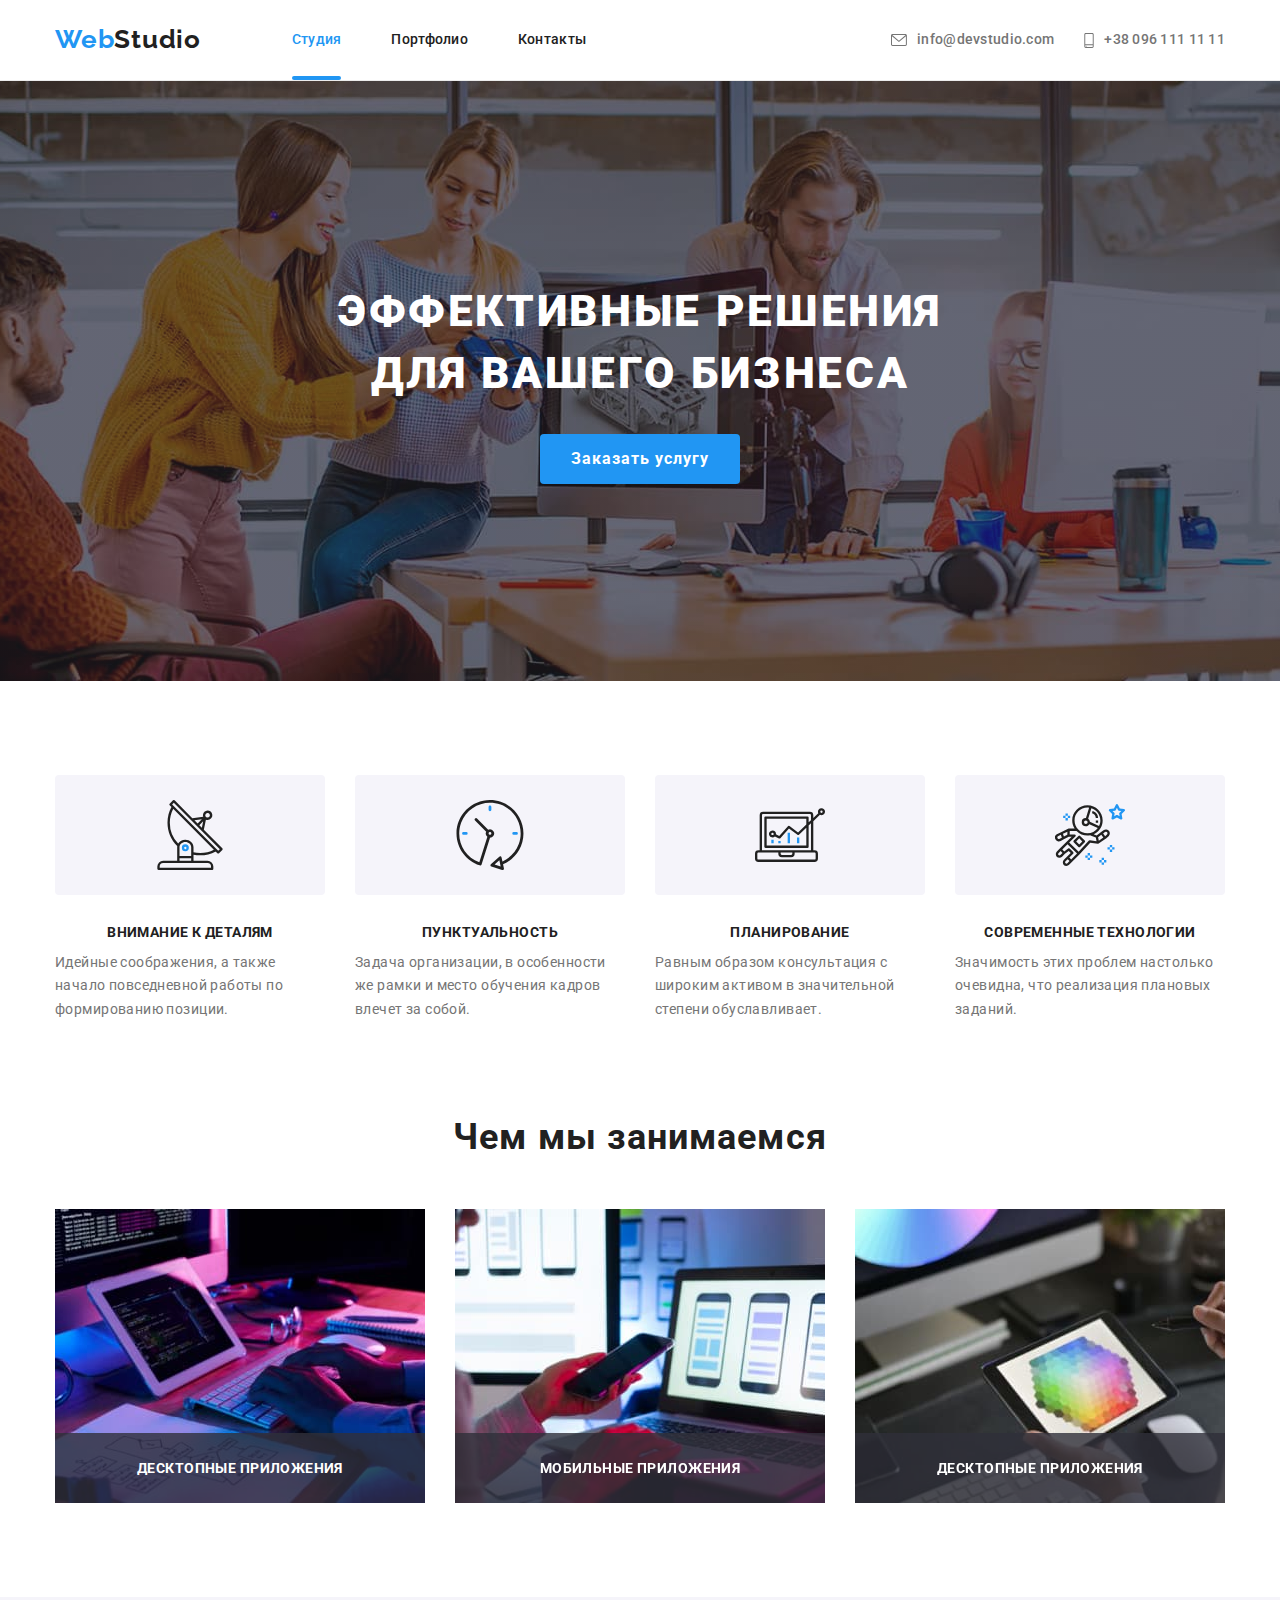
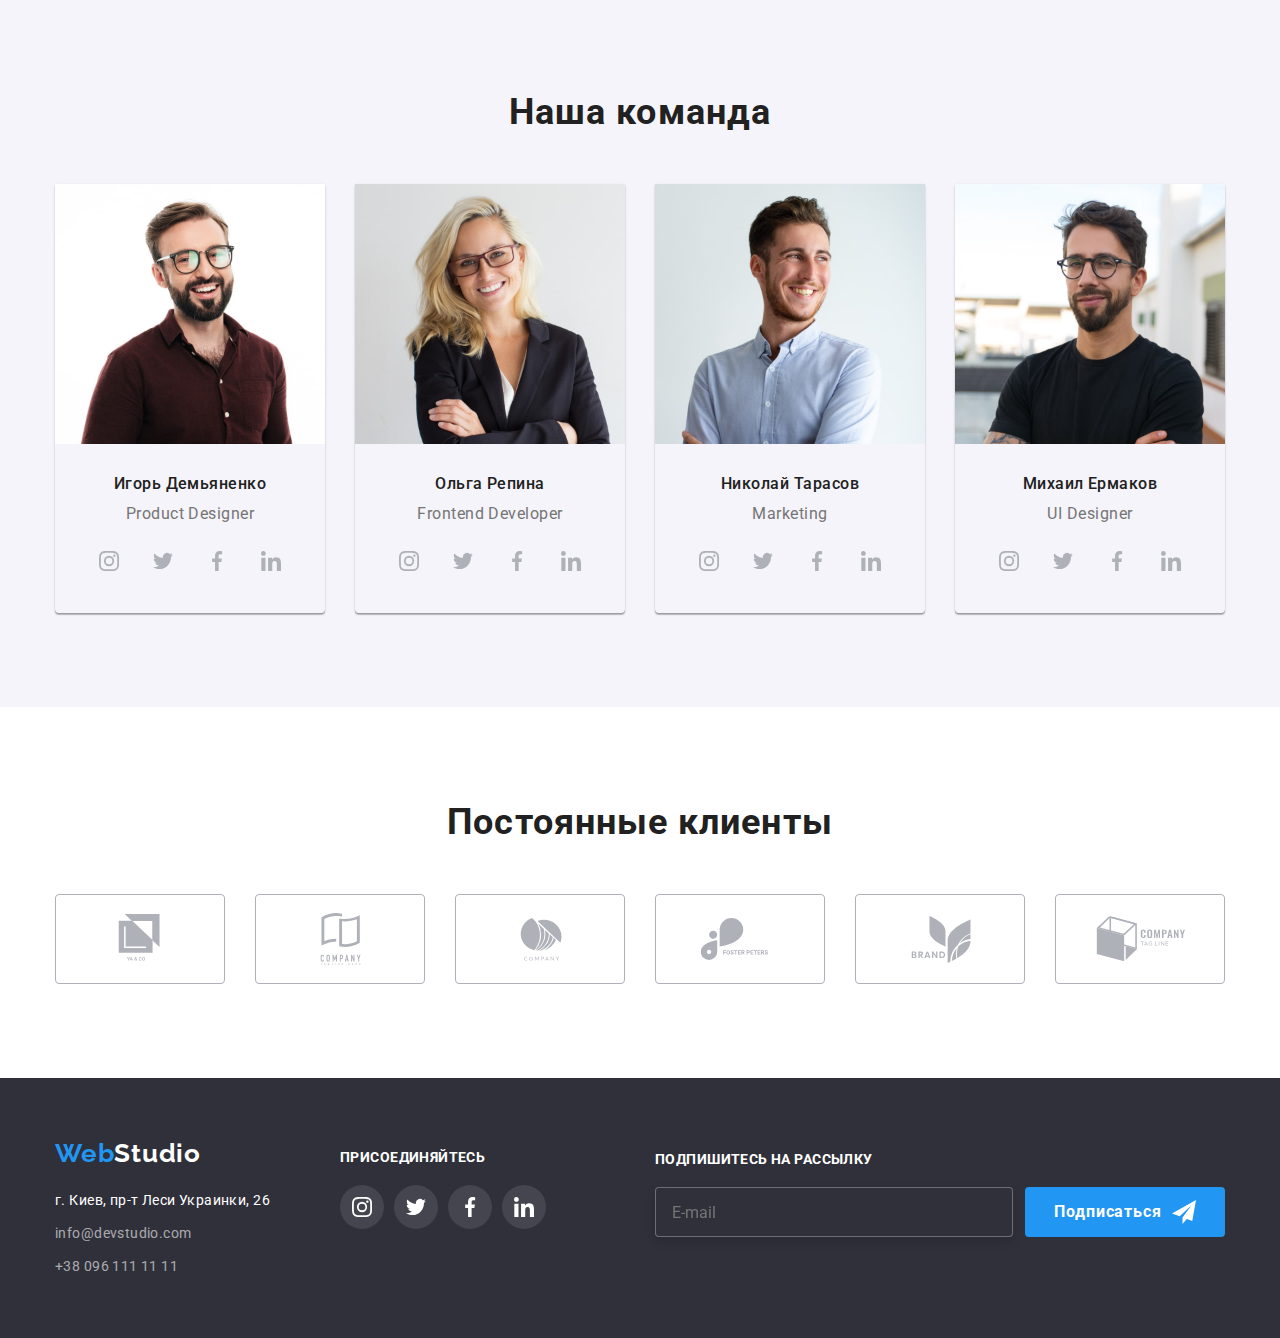
==== commit 9926b8d8: "complated part first" ====
--- a/index.html
+++ b/index.html
@@ -420,56 +420,58 @@
         
         <footer class="footer">
             <div class="container footer-container">
-                <div>
-                    <a class="logo" href="/"><span>Web</span>Studio</a>
-                    <address>
-                        <ul>
-                            <li class="footer-addr-item">
-                                <a class="physical-addr" href="https://goo.gl/maps/uuf63Y5LSHBS14dH9" target="blank">
-                                    г. Киев, пр-т Леси Украинки, 26
+                <div class="ft-wrapper-items">
+                    <div> 
+                        <a class="logo" href="/"><span>Web</span>Studio</a>
+                        <address>
+                            <ul>
+                                <li class="footer-addr-item">
+                                    <a class="physical-addr" href="https://goo.gl/maps/uuf63Y5LSHBS14dH9" target="blank">
+                                        г. Киев, пр-т Леси Украинки, 26
+                                    </a>
+                                </li>
+                                <li class="footer-addr-item">
+                                    <a class="connection" href="mailto:info@devstudio.com">info@devstudio.com</a>
+                                </li>
+                                <li class="footer-addr-item">
+                                    <a class="connection" href="tel:+380961111111">+38 096 111 11 11</a>
+                                </li>
+                            </ul>
+                        </address>
+                    </div>
+                    <div class="ft-social-links">
+                        <h3 class="ft-icons-title">присоединяйтесь</h3>
+                        <ul class="social-networks ft-icons">
+                            <li class="social-icons-wr">
+                                <a class="social-icons " href="">
+                                    <svg class="social-icon">
+                                        <use href="./sprite.svg#icon-instagram" width="20" height="20"></use>
+                                    </svg>
                                 </a>
                             </li>
-                            <li class="footer-addr-item">
-                                <a class="connection" href="mailto:info@devstudio.com">info@devstudio.com</a>
+                            <li class="social-icons-wr">
+                                <a class="social-icons" href="">
+                                    <svg class="social-icon">
+                                        <use href="./sprite.svg#icon-twitter" width="20" height="20"></use>
+                                    </svg>
+                                </a>
                             </li>
-                            <li class="footer-addr-item">
-                                <a class="connection" href="tel:+380961111111">+38 096 111 11 11</a>
+                            <li class="social-icons-wr">
+                                <a class="social-icons" href="">
+                                    <svg class="social-icon">
+                                        <use href="./sprite.svg#icon-facebook" width="20" height="20"></use>
+                                    </svg>
+                                </a>
+                            </li>
+                            <li class="social-icons-wr">
+                                <a class="social-icons" href="">
+                                    <svg class="social-icon">
+                                        <use href="./sprite.svg#icon-linkedin" width="20" height="20"></use>
+                                    </svg>
+                                </a>
                             </li>
                         </ul>
-                    </address>
-                </div>
-                <div class="ft-social-links">
-                    <h3 class="ft-icons-title">присоединяйтесь</h3>
-                    <ul class="social-networks ft-icons">
-                        <li class="social-icons-wr">
-                            <a class="social-icons " href="">
-                                <svg class="social-icon">
-                                    <use href="./sprite.svg#icon-instagram" width="20" height="20"></use>
-                                </svg>
-                            </a>
-                        </li>
-                        <li class="social-icons-wr">
-                            <a class="social-icons" href="">
-                                <svg class="social-icon">
-                                    <use href="./sprite.svg#icon-twitter" width="20" height="20"></use>
-                                </svg>
-                            </a>
-                        </li>
-                        <li class="social-icons-wr">
-                            <a class="social-icons" href="">
-                                <svg class="social-icon">
-                                    <use href="./sprite.svg#icon-facebook" width="20" height="20"></use>
-                                </svg>
-                            </a>
-                        </li>
-                        <li class="social-icons-wr">
-                            <a class="social-icons" href="">
-                                <svg class="social-icon">
-                                    <use href="./sprite.svg#icon-linkedin" width="20" height="20"></use>
-                                </svg>
-                            </a>
-                        </li>
-                    </ul>
+                    </div>
                 </div>
                 <div class="send">
                     <h2>Подпишитесь на рассылку</h2>
--- a/css/main.min.css
+++ b/css/main.min.css
@@ -1,3 +1,3 @@
 /*! modern-normalize v1.0.0 | MIT License | https://github.com/sindresorhus/modern-normalize */*,*::before,*::after{-webkit-box-sizing:border-box;box-sizing:border-box}:root{-moz-tab-size:4;-o-tab-size:4;tab-size:4}html{line-height:1.15;-webkit-text-size-adjust:100%}body{margin:0;padding:0}body{font-family:system-ui,-apple-system,"Segoe UI",Roboto,Helvetica,Arial,sans-serif,"Apple Color Emoji","Segoe UI Emoji"}hr{height:0;color:inherit}abbr[title]{-webkit-text-decoration:underline dotted;text-decoration:underline dotted}b,strong{font-weight:bolder}code,kbd,samp,pre{font-family:ui-monospace, SFMono-Regular, Consolas, "Liberation Mono", Menlo,- monospace;font-size:1em}small{font-size:80%}sub,sup{font-size:75%;line-height:0;position:relative;vertical-align:baseline}sub{bottom:-0.25em}sup{top:-0.5em}table{text-indent:0;border-color:inherit}button,input,optgroup,select,textarea{font-family:inherit;font-size:100%;line-height:1.15;margin:0}button,select{text-transform:none}button,[type="button"],[type="reset"],[type="submit"]{-webkit-appearance:button}::-moz-focus-inner{border-style:none;padding:0}:-moz-focusring{outline:1px dotted ButtonText}:-moz-ui-invalid{box-shadow:none}legend{padding:0}progress{vertical-align:baseline}::-webkit-inner-spin-button,::-webkit-outer-spin-button{height:auto}[type="search"]{-webkit-appearance:textfield;outline-offset:-2px}::-webkit-search-decoration{-webkit-appearance:none}::-webkit-file-upload-button{-webkit-appearance:button;font:inherit}summary{display:list-item}.container{margin-left:auto;margin-right:auto;padding-left:15px;padding-right:15px}@media screen and (min-width: 480px){.container{width:480px}}@media screen and (min-width: 768px){.container{width:768px}}@media screen and (min-width: 1200px){.container{width:1200px}}a{text-decoration:none}ul{list-style:none;margin:0;padding:0}img{display:block;width:100%;height:auto}body{font-family:"Roboto", sans-serif}body.modal-open{overflow:hidden}.section-title{margin-top:0;margin-bottom:30px;text-align:center;font-weight:700;font-size:28px;line-height:1.2;letter-spacing:0.03em;color:#212121}.main-button{display:inline-block;width:200px;height:50px;border-radius:4px;border:none;font-weight:700;font-size:16px;line-height:1.9;letter-spacing:0.06em;color:#fff;background-color:#2196f3;cursor:pointer}.main-button:focus,.main-button:hover{background-color:#188ce8}header{position:relative;border-bottom:1px solid #ececec}.header-nav{display:-webkit-box;display:-ms-flexbox;display:flex;-webkit-box-pack:justify;-ms-flex-pack:justify;justify-content:space-between;-webkit-box-align:center;-ms-flex-align:center;align-items:center}.logo{display:inline-block;font-family:"Raleway", sans-serif;font-weight:700;font-size:24px;line-height:1.2;letter-spacing:0.03em;color:#212121}.logo span{color:#2196f3}@media screen and (max-width: 767px){.header{height:60px}.logo{padding-top:16px;padding-bottom:16px}.header-button{display:-webkit-inline-box;display:-ms-inline-flexbox;display:inline-flex;margin:0 7px 0 0;padding:0;background-color:transparent;border:none}.header-button .icon-close{display:none}.header-button.is-open .icon-close{display:block}.header-button.is-open .icon-menu{display:none}.menu-container{display:none;position:absolute;left:0;top:100%;width:100%;background-color:#fff;-webkit-box-shadow:0px 4px 8px rgba(0,0,0,0.04),0px 2px 4px rgba(0,0,0,0.08),0px 1px 3px rgba(0,0,0,0.16);box-shadow:0px 4px 8px rgba(0,0,0,0.04),0px 2px 4px rgba(0,0,0,0.08),0px 1px 3px rgba(0,0,0,0.16)}.menu-container.is-open{display:block}.nav-list{padding-top:60px;padding-bottom:60px}.nav-contacts{padding-bottom:60px}.nav-contacts-item,.nav-list-item{display:-webkit-box;display:-ms-flexbox;display:flex;-webkit-box-pack:center;-ms-flex-pack:center;justify-content:center}.nav-list-item:not(:first-child){padding-top:40px}.nav-contacts-item:not(:last-child){padding-bottom:16px}.nav-list-link{position:relative}.current::after{position:absolute;bottom:-8px;left:0;content:""}}@media screen and (min-width: 768px){.logo{padding-top:26px;padding-bottom:26px}.header-button{display:none}.menu-container{display:-webkit-box;display:-ms-flexbox;display:flex}.nav-list{display:-webkit-box;display:-ms-flexbox;display:flex;-webkit-box-align:center;-ms-flex-align:center;align-items:center;margin-right:84px}}@media screen and (min-width: 1200px){.logo{padding-top:24px;padding-bottom:25px;font-size:26px}.nav-list{margin-right:305px}.nav-contacts{display:-webkit-box;display:-ms-flexbox;display:flex}.nav-contacts-item:not(:last-child){margin-right:30px}}.nav-list-item{position:relative}@media screen and (min-width: 768px){.nav-list-item:not(:last-child){margin-right:50px}}.nav-list-link{position:relative;font-weight:500;font-size:18px;line-height:1.7;letter-spacing:0.02em;color:#212121;-webkit-transition:color 250ms cubic-bezier(0.4, 0, 0.2, 1);transition:color 250ms cubic-bezier(0.4, 0, 0.2, 1)}.nav-list-link:hover,.nav-list-link:focus{color:#2196f3}@media screen and (min-width: 768px){.nav-list-link{font-size:14px;padding-top:32px;padding-bottom:32px}}.nav-contacts-link{display:-webkit-box;display:-ms-flexbox;display:flex;-webkit-box-align:center;-ms-flex-align:center;align-items:center;font-weight:500;font-size:18px;line-height:1.7;letter-spacing:0.02em;color:#757575;-webkit-transition:color 250ms cubic-bezier(0.4, 0, 0.2, 1);transition:color 250ms cubic-bezier(0.4, 0, 0.2, 1)}.nav-contacts-link:hover,.nav-contacts-link:focus{color:#2196f3}@media screen and (min-width: 768px){.nav-contacts-link{font-size:12px}}@media screen and (min-width: 1200px){.nav-contacts-link{font-size:14px}}.link-mail,.link-phone{margin-right:10px;fill:currentColor}.current{color:#2196f3}.current::after{position:absolute;left:0;content:"";width:100%;height:4px;background-color:#2196f3;border-radius:2px}@media screen and (min-width: 768px){.current::after{bottom:-1px}}.hero{margin-right:auto;margin-left:auto;padding-top:118px;padding-bottom:118px;height:400px;max-width:1600px;background-color:#2f303a;background-image:-webkit-gradient(linear, left top, right top, from(rgba(47,48,58,0.4)), to(rgba(47,48,58,0.4))),url(../Images/hero.jpg);background-image:linear-gradient(to right, rgba(47,48,58,0.4), rgba(47,48,58,0.4)),url(../Images/hero.jpg);background-size:cover;background-position:center}@media screen and (min-width: 1200px){.hero{padding-top:200px;padding-bottom:200px;height:600px}}.wrapper-hero{margin-left:auto;margin-right:auto;max-width:360px;text-align:center}@media screen and (min-width: 1200px){.wrapper-hero{max-width:696px}}.hero-title{margin-top:0;margin-bottom:30px;font-weight:900;font-size:26px;line-height:1.6;letter-spacing:0.06em;text-transform:uppercase;color:#fff}@media screen and (min-width: 1200px){.hero-title{font-size:44px;line-height:1.4}}.backdrop{position:fixed;top:0;left:0;width:100%;height:100%;background:rgba(0,0,0,0.2);-webkit-transition-property:opacity;transition-property:opacity;-webkit-transition-duration:250ms;transition-duration:250ms;-webkit-transition-timing-function:cubic-bezier(0.4, 0, 0.2, 1);transition-timing-function:cubic-bezier(0.4, 0, 0.2, 1);overflow-y:scroll;padding:94px 15px}.modal{position:relative;padding:40px;background:#fff;-webkit-box-shadow:0px 1px 3px rgba(0,0,0,0.12),0px 1px 1px rgba(0,0,0,0.14),0px 2px 1px rgba(0,0,0,0.2);box-shadow:0px 1px 3px rgba(0,0,0,0.12),0px 1px 1px rgba(0,0,0,0.14),0px 2px 1px rgba(0,0,0,0.2);border-radius:4px}@media screen and (min-width: 480px){.modal{position:absolute;top:50%;left:50%;-webkit-transform:translate(-50%, -50%);transform:translate(-50%, -50%);padding:40px;width:450px;overflow-y:scroll}}@media screen and (min-width: 1200px){.modal{width:528px}}.is-hidden{opacity:0;pointer-events:none}.button-close{position:absolute;top:8px;right:8px;width:30px;height:30px;padding:0;display:-webkit-box;display:-ms-flexbox;display:flex;-webkit-box-pack:center;-ms-flex-pack:center;justify-content:center;-webkit-box-align:center;-ms-flex-align:center;align-items:center;background-color:#fff;border-radius:50%;border:1px solid rgba(0,0,0,0.1)}.icon-close{width:18px;height:18px;background-color:#fff}.button-close:hover .icon-close,.button-close:focus .icon-close{fill:#2196f3}.inputs{margin-bottom:20px}.form{display:-webkit-box;display:-ms-flexbox;display:flex;-webkit-box-orient:vertical;-webkit-box-direction:normal;-ms-flex-direction:column;flex-direction:column}.form h2{margin-bottom:12px;font-weight:700;font-size:20px;line-height:1.5;text-align:center;letter-spacing:0.03em;color:#212121}.label-form{position:relative;display:-webkit-box;display:-ms-flexbox;display:flex;-webkit-box-orient:vertical;-webkit-box-direction:normal;-ms-flex-direction:column;flex-direction:column}.label-form:not(:last-child){margin-bottom:10px}.text-form{margin-bottom:4px;font-weight:500;font-size:12px;line-height:1.2;letter-spacing:0.01em;color:#757575}.input-form{padding-top:12px;padding-bottom:12px;padding-left:42px;border:1px solid rgba(33,33,33,0.2);-webkit-box-sizing:border-box;box-sizing:border-box;border-radius:4px;cursor:pointer;font-size:16px;-webkit-transition-duration:250ms;transition-duration:250ms;-webkit-transition-timing-function:cubic-bezier(0.4, 0, 0.2, 1);transition-timing-function:cubic-bezier(0.4, 0, 0.2, 1)}.input-form:focus{border-color:#2196f3;outline:none;cursor:pointer;-webkit-transition-duration:250ms;transition-duration:250ms;-webkit-transition-timing-function:cubic-bezier(0.4, 0, 0.2, 1);transition-timing-function:cubic-bezier(0.4, 0, 0.2, 1)}.input-form:focus ~ svg{fill:#2196f3;cursor:pointer;-webkit-transition-duration:250ms;transition-duration:250ms;-webkit-transition-timing-function:cubic-bezier(0.4, 0, 0.2, 1);transition-timing-function:cubic-bezier(0.4, 0, 0.2, 1)}.label-form svg{position:absolute;bottom:14px;left:15px;fill:#212121}.comment{padding:12px 16px;width:100%;max-height:120px;resize:none}.checkbox{-ms-flex-item-align:center;-ms-grid-row-align:center;align-self:center;margin-bottom:30px}.lable-checkbox{display:-webkit-box;display:-ms-flexbox;display:flex;-webkit-box-align:center;-ms-flex-align:center;align-items:center}.input-checkbox{-webkit-appearance:none;-moz-appearance:none;appearance:none;cursor:pointer}.input-checkbox svg{display:inline-block;-webkit-transition-duration:250ms;transition-duration:250ms;-webkit-transition-timing-function:cubic-bezier(0.4, 0, 0.2, 1);transition-timing-function:cubic-bezier(0.4, 0, 0.2, 1)}.input-checkbox:checked+svg{background-image:url(../Images/Icons/icon-check.svg);background-color:#2196f3;background-size:contain;background-origin:border-box;fill:transparent;border-radius:2px;-webkit-transition-duration:250ms;transition-duration:250ms;-webkit-transition-timing-function:cubic-bezier(0.4, 0, 0.2, 1);transition-timing-function:cubic-bezier(0.4, 0, 0.2, 1)}.checkbox-text{margin-left:8px;font-weight:400;font-size:12px;line-height:1.2;letter-spacing:0.03em;color:#757575}@media screen and (min-width: 1200px){.checkbox-text{font-size:14px;line-height:1.7}}.checkbox-link{font-weight:400;font-size:12px;line-height:1.2;letter-spacing:0.03em;color:#2196f3;text-decoration:underline}@media screen and (min-width: 1200px){.checkbox-link{font-size:14px;line-height:1.7}}.form .main-button{margin:0 auto}.advantages{padding-top:60px;padding-bottom:60px}.advantages-item{margin-bottom:30px}.advantages-wrapper-icons{display:-webkit-box;display:-ms-flexbox;display:flex;-webkit-box-pack:center;-ms-flex-pack:center;justify-content:center;-webkit-box-align:center;-ms-flex-align:center;align-items:center;margin-bottom:30px;width:354px;height:120px;border-radius:4px;background-color:#f5f4fa}.advantages-icon{display:inline-block;height:70px;width:70px}.advantages-title{margin-top:0;margin-bottom:10px;text-align:center;font-weight:700;font-size:14px;line-height:1.1;letter-spacing:0.03em;text-transform:uppercase;color:#212121}.advantages-text{margin-top:0;margin-bottom:0;font-weight:normal;font-size:14px;line-height:1.7;letter-spacing:0.03em;color:#757575}@media screen and (min-width: 768){.advantages-list{display:-webkit-box;display:-ms-flexbox;display:flex;-webkit-box-pack:justify;-ms-flex-pack:justify;justify-content:space-between;-ms-flex-wrap:wrap;flex-wrap:wrap;margin:-15px}.advantages-item{margin:15px;width:354px}}@media screen and (max-width: 767px){.activity{display:none}}.activity{padding-top:60px;background-color:#f5f4fa}.team{padding-top:60px;padding-bottom:60px;background-color:#f5f4fa}.team-item{padding-bottom:24px;-webkit-box-shadow:0px 1px 3px rgba(0,0,0,0.12),0px 1px 1px rgba(0,0,0,0.14),0px 2px 1px rgba(0,0,0,0.2);box-shadow:0px 1px 3px rgba(0,0,0,0.12),0px 1px 1px rgba(0,0,0,0.14),0px 2px 1px rgba(0,0,0,0.2);border-radius:0px 0px 4px 4px}@media screen and (max-width: 767px){.team-item:not(:last-child){margin-bottom:30px}}.team-thumb{margin-bottom:30px;max-width:450px;height:460px}.team-employee{margin-top:0;margin-bottom:10px;text-align:center;font-weight:500;font-size:16px;line-height:1.2;letter-spacing:0.03em;color:#212121}.team-position{margin-top:0;margin-bottom:16px;text-align:center;font-weight:400;font-size:16px;line-height:1.2;letter-spacing:0.03em;color:#757575}.social-networks{display:-webkit-box;display:-ms-flexbox;display:flex;-webkit-box-pack:center;-ms-flex-pack:center;justify-content:center}.social-icons{display:-webkit-box;display:-ms-flexbox;display:flex;-webkit-box-pack:center;-ms-flex-pack:center;justify-content:center;-webkit-box-align:center;-ms-flex-align:center;align-items:center;width:44px;height:44px;border-radius:50%;color:#afb1b8;-webkit-transition:background-color 250ms cubic-bezier(0.4, 0, 0.2, 1),color 250ms cubic-bezier(0.4, 0, 0.2, 1);transition:background-color 250ms cubic-bezier(0.4, 0, 0.2, 1),color 250ms cubic-bezier(0.4, 0, 0.2, 1)}.social-icons:hover,.social-icons:focus{background-color:#2196f3;color:#fff}.social-icons-wr:not(:last-child){margin-right:10px}.social-icon{width:20px;height:20px;fill:currentColor}.clients{padding-top:60px;padding-bottom:60px}.clients-list{display:-webkit-box;display:-ms-flexbox;display:flex;-webkit-box-pack:center;-ms-flex-pack:center;justify-content:center;-ms-flex-wrap:wrap;flex-wrap:wrap;margin:-15px}.clients-wrapper{margin:15px}.clients-wrapper:nth-last-child(-n+2){margin-bottom:0}.clients-icons{display:-webkit-box;display:-ms-flexbox;display:flex;-webkit-box-pack:center;-ms-flex-pack:center;justify-content:center;-webkit-box-align:center;-ms-flex-align:center;align-items:center;width:210px;height:90px;color:#afb1b8;border:1px solid;border-radius:4px;-webkit-transition:color 250ms cubic-bezier(0.4, 0, 0.2, 1);transition:color 250ms cubic-bezier(0.4, 0, 0.2, 1)}.clients-icons:hover,.clients-icons:focus{color:#2196f3}.clients-icon{width:100%;height:90px;fill:currentColor}.footer{padding-top:60px;padding-bottom:60px;background-color:#2f303a}.footer .logo{padding:0;margin-bottom:20px;display:block;text-align:center;color:#fff}.footer-addr-item:not(:last-child){margin-bottom:9px}.physical-addr{display:block;text-align:center;font-style:normal;font-weight:400;font-size:14px;line-height:1.7;letter-spacing:0.03em;color:#fff}.connection{display:block;text-align:center;font-style:normal;font-weight:400;font-size:14px;line-height:1.7;letter-spacing:0.03em;color:rgba(255,255,255,0.6)}.ft-icons{-webkit-box-pack:center;-ms-flex-pack:center;justify-content:center}.ft-social-links{padding-top:60px}.ft-icons-title{margin-top:0;margin-bottom:20px;text-align:center;font-weight:bold;font-size:14px;line-height:1.1;letter-spacing:0.03em;text-transform:uppercase;color:#fff}.ft-icons .social-icons{background:rgba(255,255,255,0.1);color:#fff}.ft-icons .social-icons:hover,.ft-icons .social-icons:focus{background-color:#2196f3}.ft-icons .social-icon{fill:currentColor}.send{padding-top:60px}.send h2{margin-top:0;margin-bottom:20px;font-weight:700;font-size:14px;line-height:1.1;text-align:center;letter-spacing:0.03em;text-transform:uppercase;color:#fff}.input-send{margin-bottom:20px;padding:15px 16px;width:100%;height:50px;color:#fff;background-color:#2f303a;border:1px solid rgba(255,255,255,0.3);-webkit-box-sizing:border-box;box-sizing:border-box;-webkit-filter:drop-shadow(0px 4px 4px rgba(0,0,0,0.15));filter:drop-shadow(0px 4px 4px rgba(0,0,0,0.15));border-radius:4px;-webkit-transition-duration:250ms;transition-duration:250ms;-webkit-transition-timing-function:cubic-bezier(0.4, 0, 0.2, 1);transition-timing-function:cubic-bezier(0.4, 0, 0.2, 1)}.input-send:focus{border-color:#2196f3;outline:none;cursor:pointer;-webkit-transition-duration:250ms;transition-duration:250ms;-webkit-transition-timing-function:cubic-bezier(0.4, 0, 0.2, 1);transition-timing-function:cubic-bezier(0.4, 0, 0.2, 1)}.form-send .main-button{display:-webkit-box;display:-ms-flexbox;display:flex;-webkit-box-align:center;-ms-flex-align:center;align-items:center;-webkit-box-pack:center;-ms-flex-pack:center;justify-content:center;margin-left:auto;margin-right:auto;fill:currentColor}.form-send .main-button span{margin-right:10px}
+ monospace;font-size:1em}small{font-size:80%}sub,sup{font-size:75%;line-height:0;position:relative;vertical-align:baseline}sub{bottom:-0.25em}sup{top:-0.5em}table{text-indent:0;border-color:inherit}button,input,optgroup,select,textarea{font-family:inherit;font-size:100%;line-height:1.15;margin:0}button,select{text-transform:none}button,[type="button"],[type="reset"],[type="submit"]{-webkit-appearance:button}::-moz-focus-inner{border-style:none;padding:0}:-moz-focusring{outline:1px dotted ButtonText}:-moz-ui-invalid{box-shadow:none}legend{padding:0}progress{vertical-align:baseline}::-webkit-inner-spin-button,::-webkit-outer-spin-button{height:auto}[type="search"]{-webkit-appearance:textfield;outline-offset:-2px}::-webkit-search-decoration{-webkit-appearance:none}::-webkit-file-upload-button{-webkit-appearance:button;font:inherit}summary{display:list-item}.container{margin-left:auto;margin-right:auto;padding-left:15px;padding-right:15px}@media screen and (min-width: 480px){.container{width:480px}}@media screen and (min-width: 768px){.container{width:768px}}@media screen and (min-width: 1200px){.container{width:1200px}}a{text-decoration:none}ul{list-style:none;margin:0;padding:0}img{display:block;width:100%;height:auto}body{font-family:"Roboto", sans-serif}body.modal-open{overflow:hidden}.section-title{margin-top:0;margin-bottom:30px;text-align:center;font-weight:700;font-size:28px;line-height:1.2;letter-spacing:0.03em;color:#212121}@media screen and (min-width: 1200px){.section-title{margin-bottom:50px;font-size:36px}}.main-button{display:inline-block;width:200px;height:50px;border-radius:4px;border:none;font-weight:700;font-size:16px;line-height:1.9;letter-spacing:0.06em;color:#fff;background-color:#2196f3;cursor:pointer}.main-button:focus,.main-button:hover{background-color:#188ce8}header{position:relative;border-bottom:1px solid #ececec}.header-nav{display:-webkit-box;display:-ms-flexbox;display:flex;-webkit-box-pack:justify;-ms-flex-pack:justify;justify-content:space-between;-webkit-box-align:center;-ms-flex-align:center;align-items:center}.logo{display:inline-block;font-family:"Raleway", sans-serif;font-weight:700;font-size:24px;line-height:1.2;letter-spacing:0.03em;color:#212121}.logo span{color:#2196f3}@media screen and (max-width: 767px){.header{height:60px}.logo{padding-top:16px;padding-bottom:16px}.header-button{display:-webkit-inline-box;display:-ms-inline-flexbox;display:inline-flex;margin:0 7px 0 0;padding:0;background-color:transparent;border:none}.header-button .icon-close{display:none}.header-button.is-open .icon-close{display:block}.header-button.is-open .icon-menu{display:none}.menu-container{display:none;position:absolute;left:0;top:100%;width:100%;background-color:#fff;-webkit-box-shadow:0px 4px 8px rgba(0,0,0,0.04),0px 2px 4px rgba(0,0,0,0.08),0px 1px 3px rgba(0,0,0,0.16);box-shadow:0px 4px 8px rgba(0,0,0,0.04),0px 2px 4px rgba(0,0,0,0.08),0px 1px 3px rgba(0,0,0,0.16)}.menu-container.is-open{display:block}.nav-list{padding-top:60px;padding-bottom:60px}.nav-contacts{padding-bottom:60px}.nav-contacts-item,.nav-list-item{display:-webkit-box;display:-ms-flexbox;display:flex;-webkit-box-pack:center;-ms-flex-pack:center;justify-content:center}.nav-list-item:not(:first-child){padding-top:40px}.nav-contacts-item:not(:last-child){padding-bottom:16px}.nav-list-link{position:relative}.current::after{position:absolute;bottom:-8px;left:0;content:""}}@media screen and (min-width: 768px){.logo{padding-top:26px;padding-bottom:26px}.header-button{display:none}.menu-container{display:-webkit-box;display:-ms-flexbox;display:flex}.nav-list{display:-webkit-box;display:-ms-flexbox;display:flex;-webkit-box-align:center;-ms-flex-align:center;align-items:center;margin-right:84px}}@media screen and (min-width: 1200px){.logo{padding-top:24px;padding-bottom:25px;font-size:26px}.nav-list{margin-right:305px}.nav-contacts{display:-webkit-box;display:-ms-flexbox;display:flex}.nav-contacts-item:not(:last-child){margin-right:30px}}.nav-list-item{position:relative}@media screen and (min-width: 768px){.nav-list-item:not(:last-child){margin-right:50px}}.nav-list-link{position:relative;font-weight:500;font-size:18px;line-height:1.7;letter-spacing:0.02em;color:#212121;-webkit-transition:color 250ms cubic-bezier(0.4, 0, 0.2, 1);transition:color 250ms cubic-bezier(0.4, 0, 0.2, 1)}.nav-list-link:hover,.nav-list-link:focus{color:#2196f3}@media screen and (min-width: 768px){.nav-list-link{font-size:14px;padding-top:32px;padding-bottom:32px}}.nav-contacts-link{display:-webkit-box;display:-ms-flexbox;display:flex;-webkit-box-align:center;-ms-flex-align:center;align-items:center;font-weight:500;font-size:18px;line-height:1.7;letter-spacing:0.02em;color:#757575;-webkit-transition:color 250ms cubic-bezier(0.4, 0, 0.2, 1);transition:color 250ms cubic-bezier(0.4, 0, 0.2, 1)}.nav-contacts-link:hover,.nav-contacts-link:focus{color:#2196f3}@media screen and (min-width: 768px){.nav-contacts-link{font-size:12px}}@media screen and (min-width: 1200px){.nav-contacts-link{font-size:14px}}.link-mail,.link-phone{margin-right:10px;fill:currentColor}.current{color:#2196f3}.current::after{position:absolute;left:0;content:"";width:100%;height:4px;background-color:#2196f3;border-radius:2px}@media screen and (min-width: 768px){.current::after{bottom:-1px}}.hero{margin-right:auto;margin-left:auto;padding-top:118px;padding-bottom:118px;height:400px;max-width:1600px;background-color:#2f303a;background-image:-webkit-gradient(linear, left top, right top, from(rgba(47,48,58,0.4)), to(rgba(47,48,58,0.4))),url(../Images/hero.jpg);background-image:linear-gradient(to right, rgba(47,48,58,0.4), rgba(47,48,58,0.4)),url(../Images/hero.jpg);background-size:cover;background-position:center}@media screen and (min-width: 1200px){.hero{padding-top:200px;padding-bottom:200px;height:600px}}.wrapper-hero{margin-left:auto;margin-right:auto;max-width:360px;text-align:center}@media screen and (min-width: 1200px){.wrapper-hero{max-width:696px}}.hero-title{margin-top:0;margin-bottom:30px;font-weight:900;font-size:26px;line-height:1.6;letter-spacing:0.06em;text-transform:uppercase;color:#fff}@media screen and (min-width: 1200px){.hero-title{font-size:44px;line-height:1.4}}.backdrop{position:fixed;top:0;left:0;width:100%;height:100%;background:rgba(0,0,0,0.2);-webkit-transition-property:opacity;transition-property:opacity;-webkit-transition-duration:250ms;transition-duration:250ms;-webkit-transition-timing-function:cubic-bezier(0.4, 0, 0.2, 1);transition-timing-function:cubic-bezier(0.4, 0, 0.2, 1);overflow-y:scroll;padding:94px 15px}.modal{position:relative;padding:40px;background:#fff;-webkit-box-shadow:0px 1px 3px rgba(0,0,0,0.12),0px 1px 1px rgba(0,0,0,0.14),0px 2px 1px rgba(0,0,0,0.2);box-shadow:0px 1px 3px rgba(0,0,0,0.12),0px 1px 1px rgba(0,0,0,0.14),0px 2px 1px rgba(0,0,0,0.2);border-radius:4px}@media screen and (min-width: 480px){.modal{position:absolute;top:50%;left:50%;-webkit-transform:translate(-50%, -50%);transform:translate(-50%, -50%);padding:40px;width:450px}}@media screen and (min-width: 480px) and (max-width: 1199px){.modal{overflow-y:scroll}}@media screen and (min-width: 1200px){.modal{width:528px}}.is-hidden{opacity:0;pointer-events:none}.button-close{position:absolute;top:8px;right:8px;width:30px;height:30px;padding:0;display:-webkit-box;display:-ms-flexbox;display:flex;-webkit-box-pack:center;-ms-flex-pack:center;justify-content:center;-webkit-box-align:center;-ms-flex-align:center;align-items:center;background-color:#fff;border-radius:50%;border:1px solid rgba(0,0,0,0.1)}.icon-close{width:18px;height:18px;background-color:#fff}.button-close:hover .icon-close,.button-close:focus .icon-close{fill:#2196f3}.inputs{margin-bottom:20px}.form{display:-webkit-box;display:-ms-flexbox;display:flex;-webkit-box-orient:vertical;-webkit-box-direction:normal;-ms-flex-direction:column;flex-direction:column}.form h2{margin-bottom:12px;font-weight:700;font-size:20px;line-height:1.5;text-align:center;letter-spacing:0.03em;color:#212121}.label-form{position:relative;display:-webkit-box;display:-ms-flexbox;display:flex;-webkit-box-orient:vertical;-webkit-box-direction:normal;-ms-flex-direction:column;flex-direction:column}.label-form:not(:last-child){margin-bottom:10px}.text-form{margin-bottom:4px;font-weight:500;font-size:12px;line-height:1.2;letter-spacing:0.01em;color:#757575}.input-form{padding-top:12px;padding-bottom:12px;padding-left:42px;border:1px solid rgba(33,33,33,0.2);-webkit-box-sizing:border-box;box-sizing:border-box;border-radius:4px;cursor:pointer;font-size:16px;-webkit-transition-duration:250ms;transition-duration:250ms;-webkit-transition-timing-function:cubic-bezier(0.4, 0, 0.2, 1);transition-timing-function:cubic-bezier(0.4, 0, 0.2, 1)}.input-form:focus{border-color:#2196f3;outline:none;cursor:pointer;-webkit-transition-duration:250ms;transition-duration:250ms;-webkit-transition-timing-function:cubic-bezier(0.4, 0, 0.2, 1);transition-timing-function:cubic-bezier(0.4, 0, 0.2, 1)}.input-form:focus ~ svg{fill:#2196f3;cursor:pointer;-webkit-transition-duration:250ms;transition-duration:250ms;-webkit-transition-timing-function:cubic-bezier(0.4, 0, 0.2, 1);transition-timing-function:cubic-bezier(0.4, 0, 0.2, 1)}.label-form svg{position:absolute;bottom:14px;left:15px;fill:#212121}.comment{padding:12px 16px;width:100%;max-height:120px;resize:none}.checkbox{-ms-flex-item-align:center;-ms-grid-row-align:center;align-self:center;margin-bottom:30px}.lable-checkbox{display:-webkit-box;display:-ms-flexbox;display:flex;-webkit-box-align:center;-ms-flex-align:center;align-items:center}.input-checkbox{-webkit-appearance:none;-moz-appearance:none;appearance:none;cursor:pointer}.input-checkbox svg{display:inline-block;-webkit-transition-duration:250ms;transition-duration:250ms;-webkit-transition-timing-function:cubic-bezier(0.4, 0, 0.2, 1);transition-timing-function:cubic-bezier(0.4, 0, 0.2, 1)}.input-checkbox:checked+svg{background-image:url(../Images/Icons/icon-check.svg);background-color:#2196f3;background-size:contain;background-origin:border-box;fill:transparent;border-radius:2px;-webkit-transition-duration:250ms;transition-duration:250ms;-webkit-transition-timing-function:cubic-bezier(0.4, 0, 0.2, 1);transition-timing-function:cubic-bezier(0.4, 0, 0.2, 1)}.checkbox-text{margin-left:8px;font-weight:400;font-size:12px;line-height:1.2;letter-spacing:0.03em;color:#757575}@media screen and (min-width: 1200px){.checkbox-text{font-size:14px;line-height:1.7}}.checkbox-link{font-weight:400;font-size:12px;line-height:1.2;letter-spacing:0.03em;color:#2196f3;text-decoration:underline}@media screen and (min-width: 1200px){.checkbox-link{font-size:14px;line-height:1.7}}.form .main-button{margin:0 auto}.advantages{padding-top:60px;padding-bottom:60px}.advantages-wrapper-icons{display:-webkit-box;display:-ms-flexbox;display:flex;-webkit-box-pack:center;-ms-flex-pack:center;justify-content:center;-webkit-box-align:center;-ms-flex-align:center;align-items:center;margin-bottom:30px;height:120px;border-radius:4px;background-color:#f5f4fa}.advantages-icon{display:inline-block;height:70px;width:70px}.advantages-title{margin-top:0;margin-bottom:10px;text-align:center;font-weight:700;font-size:14px;line-height:1.1;letter-spacing:0.03em;text-transform:uppercase;color:#212121}.advantages-text{margin-top:0;margin-bottom:0;font-weight:normal;font-size:14px;line-height:1.7;letter-spacing:0.03em;color:#757575}@media screen and (max-width: 767px){.advantages-item{margin-bottom:30px}}@media screen and (min-width: 768px) and (max-width: 1199px){.advantages-list{display:-webkit-box;display:-ms-flexbox;display:flex;-webkit-box-pack:justify;-ms-flex-pack:justify;justify-content:space-between;-ms-flex-wrap:wrap;flex-wrap:wrap;margin:-15px}.advantages-item{margin:15px;width:354px}}@media screen and (min-width: 1200px){.advantages{padding-top:94px;padding-bottom:94px}.advantages-list{display:-webkit-box;display:-ms-flexbox;display:flex;-webkit-box-pack:justify;-ms-flex-pack:justify;justify-content:space-between}.advantages-item{width:270px}.advantages-item:not(:last-child){margin-right:30px}}@media screen and (max-width: 1199px){.activity{display:none}}.activity{padding-bottom:94px}.activity-list{display:-webkit-box;display:-ms-flexbox;display:flex}.activity-item{position:relative;width:370px;height:294px;background-color:#2f303a}.activity-item:not(:last-child){margin-right:30px}.activity-text{position:absolute;bottom:0;left:0;height:70px;width:100%;background:rgba(47,48,58,0.8)}.activity-text p{padding:27px;margin:0 auto;font-weight:700;font-size:14px;line-height:16px;text-align:center;letter-spacing:0.03em;text-transform:uppercase;color:#fff}.team{padding-top:60px;padding-bottom:60px;background-color:#f5f4fa}@media screen and (min-width: 1200px){.team{padding-top:94px;padding-bottom:94px}}@media screen and (min-width: 768px) and (max-width: 1199px){.team-list{display:-webkit-box;display:-ms-flexbox;display:flex;-webkit-box-pack:justify;-ms-flex-pack:justify;justify-content:space-between;-ms-flex-wrap:wrap;flex-wrap:wrap;margin:-15px}}@media screen and (min-width: 1200px){.team-list{display:-webkit-box;display:-ms-flexbox;display:flex;-webkit-box-pack:justify;-ms-flex-pack:justify;justify-content:space-between}}.team-item{padding-bottom:24px;-webkit-box-shadow:0px 1px 3px rgba(0,0,0,0.12),0px 1px 1px rgba(0,0,0,0.14),0px 2px 1px rgba(0,0,0,0.2);box-shadow:0px 1px 3px rgba(0,0,0,0.12),0px 1px 1px rgba(0,0,0,0.14),0px 2px 1px rgba(0,0,0,0.2);border-radius:0px 0px 4px 4px}@media screen and (max-width: 767px){.team-item:not(:last-child){margin-bottom:30px}}@media screen and (min-width: 768px) and (max-width: 1199px){.team-item{margin:15px;width:354px}}@media screen and (min-width: 1200px){.team-item{padding-bottom:30px;width:270px}.team-item:not(:last-child){margin-right:30px}}.team-thumb{margin-bottom:30px;max-width:450px;height:460px}@media screen and (min-width: 768px){.team-thumb{width:354px;height:374px}}@media screen and (min-width: 1200px){.team-thumb{width:270px;height:260px}}.team-employee{margin-top:0;margin-bottom:10px;text-align:center;font-weight:500;font-size:16px;line-height:1.2;letter-spacing:0.03em;color:#212121}.team-position{margin-top:0;margin-bottom:16px;text-align:center;font-weight:400;font-size:16px;line-height:1.2;letter-spacing:0.03em;color:#757575}.social-networks{display:-webkit-box;display:-ms-flexbox;display:flex;-webkit-box-pack:center;-ms-flex-pack:center;justify-content:center}.social-icons{display:-webkit-box;display:-ms-flexbox;display:flex;-webkit-box-pack:center;-ms-flex-pack:center;justify-content:center;-webkit-box-align:center;-ms-flex-align:center;align-items:center;width:44px;height:44px;border-radius:50%;color:#afb1b8;-webkit-transition:background-color 250ms cubic-bezier(0.4, 0, 0.2, 1),color 250ms cubic-bezier(0.4, 0, 0.2, 1);transition:background-color 250ms cubic-bezier(0.4, 0, 0.2, 1),color 250ms cubic-bezier(0.4, 0, 0.2, 1)}.social-icons:hover,.social-icons:focus{background-color:#2196f3;color:#fff}.social-icons-wr:not(:last-child){margin-right:10px}.social-icon{width:20px;height:20px;fill:currentColor}.clients{padding-top:60px;padding-bottom:60px}@media screen and (min-width: 1200px){.clients{padding-top:94px;padding-bottom:94px}}.clients-list{display:-webkit-box;display:-ms-flexbox;display:flex;-webkit-box-pack:center;-ms-flex-pack:center;justify-content:center}.clients-icons{display:-webkit-box;display:-ms-flexbox;display:flex;-webkit-box-pack:center;-ms-flex-pack:center;justify-content:center;-webkit-box-align:center;-ms-flex-align:center;align-items:center;width:210px;height:90px;color:#afb1b8;border:1px solid;border-radius:4px;-webkit-transition:color 250ms cubic-bezier(0.4, 0, 0.2, 1);transition:color 250ms cubic-bezier(0.4, 0, 0.2, 1)}.clients-icons:hover,.clients-icons:focus{color:#2196f3}@media screen and (min-width: 768px){.clients-icons{width:226px}}@media screen and (min-width: 1200px){.clients-icons{width:170px}}.clients-icon{width:100%;height:90px;fill:currentColor}@media screen and (max-width: 1199px){.clients-list{-ms-flex-wrap:wrap;flex-wrap:wrap;margin:-15px}.clients-wrapper{margin:15px}.clients-wrapper:nth-last-child(-n+2){margin-bottom:0}}@media screen and (min-width: 1200px){.clients-wrapper:not(:last-child){margin-right:30px}}.footer{padding-top:60px;padding-bottom:60px;background-color:#2f303a}.footer .logo{padding:0;margin-bottom:20px;display:block;color:#fff}@media screen and (max-width: 1199px){.footer .logo{text-align:center}}.footer-addr-item:not(:last-child){margin-bottom:9px}.physical-addr{display:block;font-style:normal;font-weight:400;font-size:14px;line-height:1.7;letter-spacing:0.03em;color:#fff}@media screen and (max-width: 1199px){.physical-addr{text-align:center}}.connection{display:block;font-style:normal;font-weight:400;font-size:14px;line-height:1.7;letter-spacing:0.03em;color:rgba(255,255,255,0.6)}@media screen and (max-width: 1199px){.connection{text-align:center}}.ft-icons{-webkit-box-pack:center;-ms-flex-pack:center;justify-content:center}.ft-social-links{padding-top:60px}.ft-icons-title{margin-top:0;margin-bottom:20px;font-weight:700;font-size:14px;line-height:1.1;letter-spacing:0.03em;text-transform:uppercase;color:#fff}@media screen and (max-width: 1199px){.ft-icons-title{text-align:center}}.ft-icons .social-icons{background:rgba(255,255,255,0.1);color:#fff}.ft-icons .social-icons:hover,.ft-icons .social-icons:focus{background-color:#2196f3}.ft-icons .social-icon{fill:currentColor}.send{padding-top:60px}.send h2{margin-top:0;margin-bottom:20px;font-weight:700;font-size:14px;line-height:1.1;text-align:center;letter-spacing:0.03em;text-transform:uppercase;color:#fff}.input-send{display:block;margin-bottom:20px;padding:15px 16px;width:100%;height:50px;color:#fff;background-color:#2f303a;border:1px solid rgba(255,255,255,0.3);-webkit-box-sizing:border-box;box-sizing:border-box;-webkit-filter:drop-shadow(0px 4px 4px rgba(0,0,0,0.15));filter:drop-shadow(0px 4px 4px rgba(0,0,0,0.15));border-radius:4px;-webkit-transition-duration:250ms;transition-duration:250ms;-webkit-transition-timing-function:cubic-bezier(0.4, 0, 0.2, 1);transition-timing-function:cubic-bezier(0.4, 0, 0.2, 1)}.input-send:focus{border-color:#2196f3;outline:none;cursor:pointer;-webkit-transition-duration:250ms;transition-duration:250ms;-webkit-transition-timing-function:cubic-bezier(0.4, 0, 0.2, 1);transition-timing-function:cubic-bezier(0.4, 0, 0.2, 1)}@media screen and (min-width: 768px) and (max-width: 1199px){.input-send{margin-left:auto;margin-right:auto;width:450px}}@media screen and (min-width: 1200px){.input-send{margin-bottom:0;margin-right:12px;width:358px}}.form-send .main-button{display:-webkit-box;display:-ms-flexbox;display:flex;-webkit-box-align:center;-ms-flex-align:center;align-items:center;-webkit-box-pack:center;-ms-flex-pack:center;justify-content:center;fill:currentColor}.form-send .main-button span{margin-right:10px}@media screen and (max-width: 1199px){.form-send .main-button{margin-left:auto;margin-right:auto}}@media screen and (min-width: 768px){.ft-wrapper-items{display:-webkit-box;display:-ms-flexbox;display:flex;-webkit-box-pack:center;-ms-flex-pack:center;justify-content:center}.ft-social-links{padding-top:5px;margin-left:165px}}@media screen and (min-width: 1200px){.footer-container{display:-webkit-box;display:-ms-flexbox;display:flex;-webkit-box-pack:justify;-ms-flex-pack:justify;justify-content:space-between}.form-send{display:-webkit-box;display:-ms-flexbox;display:flex}.ft-social-links{padding-top:12px;margin-left:70px}.send{padding-top:12px}.send h2{display:inline-block}}.invisible{display:none}.portfolio{padding-top:60px;padding-bottom:60px}@media screen and (min-width: 1200px){.portfolio{padding-top:94px;padding-bottom:94px}}.portfolio-filters-list{display:-webkit-box;display:-ms-flexbox;display:flex;-webkit-box-pack:center;-ms-flex-pack:center;justify-content:center;margin-bottom:40px}@media screen and (max-width: 767px){.portfolio-filters-list{-ms-flex-wrap:wrap;flex-wrap:wrap;-webkit-box-pack:start;-ms-flex-pack:start;justify-content:start}}@media screen and (min-width: 768px){.portfolio-filters-list{margin-bottom:30px}}@media screen and (min-width: 1200px){.portfolio-filters-list{margin-bottom:50px}}.portfolio-filter:not(:last-child){margin-right:8px}@media screen and (max-width: 767px){.portfolio-filter:not(:nth-last-child(-n+2)){margin-bottom:15px}}.btn-filter{padding:6px 22px;border-radius:4px;border:none;background-color:#f5f4fa;font-weight:500;font-size:16px;line-height:1.6;text-align:center;letter-spacing:0.03em;text-transform:capitalize;color:#212121;-webkit-transition:background-color 250ms cubic-bezier(0.4, 0, 0.2, 1),color 250ms cubic-bezier(0.4, 0, 0.2, 1);transition:background-color 250ms cubic-bezier(0.4, 0, 0.2, 1),color 250ms cubic-bezier(0.4, 0, 0.2, 1)}.btn-filter:hover{background-color:#2196f3;color:#fff;-webkit-box-shadow:0px 3px 1px rgba(0,0,0,0.1),0px 1px 2px rgba(0,0,0,0.08),0px 2px 2px rgba(0,0,0,0.12);box-shadow:0px 3px 1px rgba(0,0,0,0.1),0px 1px 2px rgba(0,0,0,0.08),0px 2px 2px rgba(0,0,0,0.12)}.portfolio-card:hover,.portfolio-card:focus{-webkit-transform:translateY(0);transform:translateY(0);-webkit-box-shadow:0px 1px 1px rgba(0,0,0,0.12),0px 4px 4px rgba(0,0,0,0.06),1px 4px 6px rgba(0,0,0,0.16);box-shadow:0px 1px 1px rgba(0,0,0,0.12),0px 4px 4px rgba(0,0,0,0.06),1px 4px 6px rgba(0,0,0,0.16)}@media screen and (max-width: 767px){.portfolio-card:not(:last-child){margin-bottom:30px}}.portfolio-thumb{position:relative;max-width:450px;height:294px;overflow:hidden}@media screen and (min-width: 768px){.portfolio-thumb{width:354px}}@media screen and (min-width: 1200px){.portfolio-thumb{width:370px}}.portfolio-overlay{position:absolute;top:0;left:0;width:100%;height:100%;background-color:rgba(33,150,243,0.9);-webkit-transform:translateY(100%);transform:translateY(100%);-webkit-transition:-webkit-transform 250ms cubic-bezier(0.4, 0, 0.2, 1);transition:-webkit-transform 250ms cubic-bezier(0.4, 0, 0.2, 1);transition:transform 250ms cubic-bezier(0.4, 0, 0.2, 1);transition:transform 250ms cubic-bezier(0.4, 0, 0.2, 1), -webkit-transform 250ms cubic-bezier(0.4, 0, 0.2, 1)}.portfolio-card:hover .portfolio-overlay,.portfolio-card:focus .portfolio-overlay{-webkit-transform:translateY(0);transform:translateY(0)}.portfolio-overlay p{padding:77px 24px;margin:0;font-weight:400;font-size:18px;line-height:1.6;letter-spacing:0.03em;color:#fff}@media screen and (min-width: 768px){.portfolio-overlay p{padding:49px 24px}}@media screen and (min-width: 1200px){.portfolio-overlay p{padding:63px 24px}}.card-content{padding-top:20px;padding-bottom:20px;padding-left:24px;border-right-width:1px;border-right-style:solid;border-right-color:#eeeeee;border-bottom-width:1px;border-bottom-style:solid;border-bottom-color:#eeeeee;border-left-width:1px;border-left-style:solid;border-left-color:#eeeeee}.project{margin-top:0;margin-bottom:0;font-weight:700;font-size:18px;line-height:2;letter-spacing:0.06em;color:#212121}.type{margin-top:4px;margin-bottom:0;font-weight:400;font-size:16px;line-height:1.9;letter-spacing:0.03em;color:#757575}@media screen and (min-width: 768px){.portfolio-projects{display:-webkit-box;display:-ms-flexbox;display:flex;-ms-flex-wrap:wrap;flex-wrap:wrap;margin:-15px}.portfolio-card{margin:15px}}
 /*# sourceMappingURL=main.min.css.map */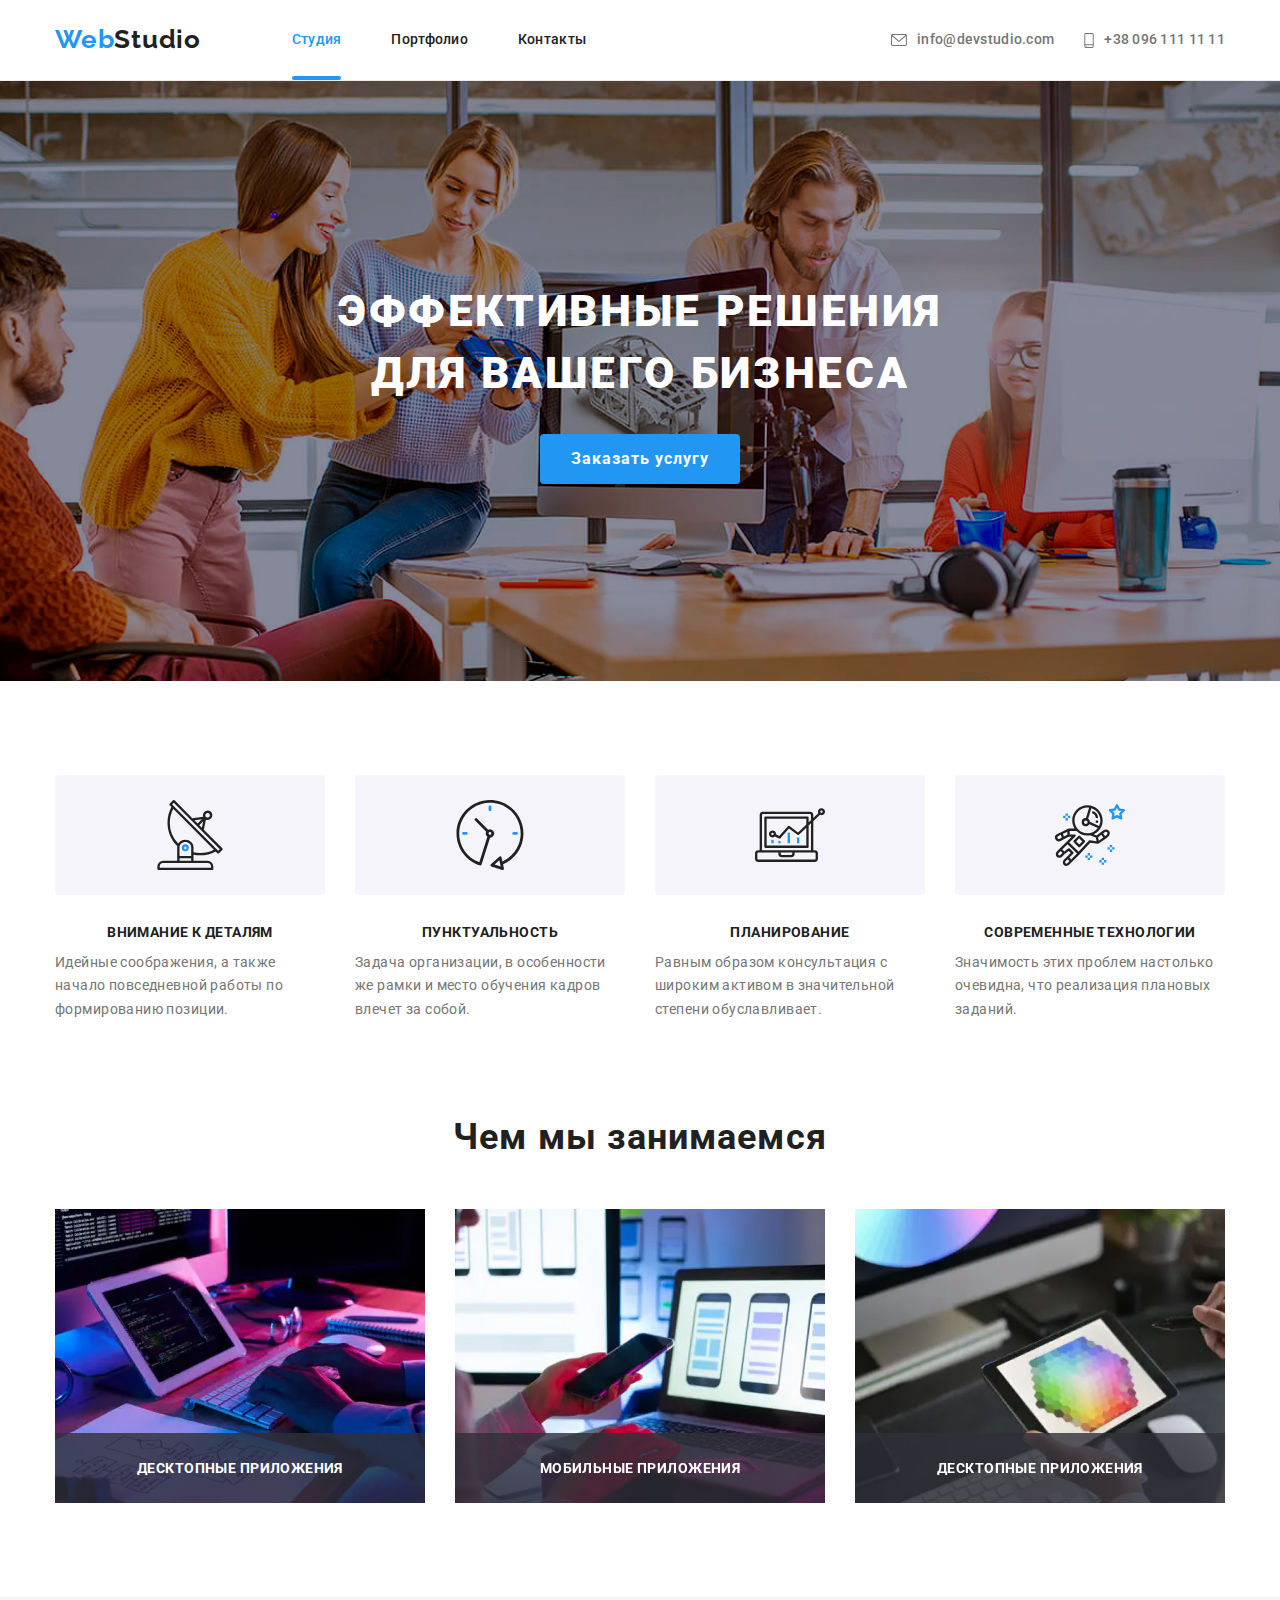
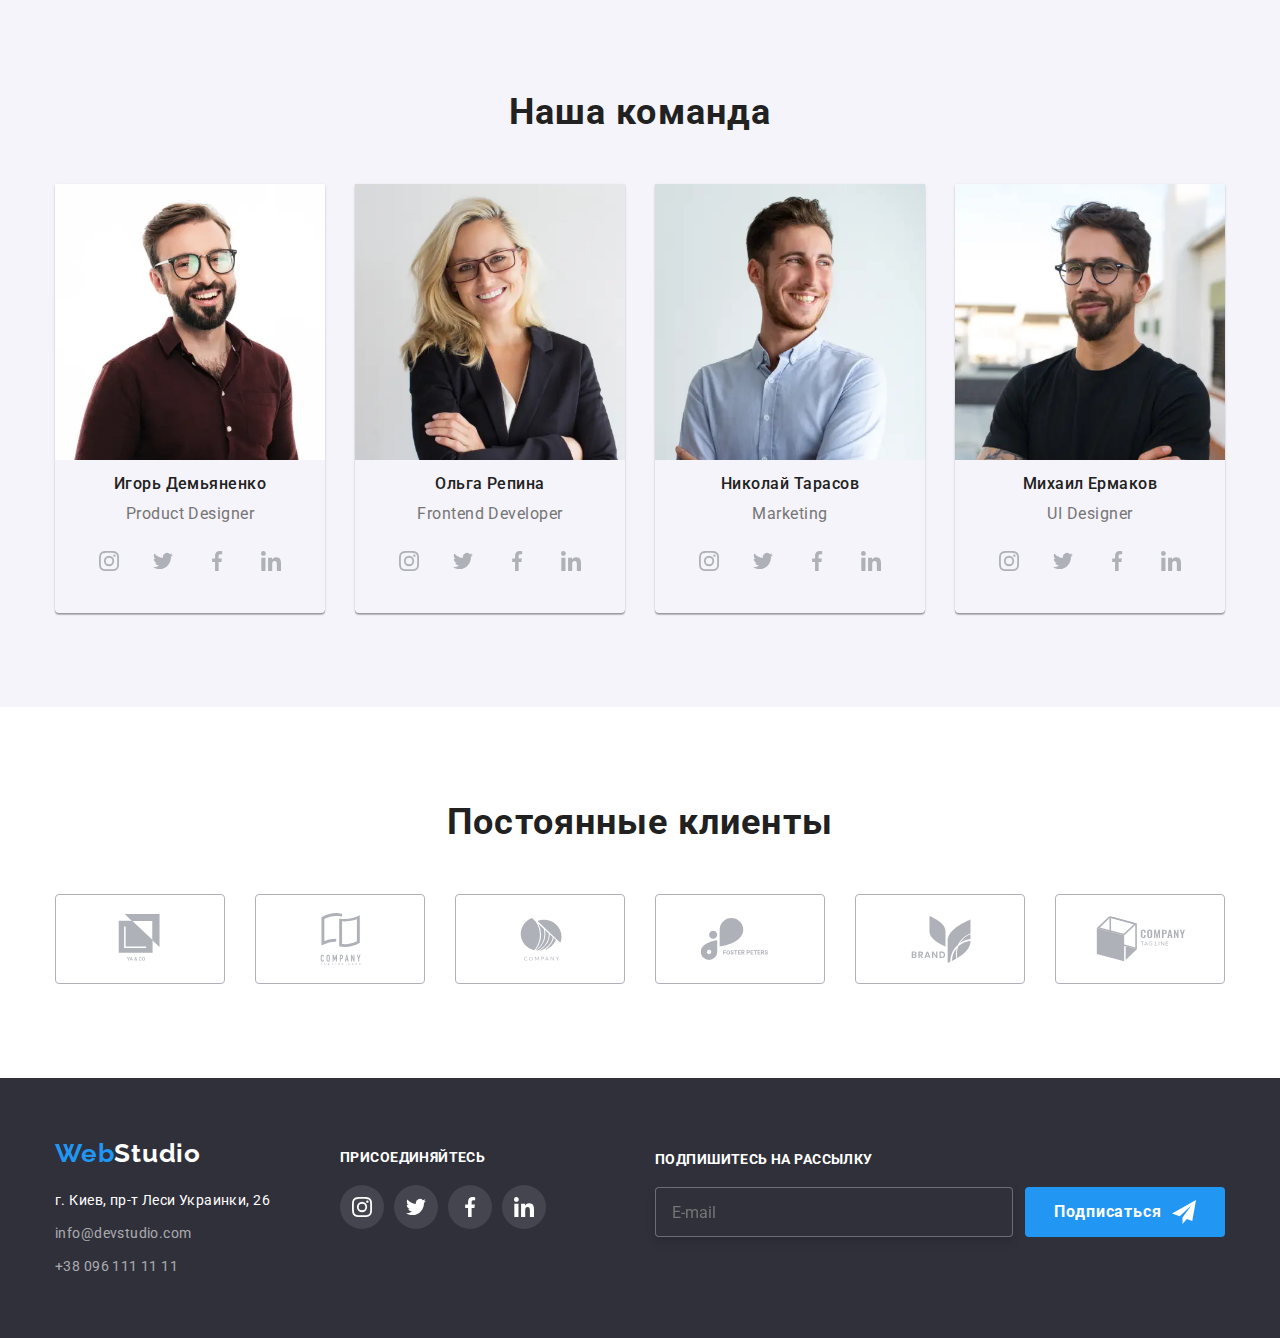
==== commit ea851298: "complited" ====
--- a/index.html
+++ b/index.html
@@ -184,19 +184,36 @@
                     <h2 class="section-title">Чем мы занимаемся</h2>
                     <ul class="activity-list">
                         <li class="activity-item">
-                            <img src="./Images/work1.jpg" alt="" width="370">
+                            <picture>
+                                <source srcset="./Images/Activity/img1.webp 1x, ./Images/Activity/img1@2x.webp 2x"
+                                type="image/webp">
+                                <img srcset="./Images/Activity/img1.jpg 1x, ./Images/Activity/img1@2x.jpg 2x" 
+                                src="./Images/Activity/img1.jpg" alt="" width="370">
+                            </picture>
                             <div class="activity-text">
                                 <p>Десктопные приложения</p>
                             </div>
                         </li>
                         <li class="activity-item">
-                            <img src="./Images/work2.jpg" alt="" width="370">
+                            <picture>
+                                <source srcset="./Images/Activity/img2.webp 1x,
+                                 ./Images/Activity/img2@2x.webp 2x"
+                                  type="image/webp">
+                                <img srcset="./Images/Activity/img2.jpg 1x,
+                                 ./Images/Activity/img2@2x.jpg 2x"
+                                  src="./Images/Activity/img2.jpg"
+                                    alt="" width="370">
+                            </picture>
                             <div class="activity-text">
                                 <p>Мобильные приложения</p>
                             </div>
                         </li>
                         <li class="activity-item">
-                            <img src="./Images/work3.jpg" alt="" width="370">
+                            <picture>
+                                <source srcset="./Images/Activity/img3.webp 1x, ./Images/Activity/img3@2x.webp 2x" type="image/webp">
+                                <img srcset="./Images/Activity/img3.jpg 1x, ./Images/Activity/img3@2x.jpg 2x" src="./Images/Activity/img3.jpg"
+                                    alt="" width="370">
+                            </picture>
                             <div class="activity-text">
                                 <p>Десктопные приложения</p>
                             </div>
@@ -213,7 +230,14 @@
                     <ul class="team-list">
                         <li class="team-item">
                             <div class="team-thumb">
-                                <img class="team-photo" src="./Images/specialist1.jpg" alt="Игорь Демьяненко">
+                                <picture>
+                                    <source srcset="./Images/Team/img.webp 1x, 
+                                                    ./Images/Team/img@2x.webp 2x"
+                                            type="image/webp">
+                                    <img srcset="./Images/Team/img.jpg 1x, ./Images/Team/img@2x.jpg 2x"  
+                                         src="./Images/Team/img.jpg" alt="Игорь Демьяненко"
+                                         sizes="(min-width: 1200px) 25vw, (min-width: 768px) 50vw, 100vw">
+                                </picture>
                             </div>
                             <h3 class="team-employee">Игорь Демьяненко</h3>
                             <p class="team-position">Product Designer</p>
@@ -250,7 +274,15 @@
                         </li>
                         <li class="team-item">
                             <div class="team-thumb">
-                                <img class="team-photo" src="./Images/specialist2.jpg" alt="Ольга Репина">
+                                <picture>
+                                    <source srcset="./Images/Team/img2.webp 1x, 
+                                                    ./Images/Team/img2@2x.webp 2x" 
+                                            type="image/webp">
+                                    <img srcset="./Images/Team/img2.jpg 1x,
+                                                 ./Images/Team/img2@2x.jpg 2x" 
+                                        src="./Images/Team/img2.jpg" alt="Ольга Репина" 
+                                        sizes="(min-width: 1200px) 25vw, (min-width: 768px) 50vw, 100vw">
+                                </picture>
                             </div>
                             <h3 class="team-employee">Ольга Репина</h3>
                             <p class="team-position">Frontend Developer</p>
@@ -287,7 +319,15 @@
                         </li>
                         <li class="team-item">
                             <div class="team-thumb">
-                                <img class="team-photo" src="./Images/specialist3.jpg" alt="Николай Тарасов">
+                                <picture>
+                                    <source srcset="./Images/Team/img3.webp 1x, 
+                                                    ./Images/Team/img3@2x.webp 2x"
+                                            type="image/webp">
+                                    <img srcset="./Images/Team/img3.jpg 1x,
+                                                ./Images/Team/img3@2x.jpg 2x" 
+                                         src="./Images/Team/img3.jpg" alt="Николай Тарасов" 
+                                        sizes="(min-width: 1200px) 25vw, (min-width: 768px) 50vw, 100vw">
+                                </picture>
                             </div>
                             <h3 class="team-employee">Николай Тарасов</h3>
                             <p class="team-position">Marketing</p>
@@ -324,7 +364,15 @@
                         </li>
                         <li class="team-item">
                             <div class="team-thumb">
-                                <img class="team-photo" src="./Images/specialist4.jpg" alt="Михаил Ермаков">
+                                <picture>
+                                    <source srcset="./Images/Team/img4.webp 1x, 
+                                                    ./Images/Team/img4@2x.webp 2x" 
+                                            type="image/webp">
+                                    <img srcset="./Images/Team/img4.jpg 1x,
+                                                ./Images/Team/img4@2x.jpg 2x" 
+                                        src="./Images/Team/img4.jpg" alt="Михаил Ермаков" 
+                                        sizes="(min-width: 1200px) 25vw, (min-width: 768px) 50vw, 100vw">
+                                </picture>
                             </div>
                             <h3 class="team-employee">Михаил Ермаков</h3>
                             <p class="team-position">UI Designer</p>
--- a/css/main.min.css
+++ b/css/main.min.css
@@ -1,3 +1,3 @@
 /*! modern-normalize v1.0.0 | MIT License | https://github.com/sindresorhus/modern-normalize */*,*::before,*::after{-webkit-box-sizing:border-box;box-sizing:border-box}:root{-moz-tab-size:4;-o-tab-size:4;tab-size:4}html{line-height:1.15;-webkit-text-size-adjust:100%}body{margin:0;padding:0}body{font-family:system-ui,-apple-system,"Segoe UI",Roboto,Helvetica,Arial,sans-serif,"Apple Color Emoji","Segoe UI Emoji"}hr{height:0;color:inherit}abbr[title]{-webkit-text-decoration:underline dotted;text-decoration:underline dotted}b,strong{font-weight:bolder}code,kbd,samp,pre{font-family:ui-monospace, SFMono-Regular, Consolas, "Liberation Mono", Menlo,- monospace;font-size:1em}small{font-size:80%}sub,sup{font-size:75%;line-height:0;position:relative;vertical-align:baseline}sub{bottom:-0.25em}sup{top:-0.5em}table{text-indent:0;border-color:inherit}button,input,optgroup,select,textarea{font-family:inherit;font-size:100%;line-height:1.15;margin:0}button,select{text-transform:none}button,[type="button"],[type="reset"],[type="submit"]{-webkit-appearance:button}::-moz-focus-inner{border-style:none;padding:0}:-moz-focusring{outline:1px dotted ButtonText}:-moz-ui-invalid{box-shadow:none}legend{padding:0}progress{vertical-align:baseline}::-webkit-inner-spin-button,::-webkit-outer-spin-button{height:auto}[type="search"]{-webkit-appearance:textfield;outline-offset:-2px}::-webkit-search-decoration{-webkit-appearance:none}::-webkit-file-upload-button{-webkit-appearance:button;font:inherit}summary{display:list-item}.container{margin-left:auto;margin-right:auto;padding-left:15px;padding-right:15px}@media screen and (min-width: 480px){.container{width:480px}}@media screen and (min-width: 768px){.container{width:768px}}@media screen and (min-width: 1200px){.container{width:1200px}}a{text-decoration:none}ul{list-style:none;margin:0;padding:0}img{display:block;width:100%;height:auto}body{font-family:"Roboto", sans-serif}body.modal-open{overflow:hidden}.section-title{margin-top:0;margin-bottom:30px;text-align:center;font-weight:700;font-size:28px;line-height:1.2;letter-spacing:0.03em;color:#212121}@media screen and (min-width: 1200px){.section-title{margin-bottom:50px;font-size:36px}}.main-button{display:inline-block;width:200px;height:50px;border-radius:4px;border:none;font-weight:700;font-size:16px;line-height:1.9;letter-spacing:0.06em;color:#fff;background-color:#2196f3;cursor:pointer}.main-button:focus,.main-button:hover{background-color:#188ce8}header{position:relative;border-bottom:1px solid #ececec}.header-nav{display:-webkit-box;display:-ms-flexbox;display:flex;-webkit-box-pack:justify;-ms-flex-pack:justify;justify-content:space-between;-webkit-box-align:center;-ms-flex-align:center;align-items:center}.logo{display:inline-block;font-family:"Raleway", sans-serif;font-weight:700;font-size:24px;line-height:1.2;letter-spacing:0.03em;color:#212121}.logo span{color:#2196f3}@media screen and (max-width: 767px){.header{height:60px}.logo{padding-top:16px;padding-bottom:16px}.header-button{display:-webkit-inline-box;display:-ms-inline-flexbox;display:inline-flex;margin:0 7px 0 0;padding:0;background-color:transparent;border:none}.header-button .icon-close{display:none}.header-button.is-open .icon-close{display:block}.header-button.is-open .icon-menu{display:none}.menu-container{display:none;position:absolute;left:0;top:100%;width:100%;background-color:#fff;-webkit-box-shadow:0px 4px 8px rgba(0,0,0,0.04),0px 2px 4px rgba(0,0,0,0.08),0px 1px 3px rgba(0,0,0,0.16);box-shadow:0px 4px 8px rgba(0,0,0,0.04),0px 2px 4px rgba(0,0,0,0.08),0px 1px 3px rgba(0,0,0,0.16)}.menu-container.is-open{display:block}.nav-list{padding-top:60px;padding-bottom:60px}.nav-contacts{padding-bottom:60px}.nav-contacts-item,.nav-list-item{display:-webkit-box;display:-ms-flexbox;display:flex;-webkit-box-pack:center;-ms-flex-pack:center;justify-content:center}.nav-list-item:not(:first-child){padding-top:40px}.nav-contacts-item:not(:last-child){padding-bottom:16px}.nav-list-link{position:relative}.current::after{position:absolute;bottom:-8px;left:0;content:""}}@media screen and (min-width: 768px){.logo{padding-top:26px;padding-bottom:26px}.header-button{display:none}.menu-container{display:-webkit-box;display:-ms-flexbox;display:flex}.nav-list{display:-webkit-box;display:-ms-flexbox;display:flex;-webkit-box-align:center;-ms-flex-align:center;align-items:center;margin-right:84px}}@media screen and (min-width: 1200px){.logo{padding-top:24px;padding-bottom:25px;font-size:26px}.nav-list{margin-right:305px}.nav-contacts{display:-webkit-box;display:-ms-flexbox;display:flex}.nav-contacts-item:not(:last-child){margin-right:30px}}.nav-list-item{position:relative}@media screen and (min-width: 768px){.nav-list-item:not(:last-child){margin-right:50px}}.nav-list-link{position:relative;font-weight:500;font-size:18px;line-height:1.7;letter-spacing:0.02em;color:#212121;-webkit-transition:color 250ms cubic-bezier(0.4, 0, 0.2, 1);transition:color 250ms cubic-bezier(0.4, 0, 0.2, 1)}.nav-list-link:hover,.nav-list-link:focus{color:#2196f3}@media screen and (min-width: 768px){.nav-list-link{font-size:14px;padding-top:32px;padding-bottom:32px}}.nav-contacts-link{display:-webkit-box;display:-ms-flexbox;display:flex;-webkit-box-align:center;-ms-flex-align:center;align-items:center;font-weight:500;font-size:18px;line-height:1.7;letter-spacing:0.02em;color:#757575;-webkit-transition:color 250ms cubic-bezier(0.4, 0, 0.2, 1);transition:color 250ms cubic-bezier(0.4, 0, 0.2, 1)}.nav-contacts-link:hover,.nav-contacts-link:focus{color:#2196f3}@media screen and (min-width: 768px){.nav-contacts-link{font-size:12px}}@media screen and (min-width: 1200px){.nav-contacts-link{font-size:14px}}.link-mail,.link-phone{margin-right:10px;fill:currentColor}.current{color:#2196f3}.current::after{position:absolute;left:0;content:"";width:100%;height:4px;background-color:#2196f3;border-radius:2px}@media screen and (min-width: 768px){.current::after{bottom:-1px}}.hero{margin-right:auto;margin-left:auto;padding-top:118px;padding-bottom:118px;height:400px;max-width:1600px;background-color:#2f303a;background-image:-webkit-gradient(linear, left top, right top, from(rgba(47,48,58,0.4)), to(rgba(47,48,58,0.4))),url(../Images/hero.jpg);background-image:linear-gradient(to right, rgba(47,48,58,0.4), rgba(47,48,58,0.4)),url(../Images/hero.jpg);background-size:cover;background-position:center}@media screen and (min-width: 1200px){.hero{padding-top:200px;padding-bottom:200px;height:600px}}.wrapper-hero{margin-left:auto;margin-right:auto;max-width:360px;text-align:center}@media screen and (min-width: 1200px){.wrapper-hero{max-width:696px}}.hero-title{margin-top:0;margin-bottom:30px;font-weight:900;font-size:26px;line-height:1.6;letter-spacing:0.06em;text-transform:uppercase;color:#fff}@media screen and (min-width: 1200px){.hero-title{font-size:44px;line-height:1.4}}.backdrop{position:fixed;top:0;left:0;width:100%;height:100%;background:rgba(0,0,0,0.2);-webkit-transition-property:opacity;transition-property:opacity;-webkit-transition-duration:250ms;transition-duration:250ms;-webkit-transition-timing-function:cubic-bezier(0.4, 0, 0.2, 1);transition-timing-function:cubic-bezier(0.4, 0, 0.2, 1);overflow-y:scroll;padding:94px 15px}.modal{position:relative;padding:40px;background:#fff;-webkit-box-shadow:0px 1px 3px rgba(0,0,0,0.12),0px 1px 1px rgba(0,0,0,0.14),0px 2px 1px rgba(0,0,0,0.2);box-shadow:0px 1px 3px rgba(0,0,0,0.12),0px 1px 1px rgba(0,0,0,0.14),0px 2px 1px rgba(0,0,0,0.2);border-radius:4px}@media screen and (min-width: 480px){.modal{position:absolute;top:50%;left:50%;-webkit-transform:translate(-50%, -50%);transform:translate(-50%, -50%);padding:40px;width:450px}}@media screen and (min-width: 480px) and (max-width: 1199px){.modal{overflow-y:scroll}}@media screen and (min-width: 1200px){.modal{width:528px}}.is-hidden{opacity:0;pointer-events:none}.button-close{position:absolute;top:8px;right:8px;width:30px;height:30px;padding:0;display:-webkit-box;display:-ms-flexbox;display:flex;-webkit-box-pack:center;-ms-flex-pack:center;justify-content:center;-webkit-box-align:center;-ms-flex-align:center;align-items:center;background-color:#fff;border-radius:50%;border:1px solid rgba(0,0,0,0.1)}.icon-close{width:18px;height:18px;background-color:#fff}.button-close:hover .icon-close,.button-close:focus .icon-close{fill:#2196f3}.inputs{margin-bottom:20px}.form{display:-webkit-box;display:-ms-flexbox;display:flex;-webkit-box-orient:vertical;-webkit-box-direction:normal;-ms-flex-direction:column;flex-direction:column}.form h2{margin-bottom:12px;font-weight:700;font-size:20px;line-height:1.5;text-align:center;letter-spacing:0.03em;color:#212121}.label-form{position:relative;display:-webkit-box;display:-ms-flexbox;display:flex;-webkit-box-orient:vertical;-webkit-box-direction:normal;-ms-flex-direction:column;flex-direction:column}.label-form:not(:last-child){margin-bottom:10px}.text-form{margin-bottom:4px;font-weight:500;font-size:12px;line-height:1.2;letter-spacing:0.01em;color:#757575}.input-form{padding-top:12px;padding-bottom:12px;padding-left:42px;border:1px solid rgba(33,33,33,0.2);-webkit-box-sizing:border-box;box-sizing:border-box;border-radius:4px;cursor:pointer;font-size:16px;-webkit-transition-duration:250ms;transition-duration:250ms;-webkit-transition-timing-function:cubic-bezier(0.4, 0, 0.2, 1);transition-timing-function:cubic-bezier(0.4, 0, 0.2, 1)}.input-form:focus{border-color:#2196f3;outline:none;cursor:pointer;-webkit-transition-duration:250ms;transition-duration:250ms;-webkit-transition-timing-function:cubic-bezier(0.4, 0, 0.2, 1);transition-timing-function:cubic-bezier(0.4, 0, 0.2, 1)}.input-form:focus ~ svg{fill:#2196f3;cursor:pointer;-webkit-transition-duration:250ms;transition-duration:250ms;-webkit-transition-timing-function:cubic-bezier(0.4, 0, 0.2, 1);transition-timing-function:cubic-bezier(0.4, 0, 0.2, 1)}.label-form svg{position:absolute;bottom:14px;left:15px;fill:#212121}.comment{padding:12px 16px;width:100%;max-height:120px;resize:none}.checkbox{-ms-flex-item-align:center;-ms-grid-row-align:center;align-self:center;margin-bottom:30px}.lable-checkbox{display:-webkit-box;display:-ms-flexbox;display:flex;-webkit-box-align:center;-ms-flex-align:center;align-items:center}.input-checkbox{-webkit-appearance:none;-moz-appearance:none;appearance:none;cursor:pointer}.input-checkbox svg{display:inline-block;-webkit-transition-duration:250ms;transition-duration:250ms;-webkit-transition-timing-function:cubic-bezier(0.4, 0, 0.2, 1);transition-timing-function:cubic-bezier(0.4, 0, 0.2, 1)}.input-checkbox:checked+svg{background-image:url(../Images/Icons/icon-check.svg);background-color:#2196f3;background-size:contain;background-origin:border-box;fill:transparent;border-radius:2px;-webkit-transition-duration:250ms;transition-duration:250ms;-webkit-transition-timing-function:cubic-bezier(0.4, 0, 0.2, 1);transition-timing-function:cubic-bezier(0.4, 0, 0.2, 1)}.checkbox-text{margin-left:8px;font-weight:400;font-size:12px;line-height:1.2;letter-spacing:0.03em;color:#757575}@media screen and (min-width: 1200px){.checkbox-text{font-size:14px;line-height:1.7}}.checkbox-link{font-weight:400;font-size:12px;line-height:1.2;letter-spacing:0.03em;color:#2196f3;text-decoration:underline}@media screen and (min-width: 1200px){.checkbox-link{font-size:14px;line-height:1.7}}.form .main-button{margin:0 auto}.advantages{padding-top:60px;padding-bottom:60px}.advantages-wrapper-icons{display:-webkit-box;display:-ms-flexbox;display:flex;-webkit-box-pack:center;-ms-flex-pack:center;justify-content:center;-webkit-box-align:center;-ms-flex-align:center;align-items:center;margin-bottom:30px;height:120px;border-radius:4px;background-color:#f5f4fa}.advantages-icon{display:inline-block;height:70px;width:70px}.advantages-title{margin-top:0;margin-bottom:10px;text-align:center;font-weight:700;font-size:14px;line-height:1.1;letter-spacing:0.03em;text-transform:uppercase;color:#212121}.advantages-text{margin-top:0;margin-bottom:0;font-weight:normal;font-size:14px;line-height:1.7;letter-spacing:0.03em;color:#757575}@media screen and (max-width: 767px){.advantages-item{margin-bottom:30px}}@media screen and (min-width: 768px) and (max-width: 1199px){.advantages-list{display:-webkit-box;display:-ms-flexbox;display:flex;-webkit-box-pack:justify;-ms-flex-pack:justify;justify-content:space-between;-ms-flex-wrap:wrap;flex-wrap:wrap;margin:-15px}.advantages-item{margin:15px;width:354px}}@media screen and (min-width: 1200px){.advantages{padding-top:94px;padding-bottom:94px}.advantages-list{display:-webkit-box;display:-ms-flexbox;display:flex;-webkit-box-pack:justify;-ms-flex-pack:justify;justify-content:space-between}.advantages-item{width:270px}.advantages-item:not(:last-child){margin-right:30px}}@media screen and (max-width: 1199px){.activity{display:none}}.activity{padding-bottom:94px}.activity-list{display:-webkit-box;display:-ms-flexbox;display:flex}.activity-item{position:relative;width:370px;height:294px;background-color:#2f303a}.activity-item:not(:last-child){margin-right:30px}.activity-text{position:absolute;bottom:0;left:0;height:70px;width:100%;background:rgba(47,48,58,0.8)}.activity-text p{padding:27px;margin:0 auto;font-weight:700;font-size:14px;line-height:16px;text-align:center;letter-spacing:0.03em;text-transform:uppercase;color:#fff}.team{padding-top:60px;padding-bottom:60px;background-color:#f5f4fa}@media screen and (min-width: 1200px){.team{padding-top:94px;padding-bottom:94px}}@media screen and (min-width: 768px) and (max-width: 1199px){.team-list{display:-webkit-box;display:-ms-flexbox;display:flex;-webkit-box-pack:justify;-ms-flex-pack:justify;justify-content:space-between;-ms-flex-wrap:wrap;flex-wrap:wrap;margin:-15px}}@media screen and (min-width: 1200px){.team-list{display:-webkit-box;display:-ms-flexbox;display:flex;-webkit-box-pack:justify;-ms-flex-pack:justify;justify-content:space-between}}.team-item{padding-bottom:24px;-webkit-box-shadow:0px 1px 3px rgba(0,0,0,0.12),0px 1px 1px rgba(0,0,0,0.14),0px 2px 1px rgba(0,0,0,0.2);box-shadow:0px 1px 3px rgba(0,0,0,0.12),0px 1px 1px rgba(0,0,0,0.14),0px 2px 1px rgba(0,0,0,0.2);border-radius:0px 0px 4px 4px}@media screen and (max-width: 767px){.team-item:not(:last-child){margin-bottom:30px}}@media screen and (min-width: 768px) and (max-width: 1199px){.team-item{margin:15px;width:354px}}@media screen and (min-width: 1200px){.team-item{padding-bottom:30px;width:270px}.team-item:not(:last-child){margin-right:30px}}.team-thumb{margin-bottom:30px;max-width:450px;height:460px}@media screen and (min-width: 768px){.team-thumb{width:354px;height:374px}}@media screen and (min-width: 1200px){.team-thumb{width:270px;height:260px}}.team-employee{margin-top:0;margin-bottom:10px;text-align:center;font-weight:500;font-size:16px;line-height:1.2;letter-spacing:0.03em;color:#212121}.team-position{margin-top:0;margin-bottom:16px;text-align:center;font-weight:400;font-size:16px;line-height:1.2;letter-spacing:0.03em;color:#757575}.social-networks{display:-webkit-box;display:-ms-flexbox;display:flex;-webkit-box-pack:center;-ms-flex-pack:center;justify-content:center}.social-icons{display:-webkit-box;display:-ms-flexbox;display:flex;-webkit-box-pack:center;-ms-flex-pack:center;justify-content:center;-webkit-box-align:center;-ms-flex-align:center;align-items:center;width:44px;height:44px;border-radius:50%;color:#afb1b8;-webkit-transition:background-color 250ms cubic-bezier(0.4, 0, 0.2, 1),color 250ms cubic-bezier(0.4, 0, 0.2, 1);transition:background-color 250ms cubic-bezier(0.4, 0, 0.2, 1),color 250ms cubic-bezier(0.4, 0, 0.2, 1)}.social-icons:hover,.social-icons:focus{background-color:#2196f3;color:#fff}.social-icons-wr:not(:last-child){margin-right:10px}.social-icon{width:20px;height:20px;fill:currentColor}.clients{padding-top:60px;padding-bottom:60px}@media screen and (min-width: 1200px){.clients{padding-top:94px;padding-bottom:94px}}.clients-list{display:-webkit-box;display:-ms-flexbox;display:flex;-webkit-box-pack:center;-ms-flex-pack:center;justify-content:center}.clients-icons{display:-webkit-box;display:-ms-flexbox;display:flex;-webkit-box-pack:center;-ms-flex-pack:center;justify-content:center;-webkit-box-align:center;-ms-flex-align:center;align-items:center;width:210px;height:90px;color:#afb1b8;border:1px solid;border-radius:4px;-webkit-transition:color 250ms cubic-bezier(0.4, 0, 0.2, 1);transition:color 250ms cubic-bezier(0.4, 0, 0.2, 1)}.clients-icons:hover,.clients-icons:focus{color:#2196f3}@media screen and (min-width: 768px){.clients-icons{width:226px}}@media screen and (min-width: 1200px){.clients-icons{width:170px}}.clients-icon{width:100%;height:90px;fill:currentColor}@media screen and (max-width: 1199px){.clients-list{-ms-flex-wrap:wrap;flex-wrap:wrap;margin:-15px}.clients-wrapper{margin:15px}.clients-wrapper:nth-last-child(-n+2){margin-bottom:0}}@media screen and (min-width: 1200px){.clients-wrapper:not(:last-child){margin-right:30px}}.footer{padding-top:60px;padding-bottom:60px;background-color:#2f303a}.footer .logo{padding:0;margin-bottom:20px;display:block;color:#fff}@media screen and (max-width: 1199px){.footer .logo{text-align:center}}.footer-addr-item:not(:last-child){margin-bottom:9px}.physical-addr{display:block;font-style:normal;font-weight:400;font-size:14px;line-height:1.7;letter-spacing:0.03em;color:#fff}@media screen and (max-width: 1199px){.physical-addr{text-align:center}}.connection{display:block;font-style:normal;font-weight:400;font-size:14px;line-height:1.7;letter-spacing:0.03em;color:rgba(255,255,255,0.6)}@media screen and (max-width: 1199px){.connection{text-align:center}}.ft-icons{-webkit-box-pack:center;-ms-flex-pack:center;justify-content:center}.ft-social-links{padding-top:60px}.ft-icons-title{margin-top:0;margin-bottom:20px;font-weight:700;font-size:14px;line-height:1.1;letter-spacing:0.03em;text-transform:uppercase;color:#fff}@media screen and (max-width: 1199px){.ft-icons-title{text-align:center}}.ft-icons .social-icons{background:rgba(255,255,255,0.1);color:#fff}.ft-icons .social-icons:hover,.ft-icons .social-icons:focus{background-color:#2196f3}.ft-icons .social-icon{fill:currentColor}.send{padding-top:60px}.send h2{margin-top:0;margin-bottom:20px;font-weight:700;font-size:14px;line-height:1.1;text-align:center;letter-spacing:0.03em;text-transform:uppercase;color:#fff}.input-send{display:block;margin-bottom:20px;padding:15px 16px;width:100%;height:50px;color:#fff;background-color:#2f303a;border:1px solid rgba(255,255,255,0.3);-webkit-box-sizing:border-box;box-sizing:border-box;-webkit-filter:drop-shadow(0px 4px 4px rgba(0,0,0,0.15));filter:drop-shadow(0px 4px 4px rgba(0,0,0,0.15));border-radius:4px;-webkit-transition-duration:250ms;transition-duration:250ms;-webkit-transition-timing-function:cubic-bezier(0.4, 0, 0.2, 1);transition-timing-function:cubic-bezier(0.4, 0, 0.2, 1)}.input-send:focus{border-color:#2196f3;outline:none;cursor:pointer;-webkit-transition-duration:250ms;transition-duration:250ms;-webkit-transition-timing-function:cubic-bezier(0.4, 0, 0.2, 1);transition-timing-function:cubic-bezier(0.4, 0, 0.2, 1)}@media screen and (min-width: 768px) and (max-width: 1199px){.input-send{margin-left:auto;margin-right:auto;width:450px}}@media screen and (min-width: 1200px){.input-send{margin-bottom:0;margin-right:12px;width:358px}}.form-send .main-button{display:-webkit-box;display:-ms-flexbox;display:flex;-webkit-box-align:center;-ms-flex-align:center;align-items:center;-webkit-box-pack:center;-ms-flex-pack:center;justify-content:center;fill:currentColor}.form-send .main-button span{margin-right:10px}@media screen and (max-width: 1199px){.form-send .main-button{margin-left:auto;margin-right:auto}}@media screen and (min-width: 768px){.ft-wrapper-items{display:-webkit-box;display:-ms-flexbox;display:flex;-webkit-box-pack:center;-ms-flex-pack:center;justify-content:center}.ft-social-links{padding-top:5px;margin-left:165px}}@media screen and (min-width: 1200px){.footer-container{display:-webkit-box;display:-ms-flexbox;display:flex;-webkit-box-pack:justify;-ms-flex-pack:justify;justify-content:space-between}.form-send{display:-webkit-box;display:-ms-flexbox;display:flex}.ft-social-links{padding-top:12px;margin-left:70px}.send{padding-top:12px}.send h2{display:inline-block}}.invisible{display:none}.portfolio{padding-top:60px;padding-bottom:60px}@media screen and (min-width: 1200px){.portfolio{padding-top:94px;padding-bottom:94px}}.portfolio-filters-list{display:-webkit-box;display:-ms-flexbox;display:flex;-webkit-box-pack:center;-ms-flex-pack:center;justify-content:center;margin-bottom:40px}@media screen and (max-width: 767px){.portfolio-filters-list{-ms-flex-wrap:wrap;flex-wrap:wrap;-webkit-box-pack:start;-ms-flex-pack:start;justify-content:start}}@media screen and (min-width: 768px){.portfolio-filters-list{margin-bottom:30px}}@media screen and (min-width: 1200px){.portfolio-filters-list{margin-bottom:50px}}.portfolio-filter:not(:last-child){margin-right:8px}@media screen and (max-width: 767px){.portfolio-filter:not(:nth-last-child(-n+2)){margin-bottom:15px}}.btn-filter{padding:6px 22px;border-radius:4px;border:none;background-color:#f5f4fa;font-weight:500;font-size:16px;line-height:1.6;text-align:center;letter-spacing:0.03em;text-transform:capitalize;color:#212121;-webkit-transition:background-color 250ms cubic-bezier(0.4, 0, 0.2, 1),color 250ms cubic-bezier(0.4, 0, 0.2, 1);transition:background-color 250ms cubic-bezier(0.4, 0, 0.2, 1),color 250ms cubic-bezier(0.4, 0, 0.2, 1)}.btn-filter:hover{background-color:#2196f3;color:#fff;-webkit-box-shadow:0px 3px 1px rgba(0,0,0,0.1),0px 1px 2px rgba(0,0,0,0.08),0px 2px 2px rgba(0,0,0,0.12);box-shadow:0px 3px 1px rgba(0,0,0,0.1),0px 1px 2px rgba(0,0,0,0.08),0px 2px 2px rgba(0,0,0,0.12)}.portfolio-card:hover,.portfolio-card:focus{-webkit-transform:translateY(0);transform:translateY(0);-webkit-box-shadow:0px 1px 1px rgba(0,0,0,0.12),0px 4px 4px rgba(0,0,0,0.06),1px 4px 6px rgba(0,0,0,0.16);box-shadow:0px 1px 1px rgba(0,0,0,0.12),0px 4px 4px rgba(0,0,0,0.06),1px 4px 6px rgba(0,0,0,0.16)}@media screen and (max-width: 767px){.portfolio-card:not(:last-child){margin-bottom:30px}}.portfolio-thumb{position:relative;max-width:450px;height:294px;overflow:hidden}@media screen and (min-width: 768px){.portfolio-thumb{width:354px}}@media screen and (min-width: 1200px){.portfolio-thumb{width:370px}}.portfolio-overlay{position:absolute;top:0;left:0;width:100%;height:100%;background-color:rgba(33,150,243,0.9);-webkit-transform:translateY(100%);transform:translateY(100%);-webkit-transition:-webkit-transform 250ms cubic-bezier(0.4, 0, 0.2, 1);transition:-webkit-transform 250ms cubic-bezier(0.4, 0, 0.2, 1);transition:transform 250ms cubic-bezier(0.4, 0, 0.2, 1);transition:transform 250ms cubic-bezier(0.4, 0, 0.2, 1), -webkit-transform 250ms cubic-bezier(0.4, 0, 0.2, 1)}.portfolio-card:hover .portfolio-overlay,.portfolio-card:focus .portfolio-overlay{-webkit-transform:translateY(0);transform:translateY(0)}.portfolio-overlay p{padding:77px 24px;margin:0;font-weight:400;font-size:18px;line-height:1.6;letter-spacing:0.03em;color:#fff}@media screen and (min-width: 768px){.portfolio-overlay p{padding:49px 24px}}@media screen and (min-width: 1200px){.portfolio-overlay p{padding:63px 24px}}.card-content{padding-top:20px;padding-bottom:20px;padding-left:24px;border-right-width:1px;border-right-style:solid;border-right-color:#eeeeee;border-bottom-width:1px;border-bottom-style:solid;border-bottom-color:#eeeeee;border-left-width:1px;border-left-style:solid;border-left-color:#eeeeee}.project{margin-top:0;margin-bottom:0;font-weight:700;font-size:18px;line-height:2;letter-spacing:0.06em;color:#212121}.type{margin-top:4px;margin-bottom:0;font-weight:400;font-size:16px;line-height:1.9;letter-spacing:0.03em;color:#757575}@media screen and (min-width: 768px){.portfolio-projects{display:-webkit-box;display:-ms-flexbox;display:flex;-ms-flex-wrap:wrap;flex-wrap:wrap;margin:-15px}.portfolio-card{margin:15px}}
+ monospace;font-size:1em}small{font-size:80%}sub,sup{font-size:75%;line-height:0;position:relative;vertical-align:baseline}sub{bottom:-0.25em}sup{top:-0.5em}table{text-indent:0;border-color:inherit}button,input,optgroup,select,textarea{font-family:inherit;font-size:100%;line-height:1.15;margin:0}button,select{text-transform:none}button,[type="button"],[type="reset"],[type="submit"]{-webkit-appearance:button}::-moz-focus-inner{border-style:none;padding:0}:-moz-focusring{outline:1px dotted ButtonText}:-moz-ui-invalid{box-shadow:none}legend{padding:0}progress{vertical-align:baseline}::-webkit-inner-spin-button,::-webkit-outer-spin-button{height:auto}[type="search"]{-webkit-appearance:textfield;outline-offset:-2px}::-webkit-search-decoration{-webkit-appearance:none}::-webkit-file-upload-button{-webkit-appearance:button;font:inherit}summary{display:list-item}.container{margin-left:auto;margin-right:auto;padding-left:15px;padding-right:15px}@media screen and (min-width: 480px){.container{width:480px}}@media screen and (min-width: 768px){.container{width:768px}}@media screen and (min-width: 1200px){.container{width:1200px}}a{text-decoration:none}ul{list-style:none;margin:0;padding:0}img{display:block;width:100%;height:auto}body{font-family:"Roboto", sans-serif}body.modal-open{overflow:hidden}.section-title{margin-top:0;margin-bottom:30px;text-align:center;font-weight:700;font-size:28px;line-height:1.2;letter-spacing:0.03em;color:#212121}@media screen and (min-width: 1200px){.section-title{margin-bottom:50px;font-size:36px}}.main-button{display:inline-block;width:200px;height:50px;border-radius:4px;border:none;font-weight:700;font-size:16px;line-height:1.9;letter-spacing:0.06em;color:#fff;background-color:#2196f3;cursor:pointer}.main-button:focus,.main-button:hover{background-color:#188ce8}header{position:relative;border-bottom:1px solid #ececec}.header-nav{display:-webkit-box;display:-ms-flexbox;display:flex;-webkit-box-pack:justify;-ms-flex-pack:justify;justify-content:space-between;-webkit-box-align:center;-ms-flex-align:center;align-items:center}.logo{display:inline-block;font-family:"Raleway", sans-serif;font-weight:700;font-size:24px;line-height:1.2;letter-spacing:0.03em;color:#212121}.logo span{color:#2196f3}@media screen and (max-width: 767px){.header{height:60px}.logo{padding-top:16px;padding-bottom:16px}.header-button{display:-webkit-inline-box;display:-ms-inline-flexbox;display:inline-flex;margin:0 7px 0 0;padding:0;background-color:transparent;border:none}.header-button .icon-close{display:none}.header-button.is-open .icon-close{display:block}.header-button.is-open .icon-menu{display:none}.menu-container{display:none;position:absolute;left:0;top:100%;width:100%;background-color:#fff;-webkit-box-shadow:0px 4px 8px rgba(0,0,0,0.04),0px 2px 4px rgba(0,0,0,0.08),0px 1px 3px rgba(0,0,0,0.16);box-shadow:0px 4px 8px rgba(0,0,0,0.04),0px 2px 4px rgba(0,0,0,0.08),0px 1px 3px rgba(0,0,0,0.16)}.menu-container.is-open{display:block}.nav-list{padding-top:60px;padding-bottom:60px}.nav-contacts{padding-bottom:60px}.nav-contacts-item,.nav-list-item{display:-webkit-box;display:-ms-flexbox;display:flex;-webkit-box-pack:center;-ms-flex-pack:center;justify-content:center}.nav-list-item:not(:first-child){padding-top:40px}.nav-contacts-item:not(:last-child){padding-bottom:16px}.nav-list-link{position:relative}.current::after{position:absolute;bottom:-8px;left:0;content:""}}@media screen and (min-width: 768px){.logo{padding-top:26px;padding-bottom:26px}.header-button{display:none}.menu-container{display:-webkit-box;display:-ms-flexbox;display:flex}.nav-list{display:-webkit-box;display:-ms-flexbox;display:flex;-webkit-box-align:center;-ms-flex-align:center;align-items:center;margin-right:84px}}@media screen and (min-width: 1200px){.logo{padding-top:24px;padding-bottom:25px;font-size:26px}.nav-list{margin-right:305px}.nav-contacts{display:-webkit-box;display:-ms-flexbox;display:flex}.nav-contacts-item:not(:last-child){margin-right:30px}}.nav-list-item{position:relative}@media screen and (min-width: 768px){.nav-list-item:not(:last-child){margin-right:50px}}.nav-list-link{position:relative;font-weight:500;font-size:18px;line-height:1.7;letter-spacing:0.02em;color:#212121;-webkit-transition:color 250ms cubic-bezier(0.4, 0, 0.2, 1);transition:color 250ms cubic-bezier(0.4, 0, 0.2, 1)}.nav-list-link:hover,.nav-list-link:focus{color:#2196f3}@media screen and (min-width: 768px){.nav-list-link{font-size:14px;padding-top:32px;padding-bottom:32px}}.nav-contacts-link{display:-webkit-box;display:-ms-flexbox;display:flex;-webkit-box-align:center;-ms-flex-align:center;align-items:center;font-weight:500;font-size:18px;line-height:1.7;letter-spacing:0.02em;color:#757575;-webkit-transition:color 250ms cubic-bezier(0.4, 0, 0.2, 1);transition:color 250ms cubic-bezier(0.4, 0, 0.2, 1)}.nav-contacts-link:hover,.nav-contacts-link:focus{color:#2196f3}@media screen and (min-width: 768px){.nav-contacts-link{font-size:12px}}@media screen and (min-width: 1200px){.nav-contacts-link{font-size:14px}}.link-mail,.link-phone{margin-right:10px;fill:currentColor}.current{color:#2196f3}.current::after{position:absolute;left:0;content:"";width:100%;height:4px;background-color:#2196f3;border-radius:2px}@media screen and (min-width: 768px){.current::after{bottom:-1px}}.hero{margin-right:auto;margin-left:auto;padding-top:118px;padding-bottom:118px;height:400px;background-color:#2f303a}@media screen and (max-width: 479px){.hero{max-width:480px;background-image:url(../Images/Hero/hero.jpg),-webkit-gradient(linear, left top, right top, from(rgba(47,48,58,0.4)), to(rgba(47,48,58,0.4)));background-image:url(../Images/Hero/hero.jpg),linear-gradient(to right, rgba(47,48,58,0.4), rgba(47,48,58,0.4));background-size:cover;background-position:center}}@media screen and (max-width: 479px) and (min-device-pixel-ratio: 2), screen and (max-width: 479px) and (-webkit-min-device-pixel-ratio: 2), screen and (max-width: 479px) and (min-resolution: 192dpi), screen and (max-width: 479px) and (min-resolution: 2dppx){.hero{background-image:url(../Images/Hero/hero@2x.jpg),-webkit-gradient(linear, left top, right top, from(rgba(47,48,58,0.4)), to(rgba(47,48,58,0.4)));background-image:url(../Images/Hero/hero@2x.jpg),linear-gradient(to right, rgba(47,48,58,0.4), rgba(47,48,58,0.4))}}@media screen and (min-width: 480px){.hero{max-width:768px;background-image:url(../Images/Hero/hero768.jpg),-webkit-gradient(linear, left top, right top, from(rgba(47,48,58,0.4)), to(rgba(47,48,58,0.4)));background-image:url(../Images/Hero/hero768.jpg),linear-gradient(to right, rgba(47,48,58,0.4), rgba(47,48,58,0.4));background-size:cover;background-position:center}}@media screen and (min-width: 480px) and (min-device-pixel-ratio: 2), screen and (min-width: 480px) and (-webkit-min-device-pixel-ratio: 2), screen and (min-width: 480px) and (min-resolution: 192dpi), screen and (min-width: 480px) and (min-resolution: 2dppx){.hero{background-image:url(../Images/Hero/hero@2x768.jpg),-webkit-gradient(linear, left top, right top, from(rgba(47,48,58,0.4)), to(rgba(47,48,58,0.4)));background-image:url(../Images/Hero/hero@2x768.jpg),linear-gradient(to right, rgba(47,48,58,0.4), rgba(47,48,58,0.4))}}@media screen and (min-width: 768px){.hero{max-width:1600px;background-image:url(../Images/Hero/hero1600.jpg),-webkit-gradient(linear, left top, right top, from(rgba(47,48,58,0.4)), to(rgba(47,48,58,0.4)));background-image:url(../Images/Hero/hero1600.jpg),linear-gradient(to right, rgba(47,48,58,0.4), rgba(47,48,58,0.4));background-size:cover;background-position:center}}@media screen and (min-width: 768px) and (min-device-pixel-ratio: 2), screen and (min-width: 768px) and (-webkit-min-device-pixel-ratio: 2), screen and (min-width: 768px) and (min-resolution: 192dpi), screen and (min-width: 768px) and (min-resolution: 2dppx){.hero{background-image:url(../Images/Hero/hero@2x1600.jpg),-webkit-gradient(linear, left top, right top, from(rgba(47,48,58,0.4)), to(rgba(47,48,58,0.4)));background-image:url(../Images/Hero/hero@2x1600.jpg),linear-gradient(to right, rgba(47,48,58,0.4), rgba(47,48,58,0.4))}}@media screen and (min-width: 1200px){.hero{padding-top:200px;padding-bottom:200px;height:600px}}.wrapper-hero{margin-left:auto;margin-right:auto;max-width:360px;text-align:center}@media screen and (min-width: 1200px){.wrapper-hero{max-width:696px}}.hero-title{margin-top:0;margin-bottom:30px;font-weight:900;font-size:26px;line-height:1.6;letter-spacing:0.06em;text-transform:uppercase;color:#fff}@media screen and (min-width: 1200px){.hero-title{font-size:44px;line-height:1.4}}.backdrop{position:fixed;top:0;left:0;width:100%;height:100%;background:rgba(0,0,0,0.2);-webkit-transition-property:opacity;transition-property:opacity;-webkit-transition-duration:250ms;transition-duration:250ms;-webkit-transition-timing-function:cubic-bezier(0.4, 0, 0.2, 1);transition-timing-function:cubic-bezier(0.4, 0, 0.2, 1);overflow-y:scroll;padding:94px 15px}.modal{position:relative;padding:40px;background:#fff;-webkit-box-shadow:0px 1px 3px rgba(0,0,0,0.12),0px 1px 1px rgba(0,0,0,0.14),0px 2px 1px rgba(0,0,0,0.2);box-shadow:0px 1px 3px rgba(0,0,0,0.12),0px 1px 1px rgba(0,0,0,0.14),0px 2px 1px rgba(0,0,0,0.2);border-radius:4px}@media screen and (min-width: 480px){.modal{position:absolute;top:50%;left:50%;-webkit-transform:translate(-50%, -50%);transform:translate(-50%, -50%);padding:40px;width:450px}}@media screen and (min-width: 480px) and (max-width: 1199px){.modal{overflow-y:scroll}}@media screen and (min-width: 1200px){.modal{width:528px}}.is-hidden{opacity:0;pointer-events:none}.button-close{position:absolute;top:8px;right:8px;width:30px;height:30px;padding:0;display:-webkit-box;display:-ms-flexbox;display:flex;-webkit-box-pack:center;-ms-flex-pack:center;justify-content:center;-webkit-box-align:center;-ms-flex-align:center;align-items:center;background-color:#fff;border-radius:50%;border:1px solid rgba(0,0,0,0.1)}.icon-close{width:18px;height:18px;background-color:#fff}.button-close:hover .icon-close,.button-close:focus .icon-close{fill:#2196f3}.inputs{margin-bottom:20px}.form{display:-webkit-box;display:-ms-flexbox;display:flex;-webkit-box-orient:vertical;-webkit-box-direction:normal;-ms-flex-direction:column;flex-direction:column}.form h2{margin-bottom:12px;font-weight:700;font-size:20px;line-height:1.5;text-align:center;letter-spacing:0.03em;color:#212121}.label-form{position:relative;display:-webkit-box;display:-ms-flexbox;display:flex;-webkit-box-orient:vertical;-webkit-box-direction:normal;-ms-flex-direction:column;flex-direction:column}.label-form:not(:last-child){margin-bottom:10px}.text-form{margin-bottom:4px;font-weight:500;font-size:12px;line-height:1.2;letter-spacing:0.01em;color:#757575}.input-form{padding-top:12px;padding-bottom:12px;padding-left:42px;border:1px solid rgba(33,33,33,0.2);-webkit-box-sizing:border-box;box-sizing:border-box;border-radius:4px;cursor:pointer;font-size:16px;-webkit-transition-duration:250ms;transition-duration:250ms;-webkit-transition-timing-function:cubic-bezier(0.4, 0, 0.2, 1);transition-timing-function:cubic-bezier(0.4, 0, 0.2, 1)}.input-form:focus{border-color:#2196f3;outline:none;cursor:pointer;-webkit-transition-duration:250ms;transition-duration:250ms;-webkit-transition-timing-function:cubic-bezier(0.4, 0, 0.2, 1);transition-timing-function:cubic-bezier(0.4, 0, 0.2, 1)}.input-form:focus ~ svg{fill:#2196f3;cursor:pointer;-webkit-transition-duration:250ms;transition-duration:250ms;-webkit-transition-timing-function:cubic-bezier(0.4, 0, 0.2, 1);transition-timing-function:cubic-bezier(0.4, 0, 0.2, 1)}.label-form svg{position:absolute;bottom:14px;left:15px;fill:#212121}.comment{padding:12px 16px;width:100%;max-height:120px;resize:none}.checkbox{-ms-flex-item-align:center;-ms-grid-row-align:center;align-self:center;margin-bottom:30px}.lable-checkbox{display:-webkit-box;display:-ms-flexbox;display:flex;-webkit-box-align:center;-ms-flex-align:center;align-items:center}.input-checkbox{-webkit-appearance:none;-moz-appearance:none;appearance:none;cursor:pointer}.input-checkbox svg{display:inline-block;-webkit-transition-duration:250ms;transition-duration:250ms;-webkit-transition-timing-function:cubic-bezier(0.4, 0, 0.2, 1);transition-timing-function:cubic-bezier(0.4, 0, 0.2, 1)}.input-checkbox:checked+svg{background-image:url(../Images/Icons/icon-check.svg);background-color:#2196f3;background-size:contain;background-origin:border-box;fill:transparent;border-radius:2px;-webkit-transition-duration:250ms;transition-duration:250ms;-webkit-transition-timing-function:cubic-bezier(0.4, 0, 0.2, 1);transition-timing-function:cubic-bezier(0.4, 0, 0.2, 1)}.checkbox-text{margin-left:8px;font-weight:400;font-size:12px;line-height:1.2;letter-spacing:0.03em;color:#757575}@media screen and (min-width: 1200px){.checkbox-text{font-size:14px;line-height:1.7}}.checkbox-link{font-weight:400;font-size:12px;line-height:1.2;letter-spacing:0.03em;color:#2196f3;text-decoration:underline}@media screen and (min-width: 1200px){.checkbox-link{font-size:14px;line-height:1.7}}.form .main-button{margin:0 auto}.advantages{padding-top:60px;padding-bottom:60px}.advantages-wrapper-icons{display:-webkit-box;display:-ms-flexbox;display:flex;-webkit-box-pack:center;-ms-flex-pack:center;justify-content:center;-webkit-box-align:center;-ms-flex-align:center;align-items:center;margin-bottom:30px;height:120px;border-radius:4px;background-color:#f5f4fa}.advantages-icon{display:inline-block;height:70px;width:70px}.advantages-title{margin-top:0;margin-bottom:10px;text-align:center;font-weight:700;font-size:14px;line-height:1.1;letter-spacing:0.03em;text-transform:uppercase;color:#212121}.advantages-text{margin-top:0;margin-bottom:0;font-weight:normal;font-size:14px;line-height:1.7;letter-spacing:0.03em;color:#757575}@media screen and (max-width: 767px){.advantages-item{margin-bottom:30px}}@media screen and (min-width: 768px) and (max-width: 1199px){.advantages-list{display:-webkit-box;display:-ms-flexbox;display:flex;-webkit-box-pack:justify;-ms-flex-pack:justify;justify-content:space-between;-ms-flex-wrap:wrap;flex-wrap:wrap;margin:-15px}.advantages-item{margin:15px;width:354px}}@media screen and (min-width: 1200px){.advantages{padding-top:94px;padding-bottom:94px}.advantages-list{display:-webkit-box;display:-ms-flexbox;display:flex;-webkit-box-pack:justify;-ms-flex-pack:justify;justify-content:space-between}.advantages-item{width:270px}.advantages-item:not(:last-child){margin-right:30px}}@media screen and (max-width: 1199px){.activity{display:none}}.activity{padding-bottom:94px}.activity-list{display:-webkit-box;display:-ms-flexbox;display:flex}.activity-item{position:relative;width:370px;height:294px;background-color:#2f303a}.activity-item:not(:last-child){margin-right:30px}.activity-text{position:absolute;bottom:0;left:0;height:70px;width:100%;background:rgba(47,48,58,0.8)}.activity-text p{padding:27px;margin:0 auto;font-weight:700;font-size:14px;line-height:16px;text-align:center;letter-spacing:0.03em;text-transform:uppercase;color:#fff}.team{padding-top:60px;padding-bottom:60px;background-color:#f5f4fa}@media screen and (min-width: 1200px){.team{padding-top:94px;padding-bottom:94px}}@media screen and (min-width: 768px) and (max-width: 1199px){.team-list{display:-webkit-box;display:-ms-flexbox;display:flex;-webkit-box-pack:justify;-ms-flex-pack:justify;justify-content:space-between;-ms-flex-wrap:wrap;flex-wrap:wrap;margin:-15px}}@media screen and (min-width: 1200px){.team-list{display:-webkit-box;display:-ms-flexbox;display:flex;-webkit-box-pack:justify;-ms-flex-pack:justify;justify-content:space-between}}.team-item{padding-bottom:24px;-webkit-box-shadow:0px 1px 3px rgba(0,0,0,0.12),0px 1px 1px rgba(0,0,0,0.14),0px 2px 1px rgba(0,0,0,0.2);box-shadow:0px 1px 3px rgba(0,0,0,0.12),0px 1px 1px rgba(0,0,0,0.14),0px 2px 1px rgba(0,0,0,0.2);border-radius:0px 0px 4px 4px}@media screen and (max-width: 767px){.team-item:not(:last-child){margin-bottom:30px}}@media screen and (min-width: 768px) and (max-width: 1199px){.team-item{margin:15px;width:354px}}@media screen and (min-width: 1200px){.team-item{padding-bottom:30px;width:270px}.team-item:not(:last-child){margin-right:30px}}.team-thumb{margin-bottom:30px;max-width:450px;height:460px}@media screen and (min-width: 768px){.team-thumb{width:354px;height:374px}}@media screen and (min-width: 1200px){.team-thumb{width:270px;height:260px}}.team-employee{margin-top:0;margin-bottom:10px;text-align:center;font-weight:500;font-size:16px;line-height:1.2;letter-spacing:0.03em;color:#212121}.team-position{margin-top:0;margin-bottom:16px;text-align:center;font-weight:400;font-size:16px;line-height:1.2;letter-spacing:0.03em;color:#757575}.social-networks{display:-webkit-box;display:-ms-flexbox;display:flex;-webkit-box-pack:center;-ms-flex-pack:center;justify-content:center}.social-icons{display:-webkit-box;display:-ms-flexbox;display:flex;-webkit-box-pack:center;-ms-flex-pack:center;justify-content:center;-webkit-box-align:center;-ms-flex-align:center;align-items:center;width:44px;height:44px;border-radius:50%;color:#afb1b8;-webkit-transition:background-color 250ms cubic-bezier(0.4, 0, 0.2, 1),color 250ms cubic-bezier(0.4, 0, 0.2, 1);transition:background-color 250ms cubic-bezier(0.4, 0, 0.2, 1),color 250ms cubic-bezier(0.4, 0, 0.2, 1)}.social-icons:hover,.social-icons:focus{background-color:#2196f3;color:#fff}.social-icons-wr:not(:last-child){margin-right:10px}.social-icon{width:20px;height:20px;fill:currentColor}.clients{padding-top:60px;padding-bottom:60px}@media screen and (min-width: 1200px){.clients{padding-top:94px;padding-bottom:94px}}.clients-list{display:-webkit-box;display:-ms-flexbox;display:flex;-webkit-box-pack:center;-ms-flex-pack:center;justify-content:center}.clients-icons{display:-webkit-box;display:-ms-flexbox;display:flex;-webkit-box-pack:center;-ms-flex-pack:center;justify-content:center;-webkit-box-align:center;-ms-flex-align:center;align-items:center;width:210px;height:90px;color:#afb1b8;border:1px solid;border-radius:4px;-webkit-transition:color 250ms cubic-bezier(0.4, 0, 0.2, 1);transition:color 250ms cubic-bezier(0.4, 0, 0.2, 1)}.clients-icons:hover,.clients-icons:focus{color:#2196f3}@media screen and (min-width: 768px){.clients-icons{width:226px}}@media screen and (min-width: 1200px){.clients-icons{width:170px}}.clients-icon{width:100%;height:90px;fill:currentColor}@media screen and (max-width: 1199px){.clients-list{-ms-flex-wrap:wrap;flex-wrap:wrap;margin:-15px}.clients-wrapper{margin:15px}.clients-wrapper:nth-last-child(-n+2){margin-bottom:0}}@media screen and (min-width: 1200px){.clients-wrapper:not(:last-child){margin-right:30px}}.footer{padding-top:60px;padding-bottom:60px;background-color:#2f303a}.footer .logo{padding:0;margin-bottom:20px;display:block;color:#fff}@media screen and (max-width: 1199px){.footer .logo{text-align:center}}.footer-addr-item:not(:last-child){margin-bottom:9px}.physical-addr{display:block;font-style:normal;font-weight:400;font-size:14px;line-height:1.7;letter-spacing:0.03em;color:#fff}@media screen and (max-width: 1199px){.physical-addr{text-align:center}}.connection{display:block;font-style:normal;font-weight:400;font-size:14px;line-height:1.7;letter-spacing:0.03em;color:rgba(255,255,255,0.6)}@media screen and (max-width: 1199px){.connection{text-align:center}}.ft-icons{-webkit-box-pack:center;-ms-flex-pack:center;justify-content:center}.ft-social-links{padding-top:60px}.ft-icons-title{margin-top:0;margin-bottom:20px;font-weight:700;font-size:14px;line-height:1.1;letter-spacing:0.03em;text-transform:uppercase;color:#fff}@media screen and (max-width: 1199px){.ft-icons-title{text-align:center}}.ft-icons .social-icons{background:rgba(255,255,255,0.1);color:#fff}.ft-icons .social-icons:hover,.ft-icons .social-icons:focus{background-color:#2196f3}.ft-icons .social-icon{fill:currentColor}.send{padding-top:60px}.send h2{margin-top:0;margin-bottom:20px;font-weight:700;font-size:14px;line-height:1.1;text-align:center;letter-spacing:0.03em;text-transform:uppercase;color:#fff}.input-send{display:block;margin-bottom:20px;padding:15px 16px;width:100%;height:50px;color:#fff;background-color:#2f303a;border:1px solid rgba(255,255,255,0.3);-webkit-box-sizing:border-box;box-sizing:border-box;-webkit-filter:drop-shadow(0px 4px 4px rgba(0,0,0,0.15));filter:drop-shadow(0px 4px 4px rgba(0,0,0,0.15));border-radius:4px;-webkit-transition-duration:250ms;transition-duration:250ms;-webkit-transition-timing-function:cubic-bezier(0.4, 0, 0.2, 1);transition-timing-function:cubic-bezier(0.4, 0, 0.2, 1)}.input-send:focus{border-color:#2196f3;outline:none;cursor:pointer;-webkit-transition-duration:250ms;transition-duration:250ms;-webkit-transition-timing-function:cubic-bezier(0.4, 0, 0.2, 1);transition-timing-function:cubic-bezier(0.4, 0, 0.2, 1)}@media screen and (min-width: 768px) and (max-width: 1199px){.input-send{margin-left:auto;margin-right:auto;width:450px}}@media screen and (min-width: 1200px){.input-send{margin-bottom:0;margin-right:12px;width:358px}}.form-send .main-button{display:-webkit-box;display:-ms-flexbox;display:flex;-webkit-box-align:center;-ms-flex-align:center;align-items:center;-webkit-box-pack:center;-ms-flex-pack:center;justify-content:center;fill:currentColor}.form-send .main-button span{margin-right:10px}@media screen and (max-width: 1199px){.form-send .main-button{margin-left:auto;margin-right:auto}}@media screen and (min-width: 768px){.ft-wrapper-items{display:-webkit-box;display:-ms-flexbox;display:flex;-webkit-box-pack:center;-ms-flex-pack:center;justify-content:center}.ft-social-links{padding-top:5px;margin-left:165px}}@media screen and (min-width: 1200px){.footer-container{display:-webkit-box;display:-ms-flexbox;display:flex;-webkit-box-pack:justify;-ms-flex-pack:justify;justify-content:space-between}.form-send{display:-webkit-box;display:-ms-flexbox;display:flex}.ft-social-links{padding-top:12px;margin-left:70px}.send{padding-top:12px}.send h2{display:inline-block}}.invisible{display:none}.portfolio{padding-top:60px;padding-bottom:60px}@media screen and (min-width: 1200px){.portfolio{padding-top:94px;padding-bottom:94px}}.portfolio-filters-list{display:-webkit-box;display:-ms-flexbox;display:flex;-webkit-box-pack:center;-ms-flex-pack:center;justify-content:center;margin-bottom:40px}@media screen and (max-width: 767px){.portfolio-filters-list{-ms-flex-wrap:wrap;flex-wrap:wrap;-webkit-box-pack:start;-ms-flex-pack:start;justify-content:start}}@media screen and (min-width: 768px){.portfolio-filters-list{margin-bottom:30px}}@media screen and (min-width: 1200px){.portfolio-filters-list{margin-bottom:50px}}.portfolio-filter:not(:last-child){margin-right:8px}@media screen and (max-width: 767px){.portfolio-filter:not(:nth-last-child(-n+2)){margin-bottom:15px}}.btn-filter{padding:6px 22px;border-radius:4px;border:none;background-color:#f5f4fa;font-weight:500;font-size:16px;line-height:1.6;text-align:center;letter-spacing:0.03em;text-transform:capitalize;color:#212121;-webkit-transition:background-color 250ms cubic-bezier(0.4, 0, 0.2, 1),color 250ms cubic-bezier(0.4, 0, 0.2, 1);transition:background-color 250ms cubic-bezier(0.4, 0, 0.2, 1),color 250ms cubic-bezier(0.4, 0, 0.2, 1)}.btn-filter:hover{background-color:#2196f3;color:#fff;-webkit-box-shadow:0px 3px 1px rgba(0,0,0,0.1),0px 1px 2px rgba(0,0,0,0.08),0px 2px 2px rgba(0,0,0,0.12);box-shadow:0px 3px 1px rgba(0,0,0,0.1),0px 1px 2px rgba(0,0,0,0.08),0px 2px 2px rgba(0,0,0,0.12)}.portfolio-card:hover,.portfolio-card:focus{-webkit-transform:translateY(0);transform:translateY(0);-webkit-box-shadow:0px 1px 1px rgba(0,0,0,0.12),0px 4px 4px rgba(0,0,0,0.06),1px 4px 6px rgba(0,0,0,0.16);box-shadow:0px 1px 1px rgba(0,0,0,0.12),0px 4px 4px rgba(0,0,0,0.06),1px 4px 6px rgba(0,0,0,0.16)}@media screen and (max-width: 767px){.portfolio-card:not(:last-child){margin-bottom:30px}}.portfolio-thumb{position:relative;max-width:450px;overflow:hidden}@media screen and (min-width: 768px){.portfolio-thumb{width:354px}}@media screen and (min-width: 1200px){.portfolio-thumb{width:370px}}.portfolio-overlay{position:absolute;top:0;left:0;width:100%;height:100%;background-color:rgba(33,150,243,0.9);-webkit-transform:translateY(100%);transform:translateY(100%);-webkit-transition:-webkit-transform 250ms cubic-bezier(0.4, 0, 0.2, 1);transition:-webkit-transform 250ms cubic-bezier(0.4, 0, 0.2, 1);transition:transform 250ms cubic-bezier(0.4, 0, 0.2, 1);transition:transform 250ms cubic-bezier(0.4, 0, 0.2, 1), -webkit-transform 250ms cubic-bezier(0.4, 0, 0.2, 1)}.portfolio-card:hover .portfolio-overlay,.portfolio-card:focus .portfolio-overlay{-webkit-transform:translateY(0);transform:translateY(0)}.portfolio-overlay p{padding:77px 24px;margin:0;font-weight:400;font-size:18px;line-height:1.6;letter-spacing:0.03em;color:#fff}@media screen and (min-width: 768px){.portfolio-overlay p{padding:49px 24px}}@media screen and (min-width: 1200px){.portfolio-overlay p{padding:63px 24px}}.card-content{padding-top:20px;padding-bottom:20px;padding-left:24px;border-right-width:1px;border-right-style:solid;border-right-color:#eeeeee;border-bottom-width:1px;border-bottom-style:solid;border-bottom-color:#eeeeee;border-left-width:1px;border-left-style:solid;border-left-color:#eeeeee}.project{margin-top:0;margin-bottom:0;font-weight:700;font-size:18px;line-height:2;letter-spacing:0.06em;color:#212121}.type{margin-top:4px;margin-bottom:0;font-weight:400;font-size:16px;line-height:1.9;letter-spacing:0.03em;color:#757575}@media screen and (min-width: 768px){.portfolio-projects{display:-webkit-box;display:-ms-flexbox;display:flex;-ms-flex-wrap:wrap;flex-wrap:wrap;margin:-15px}.portfolio-card{margin:15px}}
 /*# sourceMappingURL=main.min.css.map */